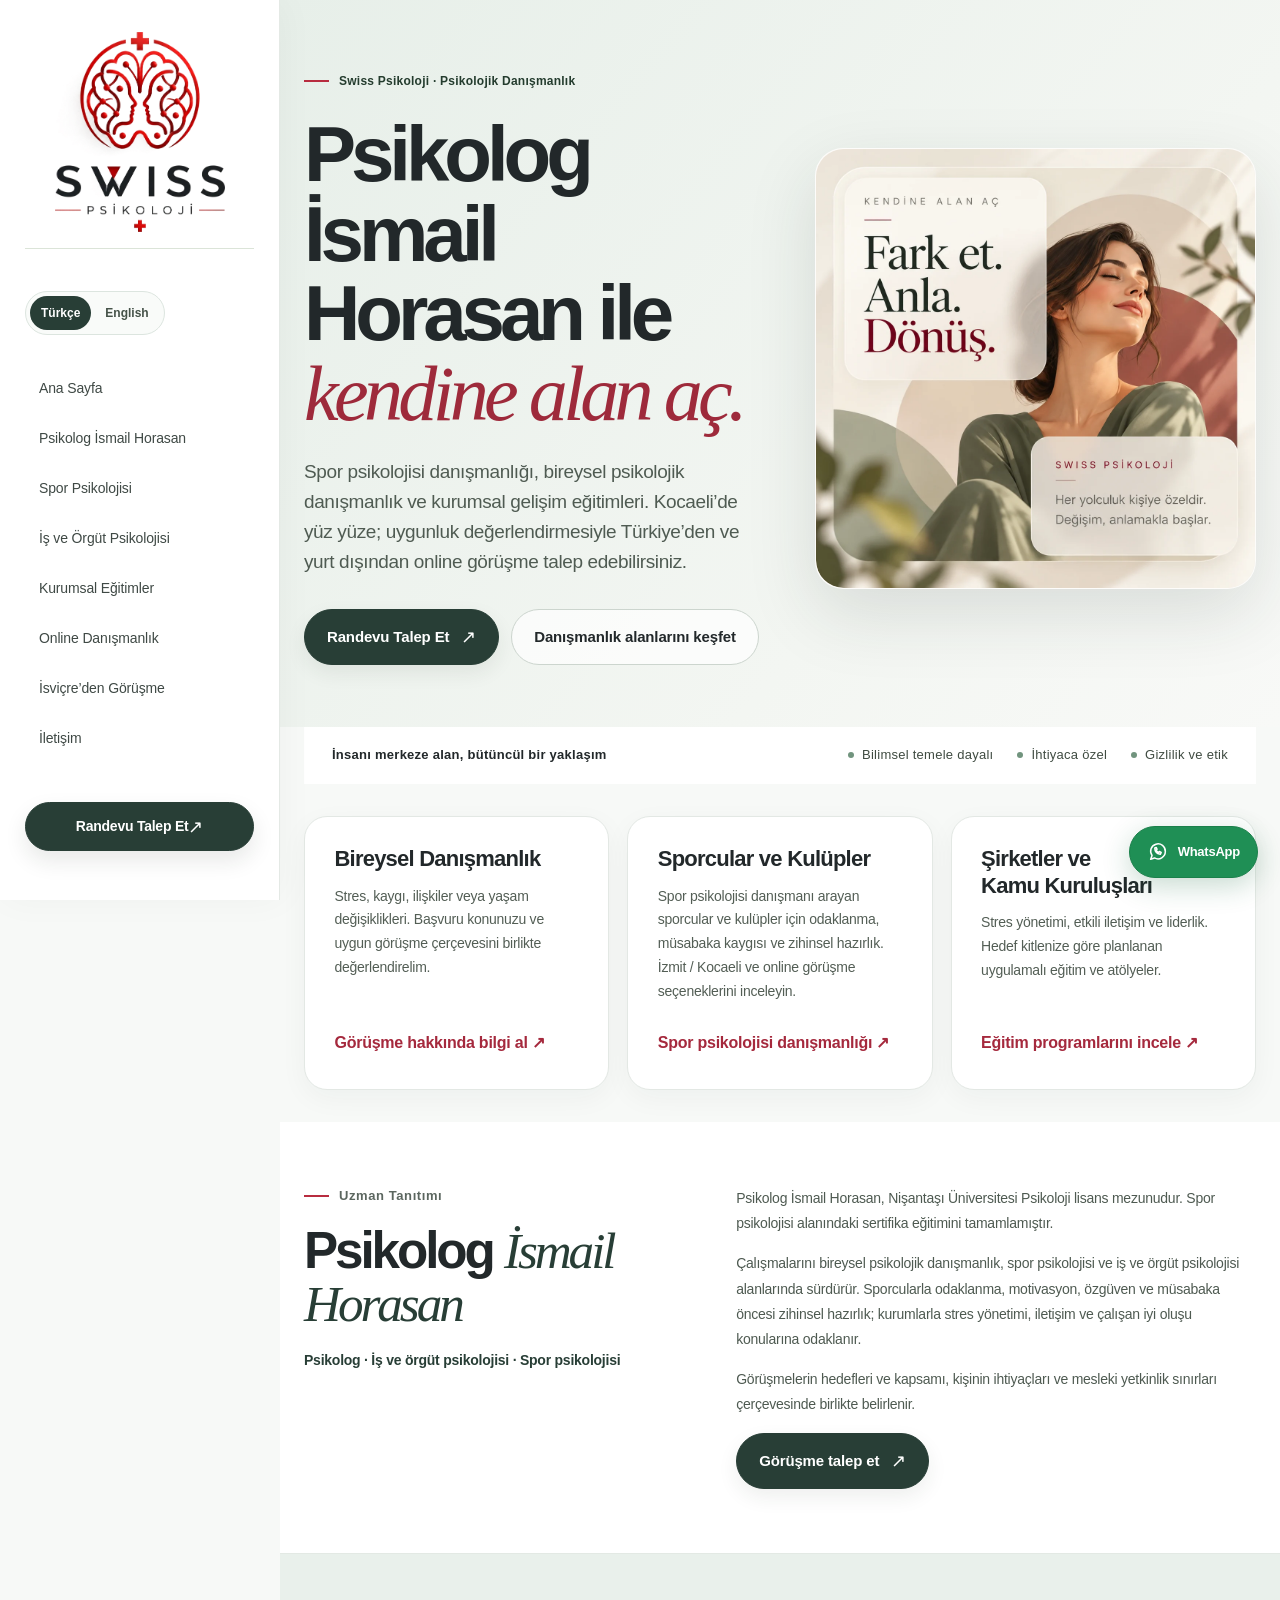
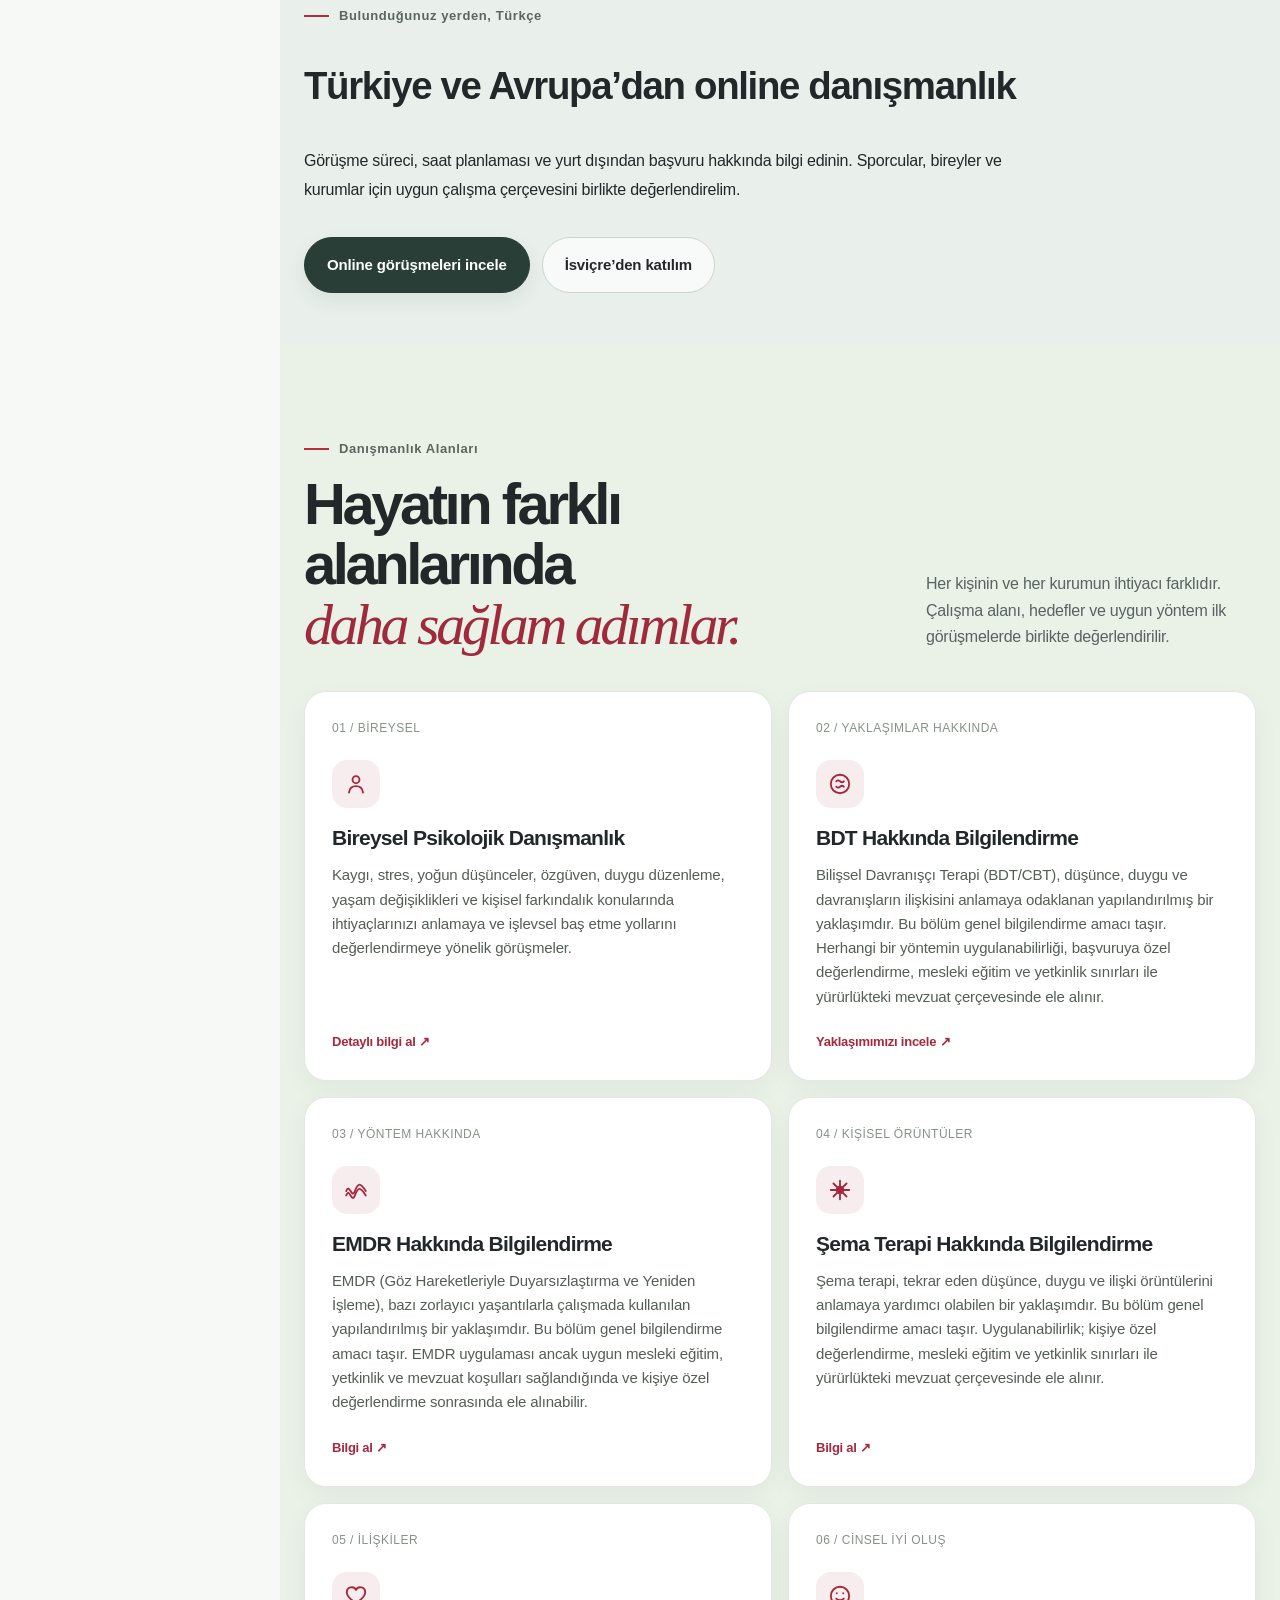
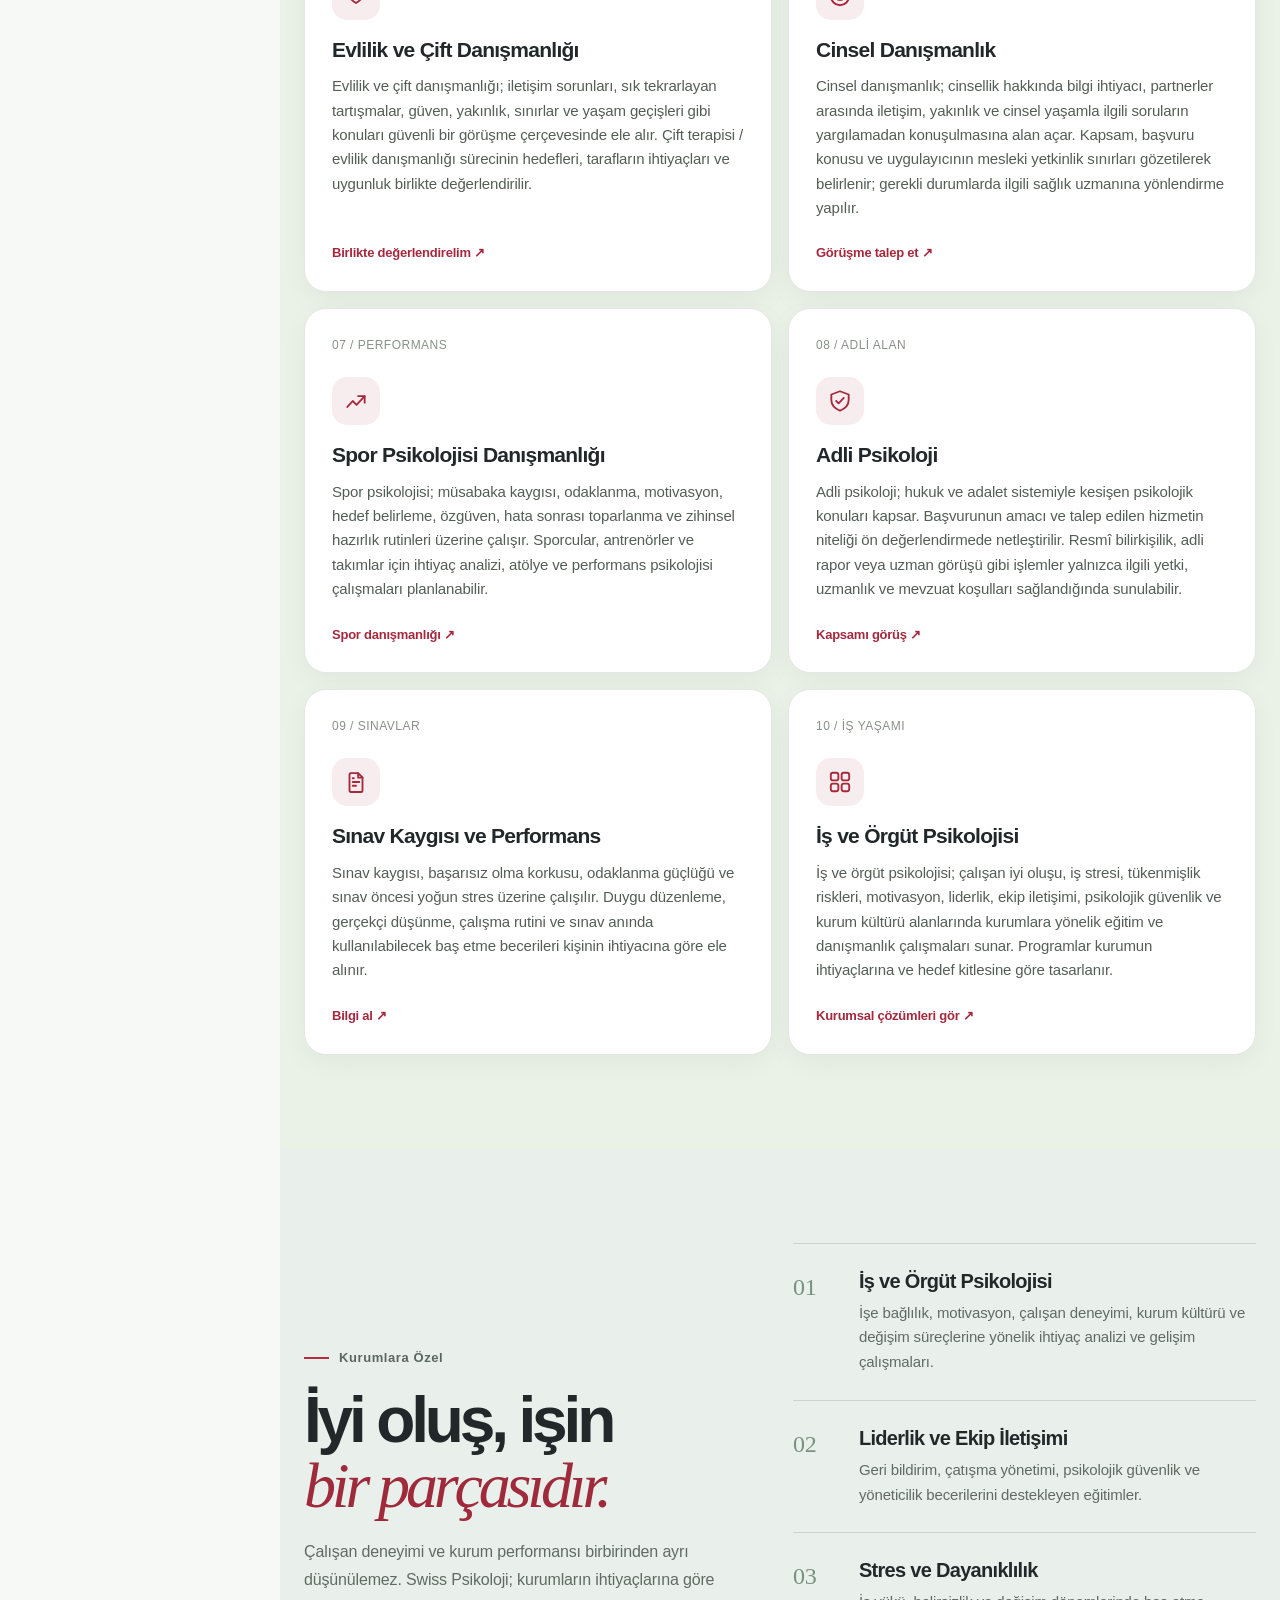
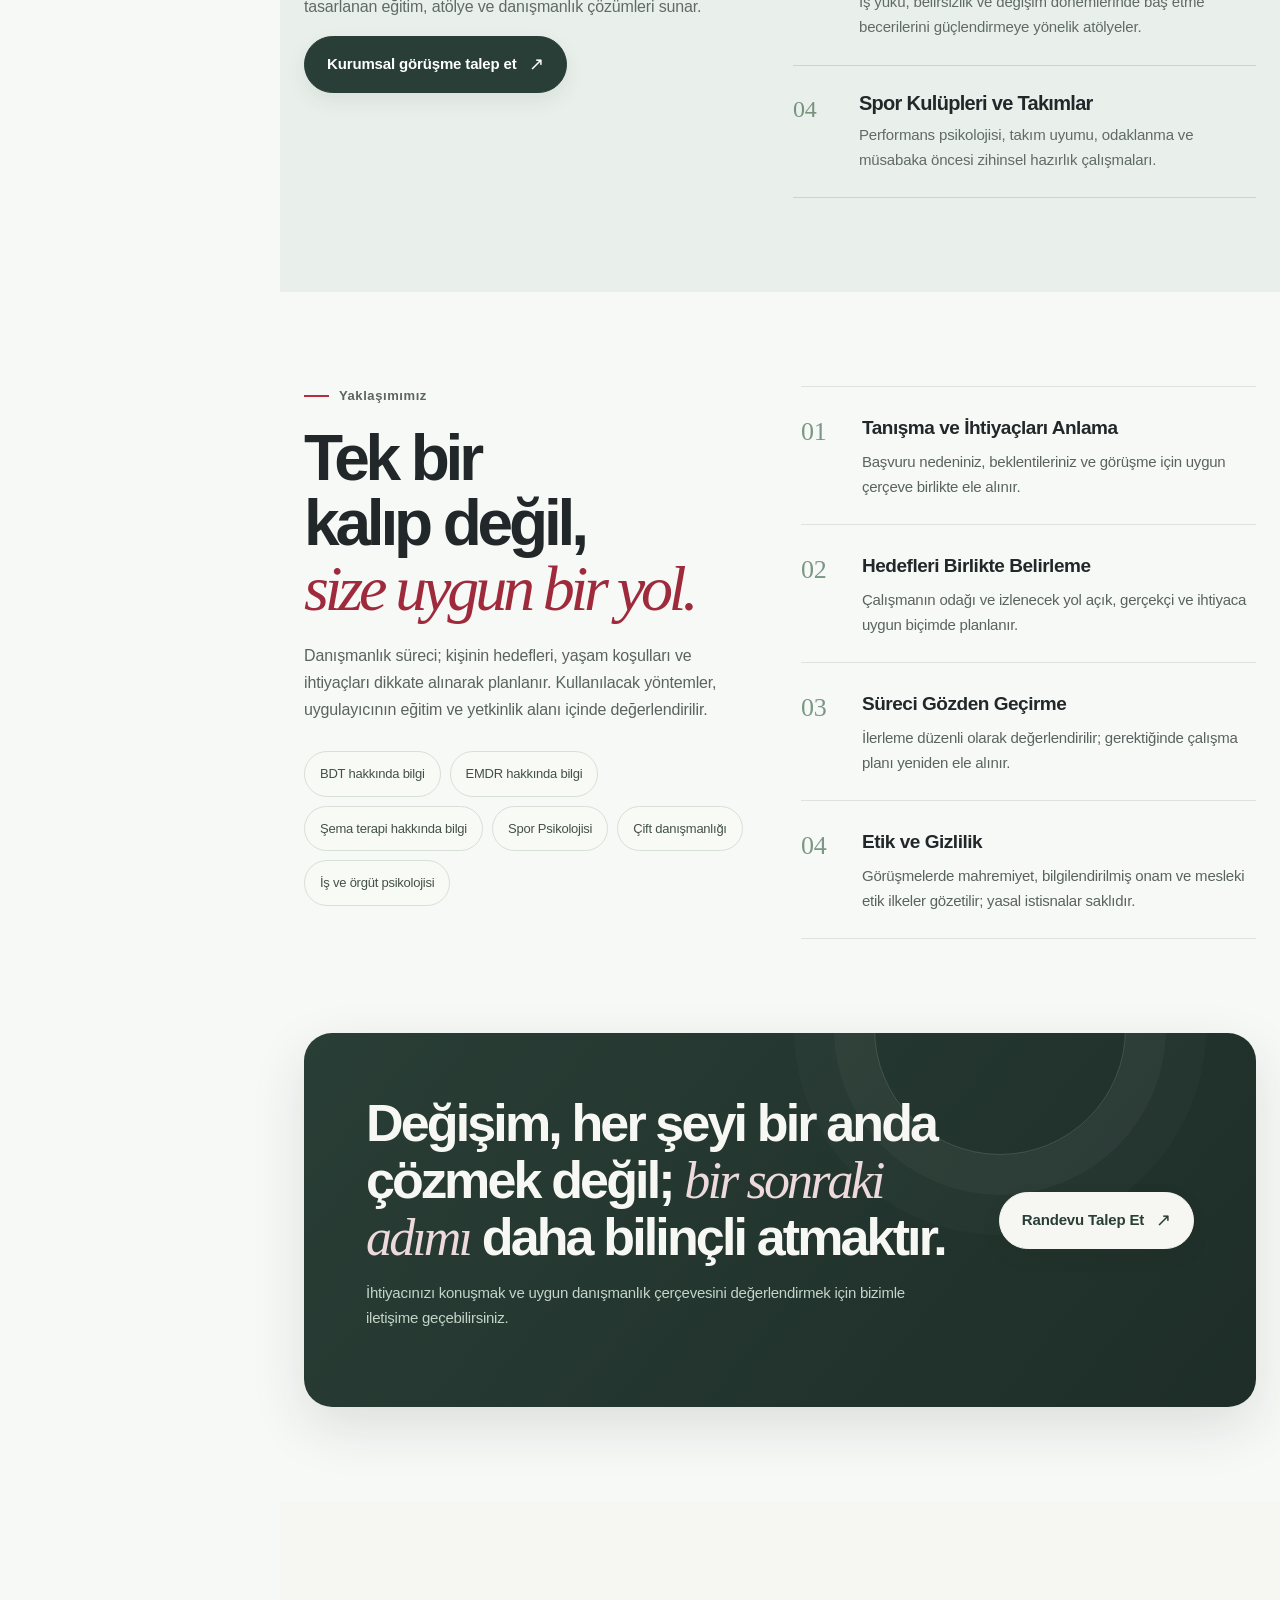
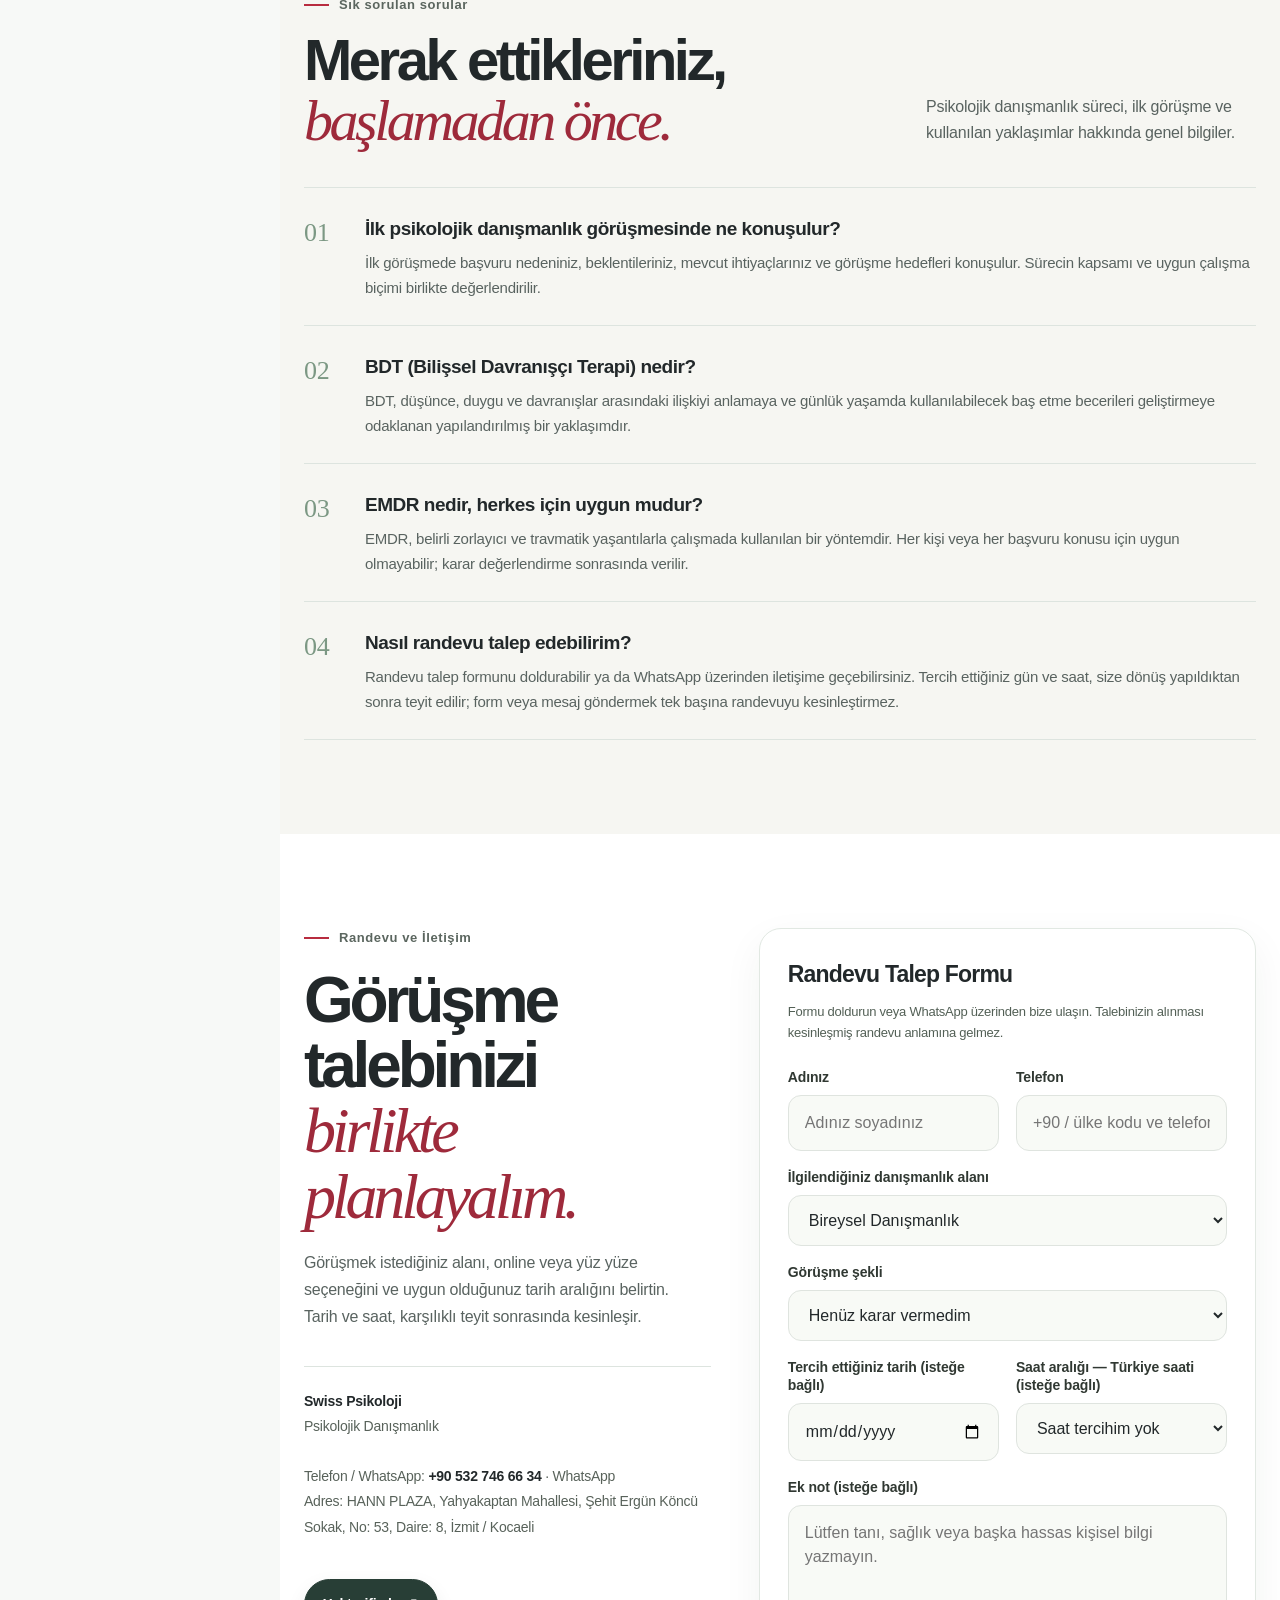
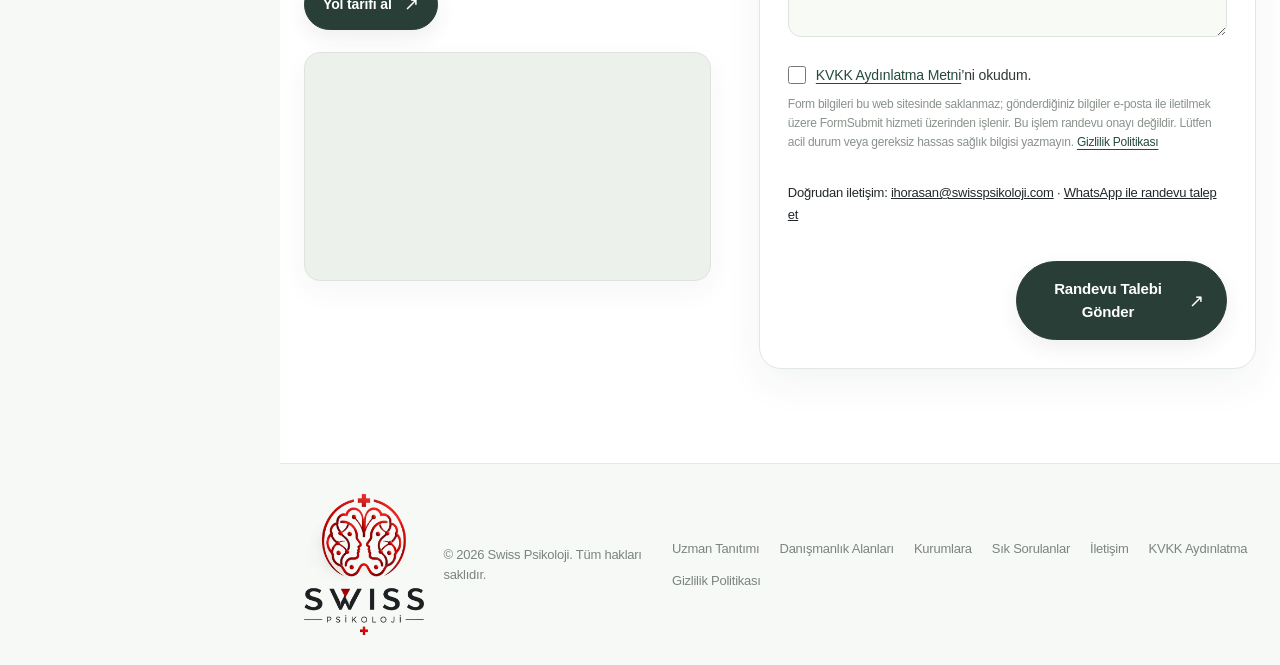
==== index.html @ e7c61279 "Add online counselling pages and psychology biography; refine navigation and icons" ====
<!DOCTYPE html>
<html lang="tr">
<head>
<meta charset="utf-8">
<meta name="viewport" content="width=device-width, initial-scale=1">
<meta name="theme-color" content="#f5f5f2">
<meta name="description" content="Psikolog İsmail Horasan ile spor psikolojisi danışmanlığı, bireysel görüşmeler ve kurumsal eğitimler. Kocaeli'de yüz yüze ve uygunluk halinde online randevu talebi.">
<meta name="robots" content="index, follow, max-image-preview:large">
<meta name="author" content="Psikolog İsmail Horasan">
<meta property="og:image" content="https://swisspsikoloji.com/assets/brand-poster.webp">
<meta property="og:image:type" content="image/webp">
<meta property="og:image:alt" content="Swiss Psikoloji — Fark et. Anla. Dönüştür.">
<meta name="twitter:image" content="https://swisspsikoloji.com/assets/brand-poster.webp">
<meta property="og:type" content="website">
<meta property="og:locale" content="tr_TR">
<meta property="og:site_name" content="Swiss Psikoloji">
<meta property="og:title" content="Psikolog İsmail Horasan | Spor Psikolojisi | Swiss Psikoloji">
<meta property="og:description" content="Psikolog İsmail Horasan ile spor psikolojisi danışmanlığı, bireysel görüşmeler ve kurumsal eğitimler. Kocaeli'de yüz yüze ve uygunluk halinde online randevu talebi.">
<meta property="og:url" content="https://swisspsikoloji.com/">
<meta name="twitter:card" content="summary_large_image">
<meta name="twitter:title" content="Psikolog İsmail Horasan | Spor Psikolojisi | Swiss Psikoloji">
<meta name="twitter:description" content="Psikolog İsmail Horasan ile spor psikolojisi danışmanlığı, bireysel görüşmeler ve kurumsal eğitimler. Kocaeli'de yüz yüze ve uygunluk halinde online randevu talebi.">
<link rel="canonical" href="https://swisspsikoloji.com/">
<title>Psikolog İsmail Horasan | Spor Psikolojisi | Swiss Psikoloji</title>
<script type="application/ld+json">
{
  "@context": "https://schema.org",
  "@graph": [
    {
      "@type": "WebSite",
      "@id": "https://swisspsikoloji.com/#website",
      "url": "https://swisspsikoloji.com/",
      "name": "Swiss Psikoloji",
      "alternateName": [
        "Swiss Psikolojik Danışmanlık",
        "swisspsikoloji.com"
      ],
      "inLanguage": [
        "tr",
        "en"
      ],
      "publisher": {
        "@id": "https://swisspsikoloji.com/#organization"
      }
    },
    {
      "@type": "ProfessionalService",
      "@id": "https://swisspsikoloji.com/#organization",
      "name": "Swiss Psikoloji",
      "url": "https://swisspsikoloji.com/",
      "description": "Psikolog İsmail Horasan ile spor psikolojisi danışmanlığı, bireysel görüşmeler ve kurumsal eğitimler. Kocaeli'de yüz yüze ve uygunluk halinde online randevu talebi.",
      "telephone": "+90-532-746-6634",
      "address": {
        "@type": "PostalAddress",
        "streetAddress": "HANN PLAZA, Yahyakaptan Mahallesi, Şehit Ergün Köncü Sokak, No: 53, Daire: 8",
        "addressLocality": "İzmit",
        "addressRegion": "Kocaeli",
        "addressCountry": "TR"
      },
      "areaServed": [
        "İzmit",
        "Kocaeli",
        "Türkiye"
      ],
      "knowsLanguage": [
        "tr",
        "en"
      ]
    },
    {
      "@type": "Person",
      "@id": "https://swisspsikoloji.com/#ismail-horasan",
      "name": "İsmail Horasan",
      "jobTitle": "Psikolog",
      "alumniOf": {"@type":"CollegeOrUniversity","name":"Nişantaşı Üniversitesi","department":"Psikoloji"},
      "url": "https://swisspsikoloji.com/#uzman",
      "worksFor": {
        "@id": "https://swisspsikoloji.com/#organization"
      },
      "knowsAbout": [
        "İş ve örgüt psikolojisi",
        "Spor psikolojisi",
        "Psikolojik danışmanlık"
      ]
    },
    {
      "@type": "WebPage",
      "@id": "https://swisspsikoloji.com/#webpage",
      "url": "https://swisspsikoloji.com/",
      "name": "Psikolog İsmail Horasan | Spor Psikolojisi | Swiss Psikoloji",
      "description": "Psikolog İsmail Horasan ile spor psikolojisi danışmanlığı, bireysel görüşmeler ve kurumsal eğitimler. Kocaeli'de yüz yüze ve uygunluk halinde online randevu talebi.",
      "inLanguage": "tr",
      "isPartOf": {
        "@id": "https://swisspsikoloji.com/#website"
      },
      "about": [
        {
          "@id": "https://swisspsikoloji.com/#organization"
        },
        {
          "@id": "https://swisspsikoloji.com/#ismail-horasan"
        }
      ]
    }
  ]
}
</script>
<link rel="stylesheet" href="/assets/site.css">
<noscript><style>@media(max-width:700px){nav{flex-wrap:wrap}.navlinks{display:flex!important;position:static;flex-basis:100%;box-shadow:none}.menu-toggle{display:none}}</style></noscript><meta name="referrer" content="strict-origin-when-cross-origin"><meta name="twitter:image:alt" content="Swiss Psikoloji"><link rel="icon" href="/assets/logo.webp" type="image/webp"></head>
<body>
<a class="skip-link" href="#top">İçeriğe geç</a>
<nav>
  <a class="brand wordmark" href="#top" aria-label="Swiss Psikoloji ana sayfa"><img class="brand-logo" src="/assets/logo.webp" alt="Swiss Psikoloji" width="441" height="520" decoding="async"></a>
  <div class="language-switch" aria-label="Dil seçimi"><button type="button" class="lang-btn active" data-lang="tr" onclick="setSiteLanguage('tr')">Türkçe</button><button type="button" class="lang-btn" data-lang="en" onclick="setSiteLanguage('en')">English</button></div>
    <button class="menu-toggle" type="button" aria-label="Menüyü aç" aria-controls="primary-navigation" aria-expanded="false"><span aria-hidden="true">☰</span></button>
    <div class="navlinks" id="primary-navigation"><a href="/">Ana Sayfa</a><a href="/#uzman">Psikolog İsmail Horasan</a><a href="/spor-psikolojisi.html">Spor Psikolojisi</a><a href="/is-ve-orgut-psikolojisi.html">İş ve Örgüt Psikolojisi</a><a href="/kurumsal-egitimler.html">Kurumsal Eğitimler</a><a href="/online-danismanlik.html">Online Danışmanlık</a><a href="/isvicre-turkce-danismanlik.html">İsviçre’den Görüşme</a><a href="/#iletisim">İletişim</a></div>
  <a class="navcta" href="#randevu">Randevu Talep Et <span class="arrow" aria-hidden="true">↗</span></a>
</nav>
<main id="top">
<header class="hero">
<div class="wrap hero-grid">
  <div>
    <div class="eyebrow">Swiss Psikoloji · Psikolojik Danışmanlık</div>
    <h1>Psikolog İsmail Horasan ile <em>kendine alan aç.</em></h1>
    <p class="lead">Spor psikolojisi danışmanlığı, bireysel psikolojik danışmanlık ve kurumsal gelişim eğitimleri. Kocaeli’de yüz yüze; uygunluk değerlendirmesiyle Türkiye’den ve yurt dışından online görüşme talep edebilirsiniz.</p>
    <div class="hero-actions"><a class="btn" href="#randevu">Randevu Talep Et <span class="arrow" aria-hidden="true">↗</span></a><a class="btn secondary" href="#hizmetler">Danışmanlık alanlarını keşfet</a></div>
  </div>
  <div class="hero-art poster-art" aria-label="Swiss Psikoloji marka görseli: Fark et. Anla. Dönüş.">
    <img class="brand-poster" src="/assets/brand-poster.webp" alt="Swiss Psikoloji: Kendine alan aç. Fark et. Anla. Dönüş. Her yolculuk kişiye özeldir. Değişim, anlamakla başlar." loading="eager" fetchpriority="high"  decoding="async" width="1200" height="1200">
  </div>
</div>
</header>
<div class="wrap trustbar"><strong>İnsanı merkeze alan, bütüncül bir yaklaşım</strong><div class="trust-items"><span><i class="dot"></i> Bilimsel temele dayalı</span><span><i class="dot"></i> İhtiyaca özel</span><span><i class="dot"></i> Gizlilik ve etik</span></div></div>
<div class="wrap sales-routes" aria-label="İhtiyacınıza uygun çalışma alanı">
<article class="route-card"><h2>Bireysel Danışmanlık</h2><p>Stres, kaygı, ilişkiler veya yaşam değişiklikleri. Başvuru konunuzu ve uygun görüşme çerçevesini birlikte değerlendirelim.</p><a href="https://wa.me/905327466634?text=Merhaba%2C%20bireysel%20dan%C4%B1%C5%9Fmanl%C4%B1k%20ve%20g%C3%B6r%C3%BC%C5%9Fme%20se%C3%A7enekleri%20hakk%C4%B1nda%20bilgi%20almak%20istiyorum." target="_blank" rel="noopener">Görüşme hakkında bilgi al ↗</a></article>
<article class="route-card"><h2>Sporcular ve Kulüpler</h2><p>Spor psikolojisi danışmanı arayan sporcular ve kulüpler için odaklanma, müsabaka kaygısı ve zihinsel hazırlık. İzmit / Kocaeli ve online görüşme seçeneklerini inceleyin.</p><a href="/spor-psikolojisi.html">Spor psikolojisi danışmanlığı ↗</a></article>
<article class="route-card"><h2>Şirketler ve Kamu Kuruluşları</h2><p>Stres yönetimi, etkili iletişim ve liderlik. Hedef kitlenize göre planlanan uygulamalı eğitim ve atölyeler.</p><a href="/kurumsal-egitimler.html">Eğitim programlarını incele ↗</a></article>
</div>
<section class="profile-section" id="uzman">
<div class="wrap profile-grid">
  <div><div class="eyebrow">Uzman Tanıtımı</div><h2>Psikolog <em>İsmail Horasan</em></h2><p class="profile-role">Psikolog · İş ve örgüt psikolojisi · Spor psikolojisi</p></div>
  <div class="profile-copy"><p>Psikolog İsmail Horasan, Nişantaşı Üniversitesi Psikoloji lisans mezunudur. Spor psikolojisi alanındaki sertifika eğitimini tamamlamıştır.</p><p>Çalışmalarını bireysel psikolojik danışmanlık, spor psikolojisi ve iş ve örgüt psikolojisi alanlarında sürdürür. Sporcularla odaklanma, motivasyon, özgüven ve müsabaka öncesi zihinsel hazırlık; kurumlarla stres yönetimi, iletişim ve çalışan iyi oluşu konularına odaklanır.</p><p>Görüşmelerin hedefleri ve kapsamı, kişinin ihtiyaçları ve mesleki yetkinlik sınırları çerçevesinde birlikte belirlenir.</p><a class="btn" href="#iletisim">Görüşme talep et <span class="arrow" aria-hidden="true">↗</span></a></div>
</div>
</section>
<section class="online-intro"><div class="wrap"><div class="eyebrow">Bulunduğunuz yerden, Türkçe</div><h2>Türkiye ve Avrupa’dan online danışmanlık</h2><p>Görüşme süreci, saat planlaması ve yurt dışından başvuru hakkında bilgi edinin. Sporcular, bireyler ve kurumlar için uygun çalışma çerçevesini birlikte değerlendirelim.</p><div class="hero-actions"><a class="btn" href="/online-danismanlik.html">Online görüşmeleri incele</a><a class="btn secondary" href="/isvicre-turkce-danismanlik.html">İsviçre’den katılım</a></div></div></section><section id="hizmetler">
<div class="wrap">
  <div class="section-head"><div><div class="eyebrow">Danışmanlık Alanları</div><h2>Hayatın farklı alanlarında<br><em>daha sağlam adımlar.</em></h2></div><p>Her kişinin ve her kurumun ihtiyacı farklıdır. Çalışma alanı, hedefler ve uygun yöntem ilk görüşmelerde birlikte değerlendirilir.</p></div>
  <div class="services">
    <article class="service"><div class="num">01 / BİREYSEL</div><div class="icon"><svg focusable="false" viewBox="0 0 24 24" aria-hidden="true"><circle cx="12" cy="8" r="3.2"/><path d="M5.5 20c.5-4 2.8-6 6.5-6s6 2 6.5 6"/></svg></div><h3>Bireysel Psikolojik Danışmanlık</h3><p>Kaygı, stres, yoğun düşünceler, özgüven, duygu düzenleme, yaşam değişiklikleri ve kişisel farkındalık konularında ihtiyaçlarınızı anlamaya ve işlevsel baş etme yollarını değerlendirmeye yönelik görüşmeler.</p><a class="more" href="#iletisim">Detaylı bilgi al ↗</a></article>
    <article class="service"><div class="num">02 / YAKLAŞIMLAR HAKKINDA</div><div class="icon"><svg focusable="false" viewBox="0 0 24 24" aria-hidden="true"><circle cx="12" cy="12" r="8.5"/><path d="M8.5 9.5c1.1-1.2 2.1-1.2 3.5 0s2.4 1.2 3.5 0M8.5 14.5c1.1 1.2 2.1 1.2 3.5 0s2.4-1.2 3.5 0"/></svg></div><h3>BDT Hakkında Bilgilendirme</h3><p>Bilişsel Davranışçı Terapi (BDT/CBT), düşünce, duygu ve davranışların ilişkisini anlamaya odaklanan yapılandırılmış bir yaklaşımdır. Bu bölüm genel bilgilendirme amacı taşır. Herhangi bir yöntemin uygulanabilirliği, başvuruya özel değerlendirme, mesleki eğitim ve yetkinlik sınırları ile yürürlükteki mevzuat çerçevesinde ele alınır.</p><a class="more" href="#yaklasim">Yaklaşımımızı incele ↗</a></article>
    <article class="service"><div class="num">03 / YÖNTEM HAKKINDA</div><div class="icon"><svg focusable="false" viewBox="0 0 24 24" aria-hidden="true"><path d="M3 13c3-8 5 8 8 0s5-8 10 0"/><path d="M3 17c3-8 5 8 8 0s5-8 10 0"/></svg></div><h3>EMDR Hakkında Bilgilendirme</h3><p>EMDR (Göz Hareketleriyle Duyarsızlaştırma ve Yeniden İşleme), bazı zorlayıcı yaşantılarla çalışmada kullanılan yapılandırılmış bir yaklaşımdır. Bu bölüm genel bilgilendirme amacı taşır. EMDR uygulaması ancak uygun mesleki eğitim, yetkinlik ve mevzuat koşulları sağlandığında ve kişiye özel değerlendirme sonrasında ele alınabilir.</p><a class="more" href="#iletisim">Bilgi al ↗</a></article>
    <article class="service"><div class="num">04 / KİŞİSEL ÖRÜNTÜLER</div><div class="icon"><svg focusable="false" viewBox="0 0 24 24" aria-hidden="true"><path d="M12 3.5v17M3.5 12h17M6 6l12 12M18 6 6 18"/><circle cx="12" cy="12" r="3"/></svg></div><h3>Şema Terapi Hakkında Bilgilendirme</h3><p>Şema terapi, tekrar eden düşünce, duygu ve ilişki örüntülerini anlamaya yardımcı olabilen bir yaklaşımdır. Bu bölüm genel bilgilendirme amacı taşır. Uygulanabilirlik; kişiye özel değerlendirme, mesleki eğitim ve yetkinlik sınırları ile yürürlükteki mevzuat çerçevesinde ele alınır.</p><a class="more" href="#iletisim">Bilgi al ↗</a></article>
    <article class="service"><div class="num">05 / İLİŞKİLER</div><div class="icon"><svg focusable="false" viewBox="0 0 24 24" aria-hidden="true"><path d="M20.5 8.5c0 5-8.5 10-8.5 10s-8.5-5-8.5-10a4.5 4.5 0 0 1 8.5-2.1 4.5 4.5 0 0 1 8.5 2.1Z"/></svg></div><h3>Evlilik ve Çift Danışmanlığı</h3><p>Evlilik ve çift danışmanlığı; iletişim sorunları, sık tekrarlayan tartışmalar, güven, yakınlık, sınırlar ve yaşam geçişleri gibi konuları güvenli bir görüşme çerçevesinde ele alır. Çift terapisi / evlilik danışmanlığı sürecinin hedefleri, tarafların ihtiyaçları ve uygunluk birlikte değerlendirilir.</p><a class="more" href="#iletisim">Birlikte değerlendirelim ↗</a></article>
    <article class="service"><div class="num">06 / CİNSEL İYİ OLUŞ</div><div class="icon"><svg focusable="false" viewBox="0 0 24 24" aria-hidden="true"><circle cx="12" cy="12" r="8.5"/><path d="M8.5 14.5c1.8 1.8 5.2 1.8 7 0M9 9.5h.01M15 9.5h.01"/></svg></div><h3>Cinsel Danışmanlık</h3><p>Cinsel danışmanlık; cinsellik hakkında bilgi ihtiyacı, partnerler arasında iletişim, yakınlık ve cinsel yaşamla ilgili soruların yargılamadan konuşulmasına alan açar. Kapsam, başvuru konusu ve uygulayıcının mesleki yetkinlik sınırları gözetilerek belirlenir; gerekli durumlarda ilgili sağlık uzmanına yönlendirme yapılır.</p><a class="more" href="#iletisim">Görüşme talep et ↗</a></article>
    <article class="service"><div class="num">07 / PERFORMANS</div><div class="icon"><svg focusable="false" viewBox="0 0 24 24" aria-hidden="true"><path d="M4 17.5 9 12l3.5 3.5L20 7.5"/><path d="M14 7.5h6v6"/></svg></div><h3>Spor Psikolojisi Danışmanlığı</h3><p>Spor psikolojisi; müsabaka kaygısı, odaklanma, motivasyon, hedef belirleme, özgüven, hata sonrası toparlanma ve zihinsel hazırlık rutinleri üzerine çalışır. Sporcular, antrenörler ve takımlar için ihtiyaç analizi, atölye ve performans psikolojisi çalışmaları planlanabilir.</p><a class="more" href="/spor-psikolojisi.html">Spor danışmanlığı ↗</a></article>
    <article class="service"><div class="num">08 / ADLİ ALAN</div><div class="icon"><svg focusable="false" viewBox="0 0 24 24" aria-hidden="true"><path d="M12 3 20 6v5c0 5-3.5 8-8 10-4.5-2-8-5-8-10V6l8-3Z"/><path d="m8.5 12 2.2 2.2 4.8-5"/></svg></div><h3>Adli Psikoloji</h3><p>Adli psikoloji; hukuk ve adalet sistemiyle kesişen psikolojik konuları kapsar. Başvurunun amacı ve talep edilen hizmetin niteliği ön değerlendirmede netleştirilir. Resmî bilirkişilik, adli rapor veya uzman görüşü gibi işlemler yalnızca ilgili yetki, uzmanlık ve mevzuat koşulları sağlandığında sunulabilir.</p><a class="more" href="#iletisim">Kapsamı görüş ↗</a></article>
    <article class="service"><div class="num">09 / SINAVLAR</div><div class="icon"><svg focusable="false" viewBox="0 0 24 24" aria-hidden="true"><path d="M7 3.75h7l4 4V20a1.25 1.25 0 0 1-1.25 1.25h-9.5A1.25 1.25 0 0 1 6 20V5a1.25 1.25 0 0 1 1-1.25Z"/><path d="M14 4v4h4M9 12h6M9 15.5h3M9 8.5h1"/></svg></div><h3>Sınav Kaygısı ve Performans</h3><p>Sınav kaygısı, başarısız olma korkusu, odaklanma güçlüğü ve sınav öncesi yoğun stres üzerine çalışılır. Duygu düzenleme, gerçekçi düşünme, çalışma rutini ve sınav anında kullanılabilecek baş etme becerileri kişinin ihtiyacına göre ele alınır.</p><a class="more" href="#iletisim">Bilgi al ↗</a></article>
    <article class="service"><div class="num">10 / İŞ YAŞAMI</div><div class="icon"><svg focusable="false" viewBox="0 0 24 24" aria-hidden="true"><rect x="3.5" y="3.5" width="7" height="7" rx="2"/><rect x="13.5" y="3.5" width="7" height="7" rx="2"/><rect x="3.5" y="13.5" width="7" height="7" rx="2"/><rect x="13.5" y="13.5" width="7" height="7" rx="2"/></svg></div><h3>İş ve Örgüt Psikolojisi</h3><p>İş ve örgüt psikolojisi; çalışan iyi oluşu, iş stresi, tükenmişlik riskleri, motivasyon, liderlik, ekip iletişimi, psikolojik güvenlik ve kurum kültürü alanlarında kurumlara yönelik eğitim ve danışmanlık çalışmaları sunar. Programlar kurumun ihtiyaçlarına ve hedef kitlesine göre tasarlanır.</p><a class="more" href="/is-ve-orgut-psikolojisi.html">Kurumsal çözümleri gör ↗</a></article>
  </div>
</div>
</section>
<section class="work" id="kurumlar">
<div class="wrap work-grid">
  <div><div class="eyebrow">Kurumlara Özel</div><h2>İyi oluş, işin<br><em>bir parçasıdır.</em></h2><p>Çalışan deneyimi ve kurum performansı birbirinden ayrı düşünülemez. Swiss Psikoloji; kurumların ihtiyaçlarına göre tasarlanan eğitim, atölye ve danışmanlık çözümleri sunar.</p><a class="btn" href="/kurumsal-egitimler.html">Kurumsal görüşme talep et <span class="arrow" aria-hidden="true">↗</span></a></div>
  <div class="work-list">
    <div class="work-row"><div class="index">01</div><div><h3>İş ve Örgüt Psikolojisi</h3><p>İşe bağlılık, motivasyon, çalışan deneyimi, kurum kültürü ve değişim süreçlerine yönelik ihtiyaç analizi ve gelişim çalışmaları.</p></div></div>
    <div class="work-row"><div class="index">02</div><div><h3>Liderlik ve Ekip İletişimi</h3><p>Geri bildirim, çatışma yönetimi, psikolojik güvenlik ve yöneticilik becerilerini destekleyen eğitimler.</p></div></div>
    <div class="work-row"><div class="index">03</div><div><h3>Stres ve Dayanıklılık</h3><p>İş yükü, belirsizlik ve değişim dönemlerinde baş etme becerilerini güçlendirmeye yönelik atölyeler.</p></div></div>
    <div class="work-row"><div class="index">04</div><div><h3>Spor Kulüpleri ve Takımlar</h3><p>Performans psikolojisi, takım uyumu, odaklanma ve müsabaka öncesi zihinsel hazırlık çalışmaları.</p></div></div>
  </div>
</div>
</section>
<section id="yaklasim">
<div class="wrap approach-grid">
  <div class="approach-intro"><div class="eyebrow">Yaklaşımımız</div><h2>Tek bir kalıp değil,<br><em>size uygun bir yol.</em></h2><p>Danışmanlık süreci; kişinin hedefleri, yaşam koşulları ve ihtiyaçları dikkate alınarak planlanır. Kullanılacak yöntemler, uygulayıcının eğitim ve yetkinlik alanı içinde değerlendirilir.</p><div class="pill-list"><span class="pill">BDT hakkında bilgi</span><span class="pill">EMDR hakkında bilgi</span><span class="pill">Şema terapi hakkında bilgi</span><span class="pill">Spor Psikolojisi</span><span class="pill">Çift danışmanlığı</span><span class="pill">İş ve örgüt psikolojisi</span></div></div>
  <div class="steps">
    <div class="step"><div class="step-num">01</div><div><h3>Tanışma ve İhtiyaçları Anlama</h3><p>Başvuru nedeniniz, beklentileriniz ve görüşme için uygun çerçeve birlikte ele alınır.</p></div></div>
    <div class="step"><div class="step-num">02</div><div><h3>Hedefleri Birlikte Belirleme</h3><p>Çalışmanın odağı ve izlenecek yol açık, gerçekçi ve ihtiyaca uygun biçimde planlanır.</p></div></div>
    <div class="step"><div class="step-num">03</div><div><h3>Süreci Gözden Geçirme</h3><p>İlerleme düzenli olarak değerlendirilir; gerektiğinde çalışma planı yeniden ele alınır.</p></div></div>
    <div class="step"><div class="step-num">04</div><div><h3>Etik ve Gizlilik</h3><p>Görüşmelerde mahremiyet, bilgilendirilmiş onam ve mesleki etik ilkeler gözetilir; yasal istisnalar saklıdır.</p></div></div>
  </div>
</div>
</section>
<div class="wrap quote"><div class="quote-inner"><div><h2>Değişim, her şeyi bir anda çözmek değil; <em>bir sonraki adımı</em> daha bilinçli atmaktır.</h2><p>İhtiyacınızı konuşmak ve uygun danışmanlık çerçevesini değerlendirmek için bizimle iletişime geçebilirsiniz.</p></div><a class="btn" href="#randevu">Randevu Talep Et <span class="arrow" aria-hidden="true">↗</span></a></div></div>
<section id="sik-sorulanlar" style="background:#f6f6f2">
<div class="wrap">
  <div class="section-head"><div><div class="eyebrow">Sık sorulan sorular</div><h2>Merak ettikleriniz,<br><em>başlamadan önce.</em></h2></div><p>Psikolojik danışmanlık süreci, ilk görüşme ve kullanılan yaklaşımlar hakkında genel bilgiler.</p></div>
  <div class="steps">
    <div class="step"><div class="step-num">01</div><div><h3>İlk psikolojik danışmanlık görüşmesinde ne konuşulur?</h3><p>İlk görüşmede başvuru nedeniniz, beklentileriniz, mevcut ihtiyaçlarınız ve görüşme hedefleri konuşulur. Sürecin kapsamı ve uygun çalışma biçimi birlikte değerlendirilir.</p></div></div>
    <div class="step"><div class="step-num">02</div><div><h3>BDT (Bilişsel Davranışçı Terapi) nedir?</h3><p>BDT, düşünce, duygu ve davranışlar arasındaki ilişkiyi anlamaya ve günlük yaşamda kullanılabilecek baş etme becerileri geliştirmeye odaklanan yapılandırılmış bir yaklaşımdır.</p></div></div>
    <div class="step"><div class="step-num">03</div><div><h3>EMDR nedir, herkes için uygun mudur?</h3><p>EMDR, belirli zorlayıcı ve travmatik yaşantılarla çalışmada kullanılan bir yöntemdir. Her kişi veya her başvuru konusu için uygun olmayabilir; karar değerlendirme sonrasında verilir.</p></div></div>
    <div class="step"><div class="step-num">04</div><div><h3>Nasıl randevu talep edebilirim?</h3><p>Randevu talep formunu doldurabilir ya da WhatsApp üzerinden iletişime geçebilirsiniz. Tercih ettiğiniz gün ve saat, size dönüş yapıldıktan sonra teyit edilir; form veya mesaj göndermek tek başına randevuyu kesinleştirmez.</p></div></div>
  </div>
  
</div>
</section>
<section class="contact" id="iletisim">
<div class="wrap contact-grid">
  <div><div class="eyebrow">Randevu ve İletişim</div><h2>Görüşme talebinizi<br><em>birlikte planlayalım.</em></h2><p class="contact-copy">Görüşmek istediğiniz alanı, online veya yüz yüze seçeneğini ve uygun olduğunuz tarih aralığını belirtin. Tarih ve saat, karşılıklı teyit sonrasında kesinleşir.</p><div class="contact-detail"><strong>Swiss Psikoloji</strong><br>Psikolojik Danışmanlık<br><br>Telefon / WhatsApp: <strong><a href="tel:+905327466634">+90 532 746 66 34</a></strong> · <a href="https://wa.me/905327466634" target="_blank" rel="noopener">WhatsApp</a><br>Adres: HANN PLAZA, Yahyakaptan Mahallesi, Şehit Ergün Köncü Sokak, No: 53, Daire: 8, İzmit / Kocaeli<br><br><div class="map-actions"><a class="btn map-btn" href="https://www.google.com/maps/dir/?api=1&destination=40.7716245%2C29.9698628&travelmode=driving" target="_blank" rel="noopener">Yol tarifi al <span class="arrow" aria-hidden="true">↗</span></a></div></div><div class="map-frame"><iframe title="Swiss Psikoloji - HANN PLAZA konumu" src="https://maps.google.com/maps?q=40.7716245,29.9698628&t=&z=17&ie=UTF8&iwloc=&output=embed" loading="lazy" referrerpolicy="no-referrer-when-downgrade"></iframe></div></div>
  <div id="randevu"><form id="contactForm" action="https://formsubmit.co/ihorasan@swisspsikoloji.com" method="POST">
    <div class="form-heading"><h3>Randevu Talep Formu</h3><p>Formu doldurun veya WhatsApp üzerinden bize ulaşın. Talebinizin alınması kesinleşmiş randevu anlamına gelmez.</p></div>
     <input type="hidden" name="_subject" value="Swiss Psikoloji — Yeni Randevu Talebi">
     <input type="hidden" name="_template" value="table">
<input type="text" name="_honey" tabindex="-1" autocomplete="off" style="display:none" aria-hidden="true">
    <div class="field"><label for="name">Adınız</label><input id="name" name="name" autocomplete="name" placeholder="Adınız soyadınız" required></div>
    <div class="field"><label for="phone">Telefon</label><input id="phone" name="phone" type="tel" inputmode="tel" minlength="10" maxlength="25" autocomplete="tel" placeholder="+90 / ülke kodu ve telefon" required></div>
    <div class="field full"><label for="topic">İlgilendiğiniz danışmanlık alanı</label><select id="topic" name="topic"><option>Bireysel Danışmanlık</option><option>BDT / EMDR / Şema terapi</option><option>Evlilik ve çift danışmanlığı</option><option>Cinsel danışmanlık</option><option>Spor Psikolojisi</option><option>Sınav kaygısı ve performans</option><option>Adli psikoloji</option><option>İş ve örgüt psikolojisi</option><option>Kurumsal eğitim / danışmanlık</option><option>Diğer</option></select></div>
    <div class="field full"><label for="meetingFormat">Görüşme şekli</label><select id="meetingFormat" name="meetingFormat"><option>Henüz karar vermedim</option><option>Online görüşme</option><option>Yüz Yüze Görüşme (Kocaeli)</option></select></div>
    <div class="field"><label for="preferredDate">Tercih ettiğiniz tarih (isteğe bağlı)</label><input id="preferredDate" name="preferredDate" type="date"></div>
    <div class="field"><label for="preferredTime">Saat aralığı — Türkiye saati (isteğe bağlı)</label><select id="preferredTime" name="preferredTime"><option value="">Saat tercihim yok</option><option>09.00–12.00</option><option>12.00–15.00</option><option>15.00–18.00</option><option>18.00–20.00</option></select></div>
    <div class="field full"><label for="message">Ek not (isteğe bağlı)</label><textarea id="message" name="message" maxlength="300" placeholder="Lütfen tanı, sağlık veya başka hassas kişisel bilgi yazmayın."></textarea></div>
    <div class="field full consent-field"><label class="consent-label"><input id="kvkkRead" name="kvkkRead" type="checkbox" required> <span><a href="kvkk.html" target="_blank" rel="noopener">KVKK Aydınlatma Metni</a>’ni okudum.</span></label><p class="privacy">Form bilgileri bu web sitesinde saklanmaz; gönderdiğiniz bilgiler e-posta ile iletilmek üzere FormSubmit hizmeti üzerinden işlenir. Bu işlem randevu onayı değildir. Lütfen acil durum veya gereksiz hassas sağlık bilgisi yazmayın. <a href="gizlilik.html" target="_blank" rel="noopener">Gizlilik Politikası</a></p></div>
    <p class="form-fallback">Doğrudan iletişim: <a href="mailto:ihorasan@swisspsikoloji.com">ihorasan@swisspsikoloji.com</a> · <a href="https://wa.me/905327466634?text=Merhaba%2C%20Swiss%20Psikoloji%20hakk%C4%B1nda%20bilgi%20almak%20istiyorum." target="_blank" rel="noopener">WhatsApp ile randevu talep et</a></p>
<p id="formStatus" class="form-status full" role="status" aria-live="polite"></p>
    <button class="btn" type="submit">Randevu Talebi Gönder <span class="arrow" aria-hidden="true">↗</span></button>
  </form></div>
</div>
</section>
</main>
<footer><div class="wrap footer-row"><a class="footer-brand wordmark-footer" href="#top" aria-label="Swiss Psikoloji ana sayfa"><img class="footer-brand-logo" src="/assets/logo.webp" alt="Swiss Psikoloji" width="140" decoding="async" height="165" loading="lazy"></a><div>© <span id="year"></span> Swiss Psikoloji. Tüm hakları saklıdır.</div><div class="footer-links"><a href="#uzman">Uzman Tanıtımı</a><a href="#hizmetler">Danışmanlık Alanları</a><a href="#kurumlar">Kurumlara</a><a href="#sik-sorulanlar">Sık Sorulanlar</a><a href="#iletisim">İletişim</a><a href="kvkk.html">KVKK Aydınlatma</a><a href="gizlilik.html">Gizlilik Politikası</a></div></div></footer>
<a class="whatsapp" href="https://wa.me/905327466634" target="_blank" rel="noopener" aria-label="WhatsApp ile iletişim"><svg class="contact-icon" viewBox="0 0 24 24" aria-hidden="true" focusable="false"><path d="M20 11.5a8 8 0 0 1-11.8 7L4 20l1.5-4.2A8 8 0 1 1 20 11.5Z"/><path d="M8.5 7.5c0 4 2 6 6 7l1-2-2-1-.8 1c-1.3-.6-2.1-1.4-2.7-2.7l1-.8-1-2Z"/></svg> WhatsApp</a>
<script src="/assets/navigation.js" defer></script>
<script src="/assets/language.js" defer></script>
<script src="/assets/forms.js" defer></script>
</body>
</html>
---- assets/site.css ----
:root{--ink:#171a19;--muted:#6d7470;--paper:#f6f6f2;--white:#fff;--green:#dce8df;--sage:#a9c2b0;--deep:#244b3b;--line:#dfe3dd;--coral:#e86f54;--serif:Georgia,'Times New Roman',serif;--sans:-apple-system,BlinkMacSystemFont,"Segoe UI",Helvetica,Arial,sans-serif}*{box-sizing:border-box}html{scroll-behavior:smooth}body{margin:0;background:var(--paper);color:var(--ink);font-family:var(--sans);-webkit-font-smoothing:antialiased}a{color:inherit;text-decoration:none}button,input,textarea{font:inherit}.wrap{width:min(1200px,calc(100% - 48px));margin:auto}nav{height:76px;display:flex;align-items:center;justify-content:space-between;border-bottom:1px solid rgba(23,26,25,.09);position:sticky;top:0;background:rgba(246,246,242,.88);backdrop-filter:blur(18px);z-index:20;padding:0 max(24px,calc((100vw - 1200px)/2))}.brand{display:flex;align-items:center;gap:10px;font-weight:650;letter-spacing:-.04em;font-size:20px}.mark{width:30px;height:30px;border:1.5px solid var(--deep);border-radius:50%;display:grid;place-items:center;color:var(--deep);font-family:var(--serif);font-size:18px}.navlinks{display:flex;gap:28px;font-size:13px;color:#4f5852}.navlinks a:hover{color:var(--deep)}.navcta{border:1px solid var(--ink);padding:11px 17px;border-radius:30px;font-size:13px;transition:.2s}.navcta:hover{background:var(--ink);color:white}.menu{display:none!important;background:none;border:0;font-size:24px}.hero{padding:76px 0 60px;overflow:hidden}.eyebrow{font-size:11px;letter-spacing:.17em;text-transform:uppercase;color:var(--deep);font-weight:700;display:flex;align-items:center;gap:10px}.eyebrow:before{content:"";width:25px;height:1px;background:var(--deep)}.hero-grid{display:grid;grid-template-columns:1.02fr .98fr;gap:56px;align-items:center}.hero h1{font-size:clamp(48px,6.7vw,86px);line-height:.99;letter-spacing:-.075em;font-weight:560;margin:28px 0 24px;max-width:700px}.hero h1 em{font-family:var(--serif);font-weight:400;color:var(--deep);letter-spacing:-.065em}.lead{font-size:17px;line-height:1.7;color:#5d6660;max-width:510px}.hero-actions{display:flex;gap:12px;align-items:center;margin-top:32px;flex-wrap:wrap}.btn{display:inline-flex;align-items:center;justify-content:center;gap:12px;border-radius:32px;padding:15px 21px;background:var(--deep);color:white;font-size:14px;border:1px solid var(--deep);transition:transform .2s,background .2s}.btn:hover{transform:translateY(-2px);background:#19392c}.btn.secondary{background:transparent;color:var(--ink);border-color:#c7cec8}.btn.secondary:hover{background:#fff}.arrow{font-size:18px}.hero-art{min-height:490px;position:relative;border-radius:28px;background:#e5ebe4;overflow:hidden;display:flex;align-items:center;justify-content:center}.orb{position:absolute;width:340px;height:340px;border-radius:50%;background:#c4d7c9;top:55px;right:48px}.orb2{position:absolute;width:220px;height:220px;border-radius:50%;background:#f1d7ca;bottom:-20px;left:-20px;opacity:.95}.art-card{position:absolute;z-index:2;background:rgba(255,255,255,.75);backdrop-filter:blur(14px);border:1px solid rgba(255,255,255,.8);box-shadow:0 20px 60px #2e46351a;border-radius:20px;padding:22px}.art-card.top{top:34px;left:30px;width:180px}.art-card.bottom{bottom:30px;right:28px;width:205px}.tiny{font-size:10px;text-transform:uppercase;letter-spacing:.12em;color:#6b766d}.card-big{font-family:var(--serif);font-size:25px;line-height:1.1;margin-top:12px;color:var(--deep)}.art-note{font-size:12px;line-height:1.5;color:#626b64;margin-top:9px}.figure{position:relative;z-index:1;width:260px;height:350px;display:flex;align-items:center;justify-content:center}.figure svg{width:100%;height:100%;filter:drop-shadow(0 18px 24px #294c3820)}.trustbar{padding:25px 0;border-top:1px solid var(--line);border-bottom:1px solid var(--line);display:flex;align-items:center;justify-content:space-between;gap:20px;color:#667069;font-size:12px;letter-spacing:.02em}.trustbar strong{color:var(--ink);font-weight:600}.trust-items{display:flex;gap:28px;flex-wrap:wrap}.trust-items span{display:flex;gap:8px;align-items:center}.dot{width:6px;height:6px;border-radius:50%;background:#71947e}section{padding:100px 0}.section-head{display:flex;justify-content:space-between;gap:30px;align-items:end;margin-bottom:38px}.section-head h2{font-size:clamp(34px,4.5vw,58px);line-height:1.03;letter-spacing:-.065em;font-weight:550;margin:16px 0 0;max-width:700px}.section-head h2 em{font-family:var(--serif);font-weight:400;color:var(--deep)}.section-head p{max-width:330px;color:var(--muted);font-size:14px;line-height:1.7;margin:0 0 5px}.services{display:grid;grid-template-columns:repeat(3,1fr);gap:14px}.service{background:#fff;border:1px solid #e8ebe6;border-radius:20px;padding:26px;min-height:245px;display:flex;flex-direction:column;transition:transform .25s,box-shadow .25s}.service:hover{transform:translateY(-4px);box-shadow:0 16px 40px #203b2b0d}.service .num{font-size:11px;color:#879188;letter-spacing:.12em}.service .icon{width:44px;height:44px;border-radius:14px;background:#edf3ed;display:grid;place-items:center;color:var(--deep);font-size:20px;margin:24px 0 18px}.service h3{font-size:20px;letter-spacing:-.04em;font-weight:600;margin:0 0 10px}.service p{font-size:13px;line-height:1.7;color:var(--muted);margin:0}.service .more{margin-top:auto;padding-top:20px;color:var(--deep);font-size:12px;font-weight:650}.work{background:#e9eee8}.work-grid{display:grid;grid-template-columns:.95fr 1.05fr;gap:70px;align-items:center}.work h2{font-size:clamp(40px,5vw,65px);line-height:1;letter-spacing:-.07em;font-weight:550;margin:20px 0}.work h2 em{font-family:var(--serif);font-weight:400;color:var(--deep)}.work p{font-size:15px;line-height:1.8;color:#606b63;max-width:470px}.work-list{border-top:1px solid #cbd5cc}.work-row{display:grid;grid-template-columns:48px 1fr;gap:16px;padding:23px 0;border-bottom:1px solid #cbd5cc}.work-row .index{font-family:var(--serif);font-size:24px;color:#79917f}.work-row h3{font-size:18px;margin:0 0 7px;letter-spacing:-.03em}.work-row p{font-size:13px;margin:0;max-width:520px}.approach-grid{display:grid;grid-template-columns:1fr 1fr;gap:60px}.approach-intro h2{font-size:clamp(38px,4.7vw,60px);line-height:1.03;letter-spacing:-.07em;font-weight:550;margin:20px 0}.approach-intro h2 em{font-family:var(--serif);color:var(--deep);font-weight:400}.approach-intro p{color:var(--muted);line-height:1.8;max-width:440px}.pill-list{display:flex;gap:9px;flex-wrap:wrap;margin-top:28px}.pill{border:1px solid #d7ded7;border-radius:40px;padding:11px 14px;font-size:12px;color:#435148;background:#fff}.steps{border-top:1px solid var(--line)}.step{display:grid;grid-template-columns:45px 1fr;gap:16px;padding:22px 0;border-bottom:1px solid var(--line)}.step-num{font-family:var(--serif);font-size:26px;color:#7c9884}.step h3{font-size:17px;margin:2px 0 7px}.step p{font-size:13px;line-height:1.7;color:var(--muted);margin:0}.quote{padding:0 0 100px}.quote-inner{background:var(--deep);color:#f7f8f4;border-radius:26px;padding:55px 60px;display:grid;grid-template-columns:1fr auto;gap:40px;align-items:center;overflow:hidden;position:relative}.quote-inner:after{content:"";position:absolute;width:250px;height:250px;border:1px solid #ffffff26;border-radius:50%;right:130px;top:-130px;box-shadow:0 0 0 40px #ffffff08,0 0 0 80px #ffffff05}.quote h2{font-size:clamp(30px,4vw,48px);line-height:1.08;letter-spacing:-.06em;font-weight:500;margin:0;max-width:730px;position:relative;z-index:1}.quote h2 em{font-family:var(--serif);font-weight:400;color:#c7ddcc}.quote p{font-size:13px;color:#c5d4c9;line-height:1.7;max-width:600px;position:relative;z-index:1}.quote .btn{background:#f6f6f2;color:var(--deep);border-color:#f6f6f2;white-space:nowrap;position:relative;z-index:1}.quote .btn:hover{background:#dce8df}.contact{background:#fff}.contact-grid{display:grid;grid-template-columns:.9fr 1.1fr;gap:80px}.contact h2{font-size:clamp(40px,5vw,62px);line-height:1;letter-spacing:-.07em;font-weight:550;margin:20px 0}.contact h2 em{font-family:var(--serif);color:var(--deep);font-weight:400}.contact-copy{font-size:14px;line-height:1.8;color:var(--muted);max-width:390px}.contact-detail{margin-top:35px;padding-top:22px;border-top:1px solid var(--line);font-size:13px;color:#58625a;line-height:1.8}.contact-detail strong{color:var(--ink)}.map-frame{margin-top:22px;border:1px solid var(--line);border-radius:18px;overflow:hidden;background:#edf1eb;aspect-ratio:16/10;max-width:520px}.map-frame iframe{width:100%;height:100%;border:0;display:block}.service .icon svg{width:23px;height:23px;stroke:currentColor;stroke-width:1.6;stroke-linecap:round;stroke-linejoin:round;fill:none}form{display:grid;grid-template-columns:1fr 1fr;gap:16px}label{font-size:14px;line-height:1.35;font-weight:600;letter-spacing:-.015em;color:#303832;display:block;margin-bottom:9px}.field.full{grid-column:1/-1}input,textarea,select{width:100%;border:1px solid #dfe4df;border-radius:12px;background:#f8f9f6;padding:14px 15px;color:var(--ink);outline:none;transition:border .2s}input:focus,textarea:focus,select:focus{border-color:#799780}textarea{min-height:120px;resize:vertical}form .btn{cursor:pointer;justify-self:start;margin-top:5px}.privacy{font-size:11px;line-height:1.6;color:#89928b;grid-column:1/-1;margin:0}footer{padding:28px 0;background:#fff;border-top:1px solid var(--line)}.footer-row{display:flex;justify-content:space-between;align-items:center;gap:20px;font-size:11px;color:#7b847d}.footer-brand{font-weight:650;color:var(--ink);font-size:15px;letter-spacing:-.04em}.footer-links{display:flex;gap:20px}.whatsapp{position:fixed;right:22px;bottom:22px;z-index:30;background:#1f8f55;color:#fff;border:1px solid #1b804b;border-radius:30px;padding:13px 17px;box-shadow:0 8px 28px rgba(24,105,61,.24);display:flex;align-items:center;gap:9px;font-size:12px;font-weight:650;transition:background .2s,transform .2s,box-shadow .2s}.whatsapp:hover{background:#187747;color:#fff;transform:translateY(-2px);box-shadow:0 10px 30px rgba(24,105,61,.3)}.whatsapp:focus-visible{outline:3px solid #a8c1ad;outline-offset:3px}.whatsapp span{font-size:17px}@media(max-width:850px){.navlinks{display:none}.menu{display:block}.navcta{margin-left:auto;margin-right:16px}.hero{padding-top:48px}.hero-grid,.work-grid,.approach-grid,.contact-grid{grid-template-columns:1fr;gap:38px}.hero-art{min-height:410px}.hero h1{font-size:clamp(48px,12vw,78px)}.services{grid-template-columns:repeat(2,1fr)}.section-head{align-items:start;flex-direction:column}.section-head p{max-width:540px}.work-grid{gap:36px}.contact-grid{gap:35px}.quote-inner{grid-template-columns:1fr;padding:40px 30px}.quote .btn{justify-self:start}.trustbar{align-items:start;flex-direction:column}.trust-items{gap:14px 22px}}@media(max-width:540px){.wrap{width:calc(100% - 34px)}nav{height:66px;padding:0 17px}.brand{font-size:18px}.navcta{padding:10px 13px;font-size:12px}.hero{padding:42px 0}.hero-grid{gap:30px}.hero-art{min-height:360px;border-radius:20px}.orb{width:260px;height:260px;right:20px;top:45px}.figure{height:290px;width:210px}.art-card{padding:15px}.art-card.top{left:15px;top:20px;width:145px}.art-card.bottom{right:14px;bottom:18px;width:165px}.card-big{font-size:21px}.services{grid-template-columns:1fr}.service{min-height:220px}.service .icon{margin:18px 0 14px}section{padding:72px 0}.section-head h2{font-size:42px}.work h2,.approach-intro h2,.contact h2{font-size:43px}.quote{padding-bottom:72px}.quote-inner{padding:32px 23px}.quote h2{font-size:34px}form{grid-template-columns:1fr}.field.full,.privacy{grid-column:auto}.footer-row{align-items:flex-start;flex-direction:column}.footer-links{flex-wrap:wrap}.whatsapp{right:13px;bottom:13px;padding:12px 14px}}:root{--ink:#171a19;--paper:#eef3e9;--white:#fbfcf8;--green:#e5eee2;--sage:#a8c1ad;--deep:#234b3a;--line:#d4dfd4;--coral:#c52c31}body{background:#eaf1e6}nav{position:fixed;inset:0 auto 0 0;width:280px;height:100vh;padding:28px 25px;display:flex;flex-direction:column;justify-content:flex-start;align-items:stretch;gap:30px;background:#f3f5eb;border:0;border-right:1px solid #dbe4d8;backdrop-filter:none;overflow-y:auto}.brand{display:block;width:100%;margin:0 auto 8px;text-align:center}.navlinks{display:flex;flex-direction:column;gap:4px;font-size:14px;color:#343d36}.navlinks a{padding:12px 13px;border-radius:12px;transition:background .2s,color .2s}.navlinks a:hover{background:#e4ece2;color:var(--deep)}.navcta{display:flex;justify-content:center;align-items:center;background:var(--deep);color:#fff;border-color:var(--deep);padding:14px 17px;margin-top:8px;font-size:14px}.navcta:hover{background:#19392c;color:#fff;transform:translateY(-2px)}.menu{display:none}main{margin-left:280px}.hero{padding:50px 0 36px;background:#a9c2ad}.hero-grid{gap:35px;grid-template-columns:1.02fr .98fr}.hero h1{font-size:clamp(44px,5.4vw,76px);line-height:1.01;letter-spacing:-.065em}.hero .eyebrow{font-size:12px;letter-spacing:.02em;text-transform:none;color:#243c2e}.lead{color:#33463a;font-size:16px;line-height:1.75}.hero-art{min-height:435px;background:linear-gradient(145deg,#dce9dc,#a6c0ac);border-radius:26px}.orb{background:#c6d9c8;width:320px;height:320px;top:45px;right:15px}.orb2{background:#e7d0c2}.art-card{box-shadow:0 14px 40px #1e3c2c18;border-radius:17px}.figure{width:280px;height:370px}.figure svg{filter:drop-shadow(0 18px 24px #294c3828)}.trustbar{background:#f2f5ec;padding:18px 28px;border:0;color:#3f4b41}.trustbar strong{font-size:13px}section{padding:74px 0}#hizmetler{background:#eaf1e6}.section-head{margin-bottom:30px}.section-head h2{font-size:clamp(35px,4vw,54px)}.services{grid-template-columns:repeat(2,minmax(0,1fr));gap:14px}.service{background:#f9faf5;border:1px solid #e0e8de;border-radius:18px;padding:23px;min-height:235px;box-shadow:0 5px 16px #25432d08}.service .icon{background:#f5e9e4;color:#a52c2f;border-radius:13px;margin:18px 0 15px}.service .icon svg{width:25px;height:25px}.service h3{font-size:18px;line-height:1.25}.service p{font-size:13px;line-height:1.7;color:#535e55}.service .more{color:#8d292d}.work{background:#a9c2ad}.work h2 em,.approach-intro h2 em,.section-head h2 em,.contact h2 em{color:#315740}.approach-grid{gap:42px}.pill{border-color:#d7e0d6;background:#f8faf5}.quote-inner{background:#234b3a;border-radius:22px}.contact{background:#f5f7f0}.contact-grid{gap:48px}#randevu{scroll-margin-top:24px}.form-heading{grid-column:1/-1}.form-heading h3{font-size:23px;font-weight:650;letter-spacing:-.035em;color:var(--ink);margin:0 0 9px}.form-heading p{font-size:13px;line-height:1.65;color:#536056;margin:0 0 7px}.contact h2{font-size:clamp(38px,4.5vw,58px)}.map-frame{max-width:none;aspect-ratio:16/9;border-radius:16px;box-shadow:0 10px 28px #213c2b0c}form{background:#fff;border:1px solid #e3e9e0;border-radius:20px;padding:26px;gap:14px;box-shadow:0 12px 32px #213c2b08}label{font-size:14px;font-weight:550;letter-spacing:-.025em}input,textarea,select{font-size:14px;border-radius:11px;background:#f8faf6}footer{background:#f3f5eb}.footer-row{font-size:12px}@media(max-width:1000px){nav{width:235px;padding:23px 17px}main{margin-left:235px}.hero-grid{grid-template-columns:1fr;gap:25px}.hero-art{min-height:370px}.services{grid-template-columns:repeat(2,minmax(0,1fr))}.contact-grid{gap:30px}}@media(max-width:700px){nav{position:sticky;inset:auto;width:100%;height:auto;padding:10px 16px;display:flex;flex-direction:row;align-items:center;justify-content:space-between;gap:10px;border-bottom:1px solid #dbe4d8;overflow:visible}.brand{width:112px;margin:0;text-align:left;flex:0 0 112px}.navlinks{display:none;position:absolute;top:100%;left:0;right:0;background:#f3f5eb;padding:12px 16px 18px;box-shadow:0 12px 24px #203a2914;z-index:30}.navlinks a{padding:11px 12px}.navlinks.is-open{display:flex;flex-direction:column}.navcta{margin:0 0 0 auto;padding:10px 12px;font-size:12px;white-space:nowrap}.menu{display:block;color:#202724;font-size:24px;padding:5px}main{margin-left:0}.hero{padding:38px 0 28px}.hero h1{font-size:clamp(43px,11vw,64px)}.hero-art{min-height:340px}.figure{height:300px;width:220px}.services{grid-template-columns:1fr}section{padding:58px 0}.trustbar{padding:18px 0}.wrap{width:calc(100% - 34px)}form{padding:20px}}.brand.wordmark{display:flex;flex-direction:column;align-items:center;justify-content:center;gap:5px;padding:4px 0 16px;width:100%;border-bottom:1px solid #dbe4d8;text-align:left;color:#202724}.wordmark-main{font-size:32px;font-weight:720;letter-spacing:.12em;line-height:1;text-transform:uppercase}.wordmark-sub{font-size:10px;letter-spacing:.30em;font-weight:600;padding-left:2px;color:#a52c2f}.brand.wordmark:after{display:none}.brand-logo{display:block;width:170px;height:auto;margin:0 auto}@media(max-width:1100px){.brand-logo{width:140px}}@media(max-width:700px){.brand-logo{width:64px}}.footer-brand.wordmark-footer{display:flex;flex-direction:column;gap:4px;line-height:1.1}.wordmark-footer span{font-size:16px;font-weight:720;letter-spacing:.12em;text-transform:uppercase;color:#202724}.wordmark-footer small{font-size:9px;letter-spacing:.24em;color:#a52c2f}.navlinks{gap:3px}.navlinks a{font-size:13px;padding:11px 12px}.navcta{margin-top:10px;box-shadow:0 8px 18px #10281b1f}.hero{padding-top:58px;padding-bottom:46px}.hero-art{box-shadow:0 18px 42px #284b3610}.service{transition:transform .22s ease,box-shadow .22s ease}.service:hover{transform:translateY(-3px);box-shadow:0 12px 28px #203b2b12}:focus-visible{outline:3px solid #a52c2f;outline-offset:3px}@media(max-width:1000px){.wordmark-main{font-size:28px}.wordmark-sub{font-size:9px;letter-spacing:.25em}}@media(max-width:700px){.brand.wordmark{width:auto;flex:0 0 auto;padding:5px 0;border:0;align-items:flex-start;gap:3px}.brand.wordmark:after{display:none}.wordmark-main{font-size:21px;letter-spacing:.10em}.wordmark-sub{font-size:8px;letter-spacing:.20em;padding-left:0}.footer-brand.wordmark-footer{align-items:flex-start}.hero{padding-top:35px;padding-bottom:28px}}:root{--sans:-apple-system,BlinkMacSystemFont,"SF Pro Display","SF Pro Text","Helvetica Neue",Arial,sans-serif;--ink:#1d1d1f;--muted:#62666a;--paper:#f5f5f2;--deep:#234b3a;--line:#d8dfd7}html{scroll-padding-top:92px}body{font-family:var(--sans);font-size:16px;line-height:1.5;letter-spacing:-.015em;font-weight:400}nav{box-shadow:0 2px 18px rgba(25,38,29,.035)}.wordmark-main{font-size:30px;font-weight:650;letter-spacing:.105em;line-height:1}.wordmark-sub{font-size:10px;letter-spacing:.28em;font-weight:600}.navlinks a{font-size:14px;font-weight:450;letter-spacing:-.01em;padding:12px 13px}.navcta{font-size:14px;font-weight:550;padding:13px 18px;border-radius:999px}.hero{padding-top:72px;padding-bottom:62px}.hero-grid{gap:clamp(30px,4vw,62px)}.eyebrow{font-size:13px;letter-spacing:.005em;font-weight:550;text-transform:none}.hero h1{font-size:clamp(48px,6.1vw,80px);line-height:1.02;letter-spacing:-.065em;font-weight:620;margin:25px 0 23px;max-width:720px}.hero h1 em{font-weight:400;letter-spacing:-.06em}.lead{font-size:19px;line-height:1.58;letter-spacing:-.02em;max-width:540px;color:#4f5b52}.btn{font-size:15px;font-weight:550;letter-spacing:-.01em;padding:16px 22px;border-radius:999px}.btn.secondary{border-color:#bfc9c0}.hero-art{min-height:460px;border-radius:28px}.art-card{padding:23px;border-radius:20px}.tiny{font-size:11px;letter-spacing:.04em;text-transform:none;font-weight:550}.card-big{font-size:29px;letter-spacing:-.045em;line-height:1.08}.art-note{font-size:13px;line-height:1.55}.trustbar{font-size:13px;line-height:1.6}.trust-items{gap:24px}section{padding:94px 0}.section-head{margin-bottom:36px}.section-head h2{font-size:clamp(38px,4.6vw,58px);line-height:1.04;letter-spacing:-.06em;font-weight:620;margin-top:15px}.section-head p{font-size:16px;line-height:1.65;letter-spacing:-.015em}.services{gap:16px}.service{padding:27px;min-height:255px;border-radius:22px}.service .num{font-size:12px;letter-spacing:.04em}.service .icon{width:46px;height:46px;border-radius:15px;margin:23px 0 18px}.service h3{font-size:21px;line-height:1.18;letter-spacing:-.04em;font-weight:600;margin-bottom:12px}.service p{font-size:15px;line-height:1.62;letter-spacing:-.01em}.service .more{font-size:13px;padding-top:22px}.map-actions{display:flex;align-items:center;gap:18px;flex-wrap:wrap;margin-top:14px}.map-actions .more{padding-top:0;margin-top:0}.map-btn{padding:12px 18px;font-size:14px}.work{padding-top:94px;padding-bottom:94px}.work h2,.approach-intro h2,.contact h2{font-size:clamp(42px,5vw,64px);line-height:1.02;letter-spacing:-.065em;font-weight:620}.work p,.approach-intro p{font-size:16px;line-height:1.7;letter-spacing:-.01em}.work-row{padding:25px 0;gap:18px}.work-row h3{font-size:20px;line-height:1.25;letter-spacing:-.035em;font-weight:600}.work-row p{font-size:15px;line-height:1.65}.pill{font-size:13px;padding:12px 15px;border-radius:999px}.step{padding:25px 0}.step h3{font-size:19px;letter-spacing:-.025em;font-weight:600}.step p{font-size:15px;line-height:1.65}.quote{padding-bottom:94px}.quote-inner{padding:clamp(34px,5vw,62px);border-radius:28px}.quote h2{font-size:clamp(34px,4.3vw,52px);line-height:1.08;letter-spacing:-.055em;font-weight:600}.quote p{font-size:15px;line-height:1.65}.contact{padding-top:94px;padding-bottom:94px}.contact-copy{font-size:16px;line-height:1.7}.contact-detail{font-size:14px;line-height:1.8}label{font-size:14px;font-weight:600;letter-spacing:-.01em;margin-bottom:8px}input,textarea,select{font-size:16px;padding:15px 16px;border-radius:13px}textarea{min-height:132px}form{gap:17px;padding:28px;border-radius:22px}.privacy{font-size:12px;line-height:1.6}footer{padding:30px 0}.footer-row{font-size:13px}.footer-brand.wordmark-footer span{font-size:16px}.footer-brand.wordmark-footer small{font-size:10px}.whatsapp{font-size:13px;padding:14px 17px;border-radius:999px;background:#facc15;color:#202724;box-shadow:0 8px 28px rgba(120,90,0,.22)}.whatsapp:hover{background:#eab308;color:#202724}.whatsapp:focus-visible{outline-color:#a16207}@media(max-width:1000px){.hero{padding-top:54px;padding-bottom:48px}.hero h1{font-size:clamp(46px,7vw,68px)}.lead{font-size:18px}.section-head h2{font-size:clamp(36px,5vw,50px)}.service{padding:23px;min-height:245px}}@media(max-width:700px){html{scroll-padding-top:78px}body{font-size:16px}nav{box-shadow:0 2px 14px rgba(25,38,29,.04)}.wordmark-main{font-size:22px;letter-spacing:.09em}.wordmark-sub{font-size:8px;letter-spacing:.19em}.navcta{font-size:12px;padding:11px 14px}.hero{padding-top:43px;padding-bottom:35px}.hero h1{font-size:clamp(42px,11.3vw,58px);line-height:1.03;letter-spacing:-.06em;margin:21px 0 19px}.lead{font-size:17px;line-height:1.62}.hero-actions{margin-top:25px;gap:10px}.btn{font-size:14px;padding:14px 18px}.hero-art{min-height:330px;border-radius:22px}.art-card.top{width:138px}.art-card.bottom{width:155px}.card-big{font-size:23px}.trustbar{font-size:12px}section{padding:66px 0}.section-head{gap:18px;margin-bottom:26px}.section-head h2,.work h2,.approach-intro h2,.contact h2{font-size:clamp(36px,9.5vw,46px);line-height:1.04}.section-head p{font-size:15px}.services{grid-template-columns:1fr;gap:12px}.service{min-height:0;padding:23px;border-radius:19px}.service .icon{margin:17px 0 15px}.service h3{font-size:20px}.service p{font-size:15px;line-height:1.62}.work{padding-top:68px;padding-bottom:68px}.work p,.approach-intro p,.contact-copy{font-size:15px}.work-row h3{font-size:18px}.work-row p,.step p{font-size:14px}.quote{padding-bottom:66px}.quote-inner{padding:30px 23px;border-radius:22px}.quote h2{font-size:clamp(31px,8.5vw,38px)}.quote p{font-size:14px}.contact{padding-top:68px;padding-bottom:68px}form{padding:20px;border-radius:18px}input,textarea,select{font-size:16px;padding:14px}.footer-row{font-size:12px}.whatsapp{right:12px;bottom:12px;font-size:12px;padding:12px 14px}}.hero-art.poster-art{display:block!important;position:relative;min-height:0!important;height:auto;aspect-ratio:1/1;padding:0;overflow:hidden;border-radius:28px;background:#f7f3ed;box-shadow:0 22px 55px rgba(38,48,39,.10)}.hero-art.poster-art .brand-poster{display:block;width:100%;height:100%;aspect-ratio:1/1;object-fit:cover;object-position:center;border:0;border-radius:inherit}@media(max-width:850px){.hero-art.poster-art{width:min(100%,560px);margin-inline:auto;min-height:0!important}}@media(max-width:540px){.hero-art.poster-art{border-radius:22px;min-height:0!important;width:100%}.hero-art.poster-art .brand-poster{width:100%;height:auto;aspect-ratio:1/1}}.language-switch{display:flex;align-items:center;gap:3px;padding:4px;border:1px solid #d8e1d6;border-radius:999px;background:#fbfcf8;width:max-content;margin-top:4px}.lang-btn{border:0;background:transparent;color:#455248;border-radius:999px;padding:8px 11px;font-size:12px;font-weight:600;cursor:pointer;white-space:nowrap}.lang-btn.active{background:#234b3a;color:#fff}@media(max-width:700px){.language-switch{margin-left:auto;margin-top:0;padding:3px}.lang-btn{padding:7px 9px;font-size:11px}.navcta{margin-left:0!important}}.menu-toggle{display:none;border:1px solid #d5e0d4;background:#fbfcf8;color:#234b3a;border-radius:10px;padding:8px 10px;font-size:20px;line-height:1;cursor:pointer}.profile-section{background:#f5f7f0;padding:64px 0;border-bottom:1px solid #dce5da}.profile-grid{display:grid;grid-template-columns:.85fr 1.15fr;gap:48px;align-items:start}.profile-section h2{font-size:clamp(34px,4vw,52px);line-height:1.05;letter-spacing:-.06em;font-weight:550;margin:18px 0}.profile-section h2 em{font-family:var(--serif);font-weight:400;color:var(--deep)}.profile-role{font-size:14px;font-weight:650;color:#365742;line-height:1.7}.profile-copy p{font-size:14px;line-height:1.8;color:#4e5a51;margin:0 0 15px}.profile-copy .profile-note{font-size:12px;color:#68756b;border-left:3px solid #a8c1ad;padding-left:12px}.consent-field{padding-top:3px}.consent-label{display:flex;align-items:flex-start;gap:10px;font-weight:500;line-height:1.6}.consent-label input{width:18px;height:18px;flex:0 0 18px;margin:2px 0 0;accent-color:#234b3a}.consent-label a,.privacy a{color:#234b3a;text-decoration:underline;text-underline-offset:3px}.form-status{margin:0;color:#234b3a;font-size:13px;line-height:1.6}.footer-links{flex-wrap:wrap;row-gap:12px}@media(max-width:1000px){.profile-grid{gap:28px}}@media(max-width:700px){nav{gap:8px}.brand{width:60px!important;flex:0 0 60px!important}.brand-logo{width:58px!important}.language-switch{gap:1px}.lang-btn{padding:6px 7px;font-size:10px}.menu-toggle{display:inline-flex;align-items:center;justify-content:center;flex:0 0 auto}.navcta{font-size:11px!important;padding:9px 10px!important;white-space:nowrap}.navlinks{display:none!important;position:absolute;top:100%;left:0;right:0;max-height:calc(100vh - 70px);overflow:auto;background:#f3f5eb;padding:10px 16px 18px;box-shadow:0 12px 24px #203a2914;z-index:35}.navlinks.is-open{display:flex!important;flex-direction:column}.profile-grid{grid-template-columns:1fr;gap:16px}.profile-section{padding:48px 0}.footer-links{gap:12px 16px}}@media(max-width:370px){.brand{width:48px!important;flex-basis:48px!important}.brand-logo{width:48px!important}.navcta{font-size:10px!important;padding:8px!important}.menu-toggle{padding:7px}.lang-btn{padding:5px 6px}}a.whatsapp{background:#1f8f55!important;color:#fff!important;border:1px solid #1b804b!important;box-shadow:0 8px 28px rgba(24,105,61,.24)!important}a.whatsapp:hover{background:#187747!important;color:#fff!important;box-shadow:0 10px 30px rgba(24,105,61,.3)!important;transform:translateY(-2px)}a.whatsapp:focus-visible{outline:3px solid #a8c1ad!important;outline-offset:3px}.footer-brand-logo{display:block;width:140px;height:auto;max-width:100%}@media(max-width:540px){.footer-brand-logo{width:120px}}.skip-link{position:fixed;top:8px;left:8px;z-index:1000;padding:12px 18px;background:#fff;color:#1d1d1f;transform:translateY(-150%)}.skip-link:focus{transform:none}.sales-routes{display:grid;grid-template-columns:repeat(3,minmax(0,1fr));gap:16px;padding-top:32px;padding-bottom:32px}.route-card{display:flex;flex-direction:column;gap:12px;background:#fff;border:1px solid var(--line);border-radius:20px;padding:24px}.route-card h2{font-size:22px;line-height:1.2;margin:0;letter-spacing:-.03em}.route-card p{font-size:14px;color:#535e55;margin:0;line-height:1.7}.route-card a{margin-top:auto;padding-top:10px;font-weight:600;color:#a52c2f}.corporate-detail{margin-top:22px}.corporate-detail a{text-decoration:underline;text-underline-offset:4px}.route-card a,.more{min-height:44px;display:inline-flex;align-items:center}.package-list{padding-left:20px;line-height:1.9;color:#535e55}.route-card .btn{color:white;margin-top:16px;padding:14px 20px}.contact-detail a[href^="mailto"]{overflow-wrap:anywhere}.form-fallback{grid-column:1/-1;font-size:13px;line-height:1.7}.form-fallback a{text-decoration:underline}input[type="tel"]{min-width:0}@media(max-width:1050px){.sales-routes{grid-template-columns:1fr}.route-card{padding:22px}}@media(prefers-reduced-motion:reduce){html{scroll-behavior:auto}*,*:before,*:after{transition:none!important;animation:none!important}}
img{max-width:100%;height:auto}main{min-width:0}p,a{overflow-wrap:break-word}
.menu-toggle{min-width:44px;min-height:44px}
.breadcrumbs{font-size:13px;padding-top:20px;color:#435148}.breadcrumbs a{text-decoration:underline}
@media(min-width:701px){body>footer{margin-left:280px}}@media(min-width:701px) and (max-width:1000px){body>footer{margin-left:235px}}
@media(max-width:700px){.navlinks.is-open{display:flex!important}.navlinks a{min-height:44px}.lang-btn{min-height:36px}.sport-grid{grid-template-columns:1fr}}
@media(prefers-reduced-motion:reduce){html{scroll-behavior:auto}*,*::before,*::after{animation:none!important;transition:none!important}}

@media(max-width:480px){body>nav{flex-wrap:wrap;row-gap:8px}body>nav>.navcta{order:4;flex:1 0 100%;margin:0!important;text-align:center}html{scroll-padding-top:150px}}

/* Premium visual refinement: shared across the main, corporate and sport pages. */
:root{--ink:#22282a;--muted:#596360;--paper:#f7f9f7;--white:#ffffff;--green:#e7eeea;--sage:#d8e4dc;--deep:#283e36;--line:#dde4df;--coral:#b82c3f}
body{background:var(--paper);color:var(--ink)}
nav{background:rgba(255,255,255,.96);border-right:1px solid #e4e9e5;box-shadow:3px 0 35px rgba(26,40,32,.035)}
.navlinks a{color:#3f4945;border:1px solid transparent;transition:background .22s,color .22s,border-color .22s}
.navlinks a:hover,.navlinks a:focus-visible{color:#8e2434;background:#f9f2f3;border-color:#f0e2e5}
.navcta{background:var(--deep);border-color:var(--deep);box-shadow:0 10px 22px rgba(26,44,34,.10)}
.navcta:hover{background:#b12b3d;border-color:#b12b3d}
.eyebrow{color:#5b665f;letter-spacing:.045em;font-weight:650}
.eyebrow:before{background:var(--coral);height:2px}
.hero{background:linear-gradient(130deg,#e7efe9 0%,#f3f6f2 66%,#f8f9f7 100%)}
.hero h1,.section-head h2,.work h2,.approach-intro h2,.contact h2{font-weight:620;text-wrap:balance}
.hero h1 em,.section-head h2 em,.work h2 em,.approach-intro h2 em,.contact h2 em{color:#9e2a3b}
.hero-art.poster-art{border:1px solid rgba(255,255,255,.76);box-shadow:0 25px 70px rgba(33,47,38,.13)}
.btn{background:var(--deep);border-color:var(--deep);box-shadow:0 8px 20px rgba(32,55,41,.08)}
.btn:hover{background:#b12b3d;border-color:#b12b3d;box-shadow:0 12px 24px rgba(152,35,54,.13)}
.btn.secondary{background:rgba(255,255,255,.7);color:var(--ink);border-color:#ccd5ce;box-shadow:none}
.btn.secondary:hover{background:white;border-color:#aebdb2;color:var(--ink)}
.trustbar{background:#ffffff;border-color:#e3e9e4}
.sales-routes{gap:18px}
.route-card,.service{background:#fff;border:1px solid #e3e8e4;box-shadow:0 8px 28px rgba(33,48,40,.045);transition:transform .24s,box-shadow .24s,border-color .24s}
.route-card{border-radius:23px;padding:clamp(22px,2.3vw,30px)}
.route-card h2,.service h3{letter-spacing:-.035em;text-wrap:balance}
.route-card:hover,.service:hover{transform:translateY(-4px);border-color:#cbd6ce;box-shadow:0 18px 40px rgba(32,49,38,.10)}
.route-card a:not(.btn),.service .more{color:#a5293d}
.service .icon{background:#f7ecee;color:#a5293d}
.work{background:#e9f0eb}
.quote-inner{background:linear-gradient(130deg,#293e36 0%,#1e2d28 100%);box-shadow:0 20px 55px rgba(22,41,30,.12)}
.quote h2 em{color:#eedadd}
.contact{background:#fff}
form{background:#fff;border-color:#e1e8e2;box-shadow:0 14px 40px rgba(27,47,33,.055)}
input:focus,textarea:focus,select:focus{border-color:#9d3b4b;box-shadow:0 0 0 3px rgba(184,44,63,.10)}
.language-switch{border-color:#dce5df;background:#f9fbf9}
.lang-btn.active{background:var(--deep)}
.profile-section{background:#fff;border-color:#e3e9e4}
.profile-role{color:var(--deep)}
footer{background:#f7f9f7;border-color:#e2e8e3}
a:focus-visible,button:focus-visible{outline:3px solid #b82c3f;outline-offset:3px}
@media(max-width:700px){nav{background:rgba(255,255,255,.97);border-bottom:1px solid #e5eae6}.navlinks{background:#fff}.route-card:hover,.service:hover{transform:none}.hero{background:linear-gradient(145deg,#e8f0e9,#f7f9f7)}}

/* Clear, consistently sized decorative icons and readable editorial pages. */
.service .icon{width:48px;height:48px;flex-shrink:0}
.service .icon svg{display:block;width:26px;height:26px;stroke-width:1.7}
.arrow{display:inline-block;line-height:1;flex-shrink:0}
.contact-icon{width:22px;height:22px;fill:none;stroke:currentColor;stroke-width:1.65;stroke-linecap:round;stroke-linejoin:round;flex-shrink:0}
.menu-toggle span{display:block;min-width:22px;text-align:center;line-height:1}
.online-intro{padding:52px 0;background:#e9f0eb}
.online-intro h2{font-size:clamp(28px,3vw,40px);letter-spacing:-.035em}
.online-intro p{max-width:760px;line-height:1.8}
.editorial-hero{padding:64px 0;background:linear-gradient(130deg,#e7efe9,#f8f9f7)}
.editorial-hero h1{max-width:850px;font-size:clamp(34px,4.6vw,62px);line-height:1.1;letter-spacing:-.045em;text-wrap:balance}
.editorial-hero .lead{max-width:760px;margin-bottom:28px}
.editorial-body{max-width:1050px;padding-bottom:48px}
.editorial-body section{padding:38px 0;border-bottom:1px solid var(--line)}
.editorial-body h2{font-size:clamp(25px,3vw,34px);letter-spacing:-.025em;line-height:1.25}
.editorial-body h3{font-size:20px;line-height:1.4}
.editorial-body p,.editorial-body li{font-size:16px;line-height:1.85;color:#46534c}
.editorial-body li+li{margin-top:12px}
.editorial-body a:not(.btn){text-decoration:underline;text-underline-offset:4px;color:#9e2a3b}
.editorial-cards{display:grid;grid-template-columns:repeat(3,minmax(0,1fr));gap:18px}
.editorial-cards article{padding:22px;border:1px solid var(--line);border-radius:20px;background:white}
@media(max-width:1000px){.editorial-cards{grid-template-columns:1fr}}
@media(max-width:700px){.editorial-hero{padding:40px 0}.editorial-body section{padding:28px 0}}
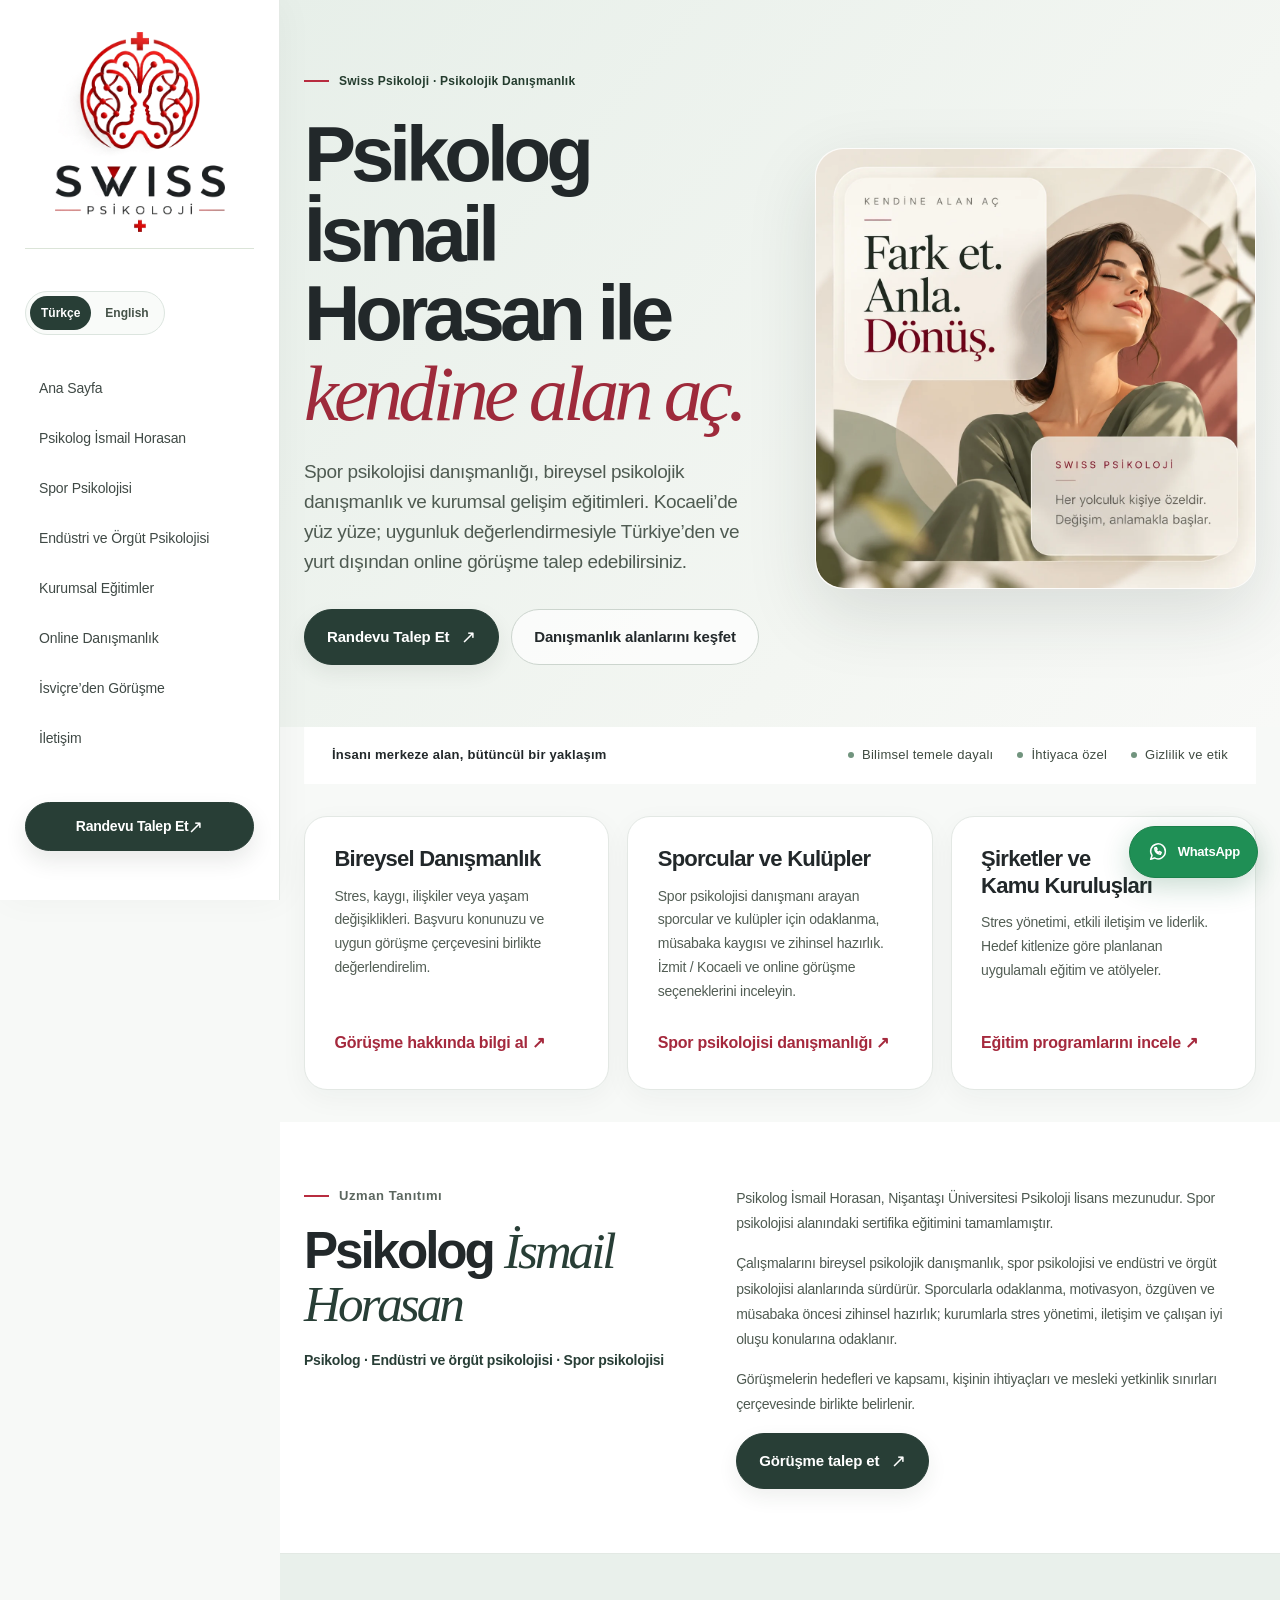
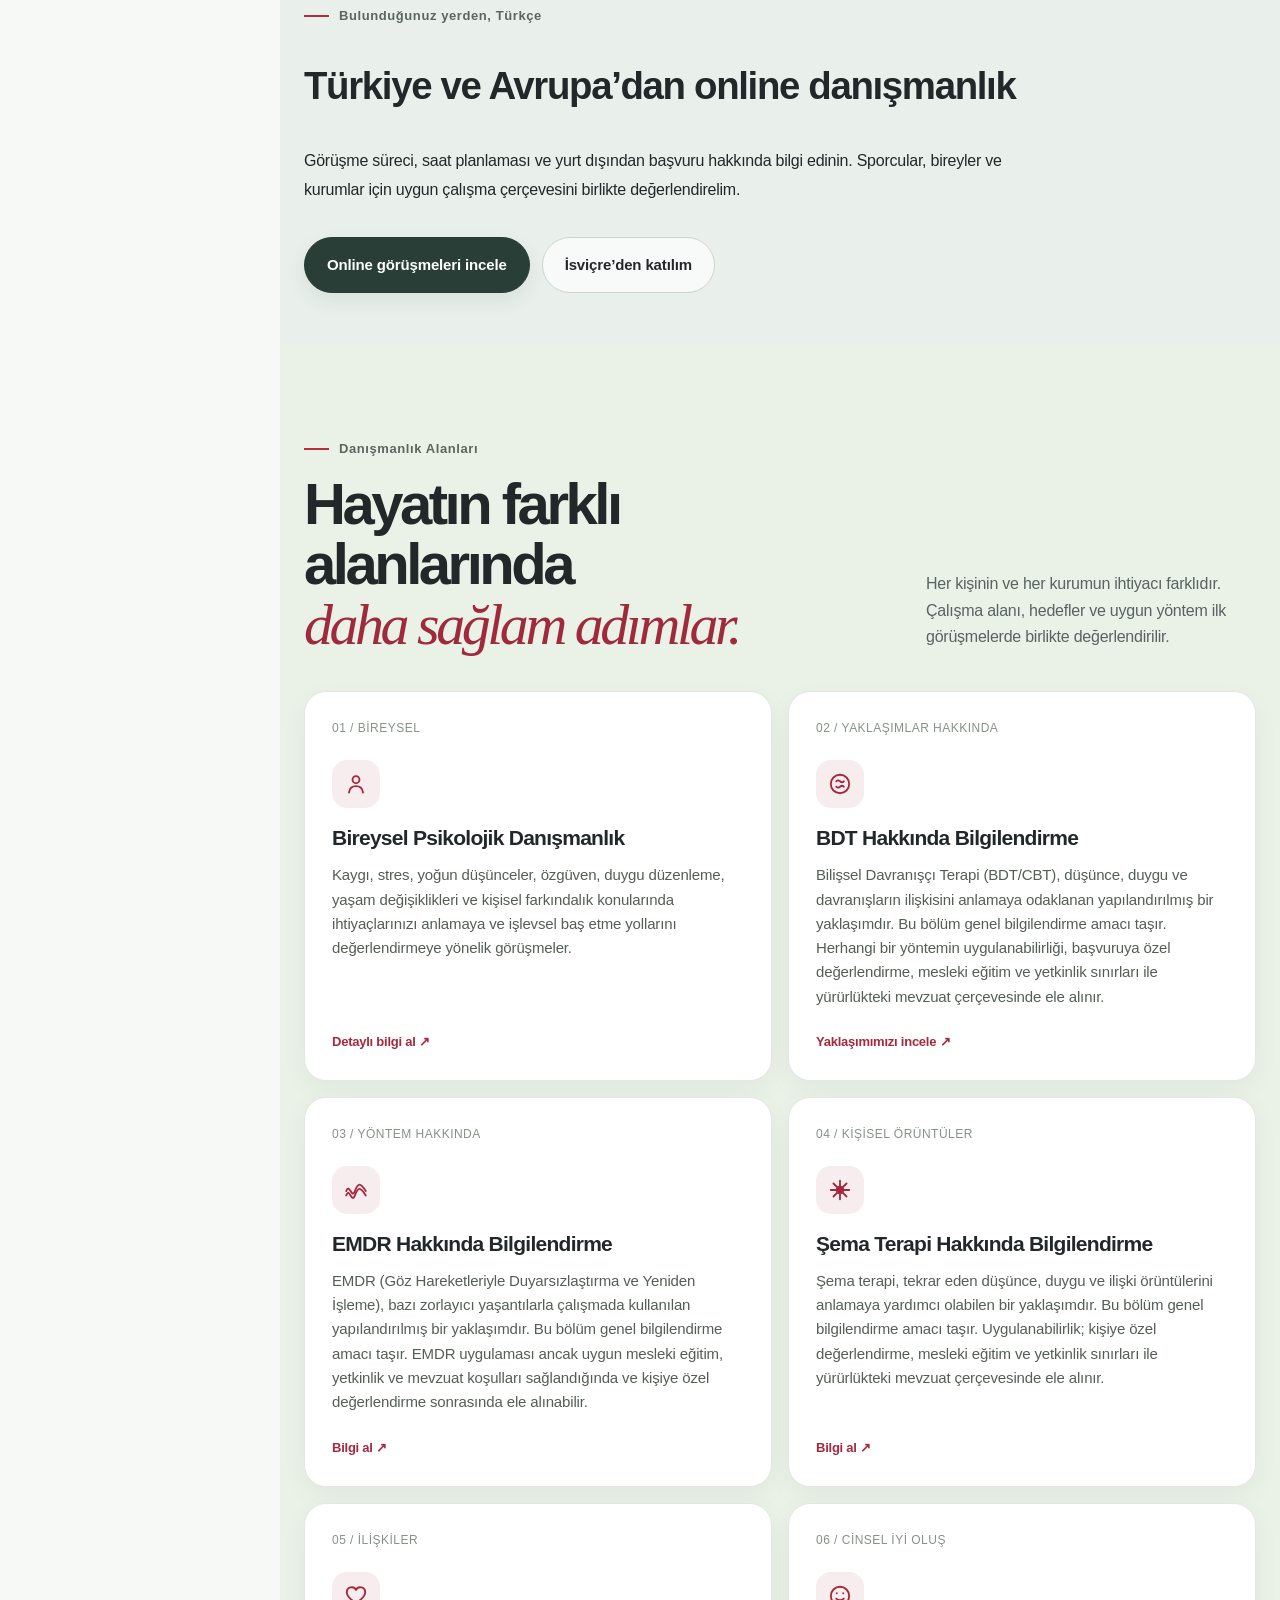
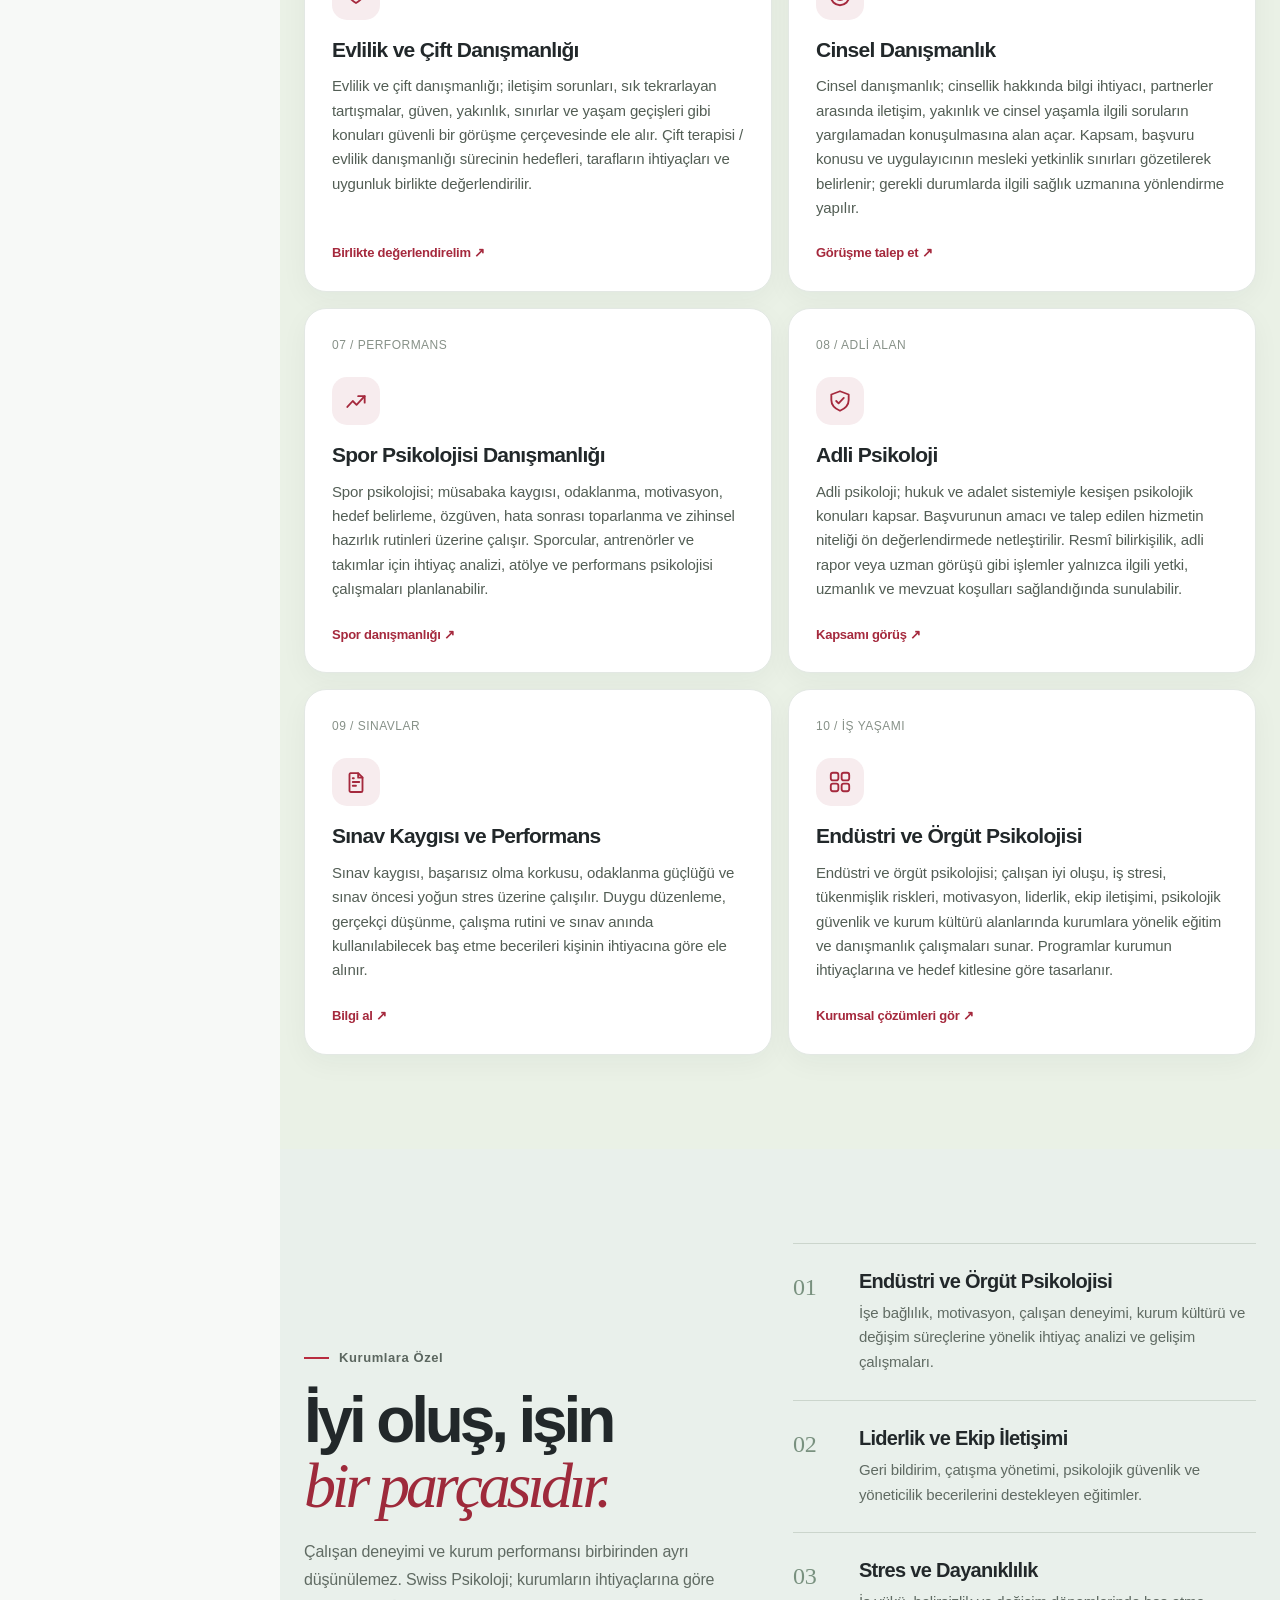
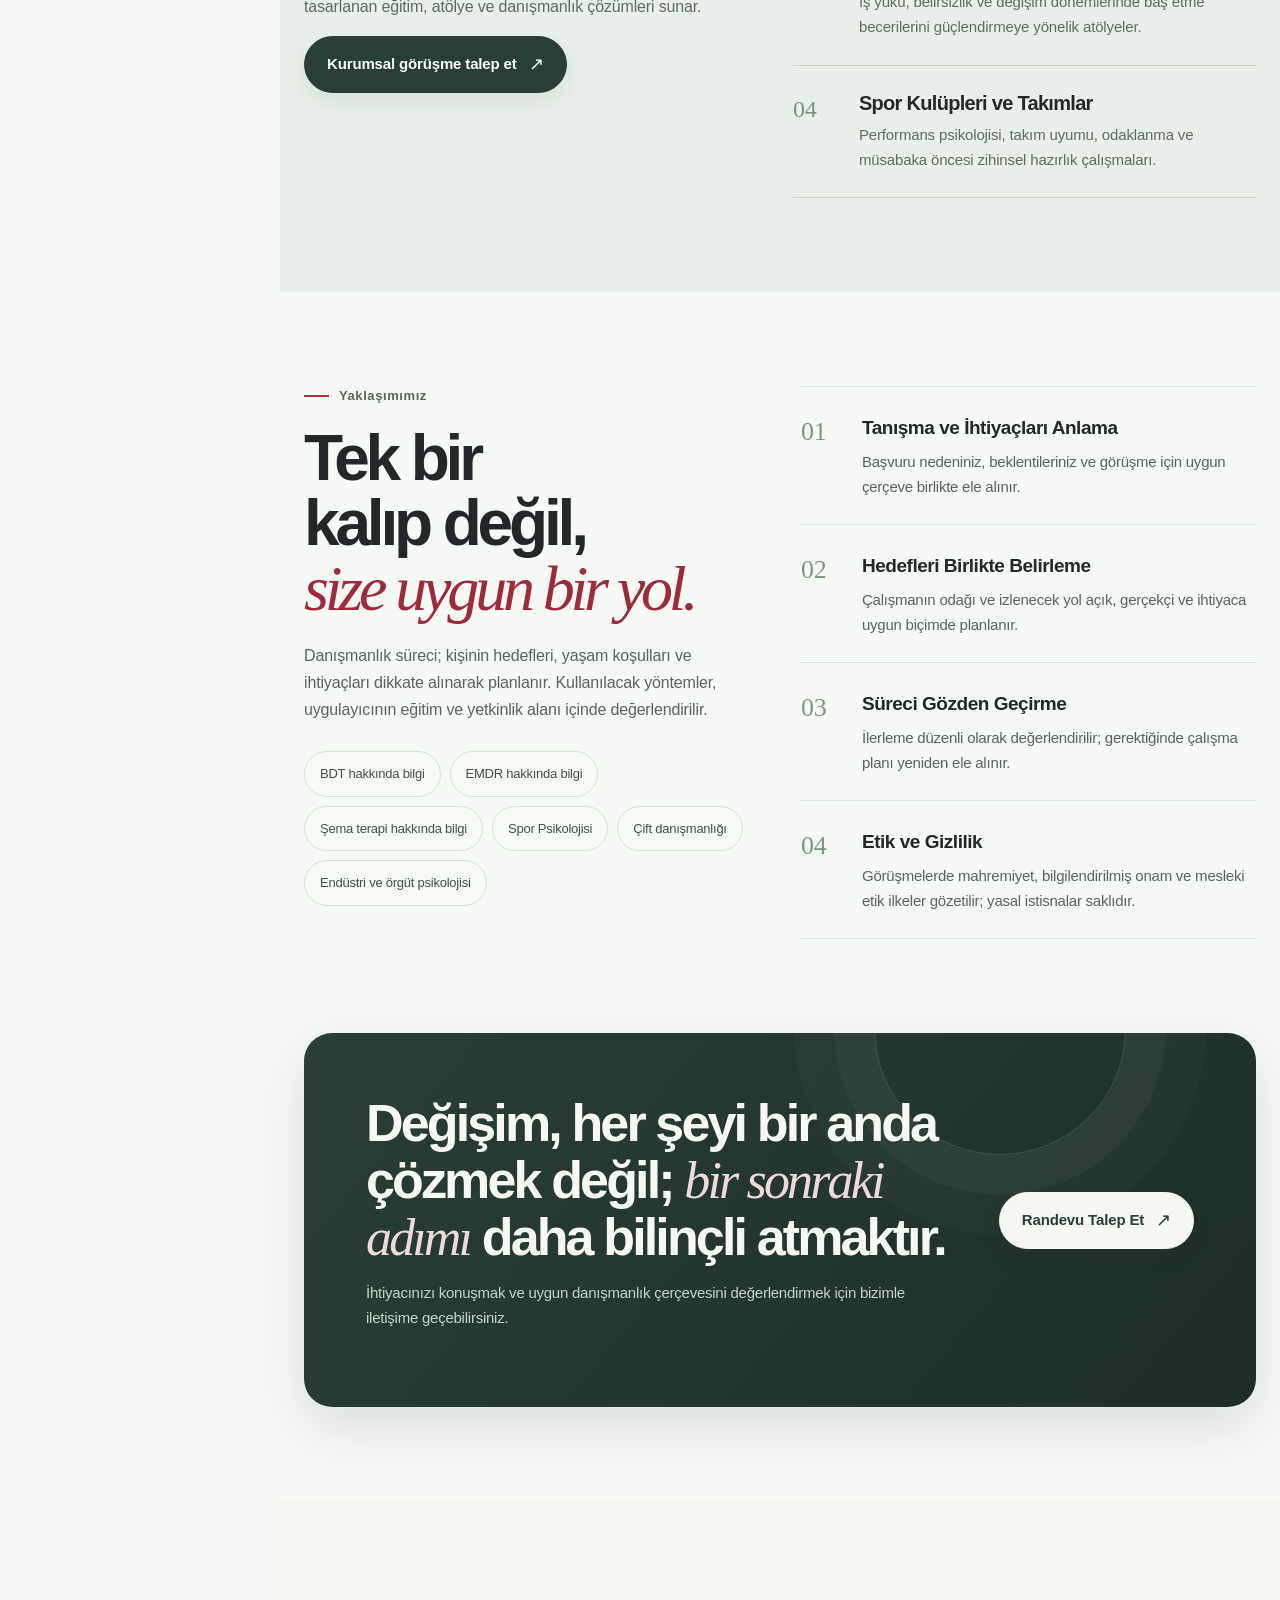
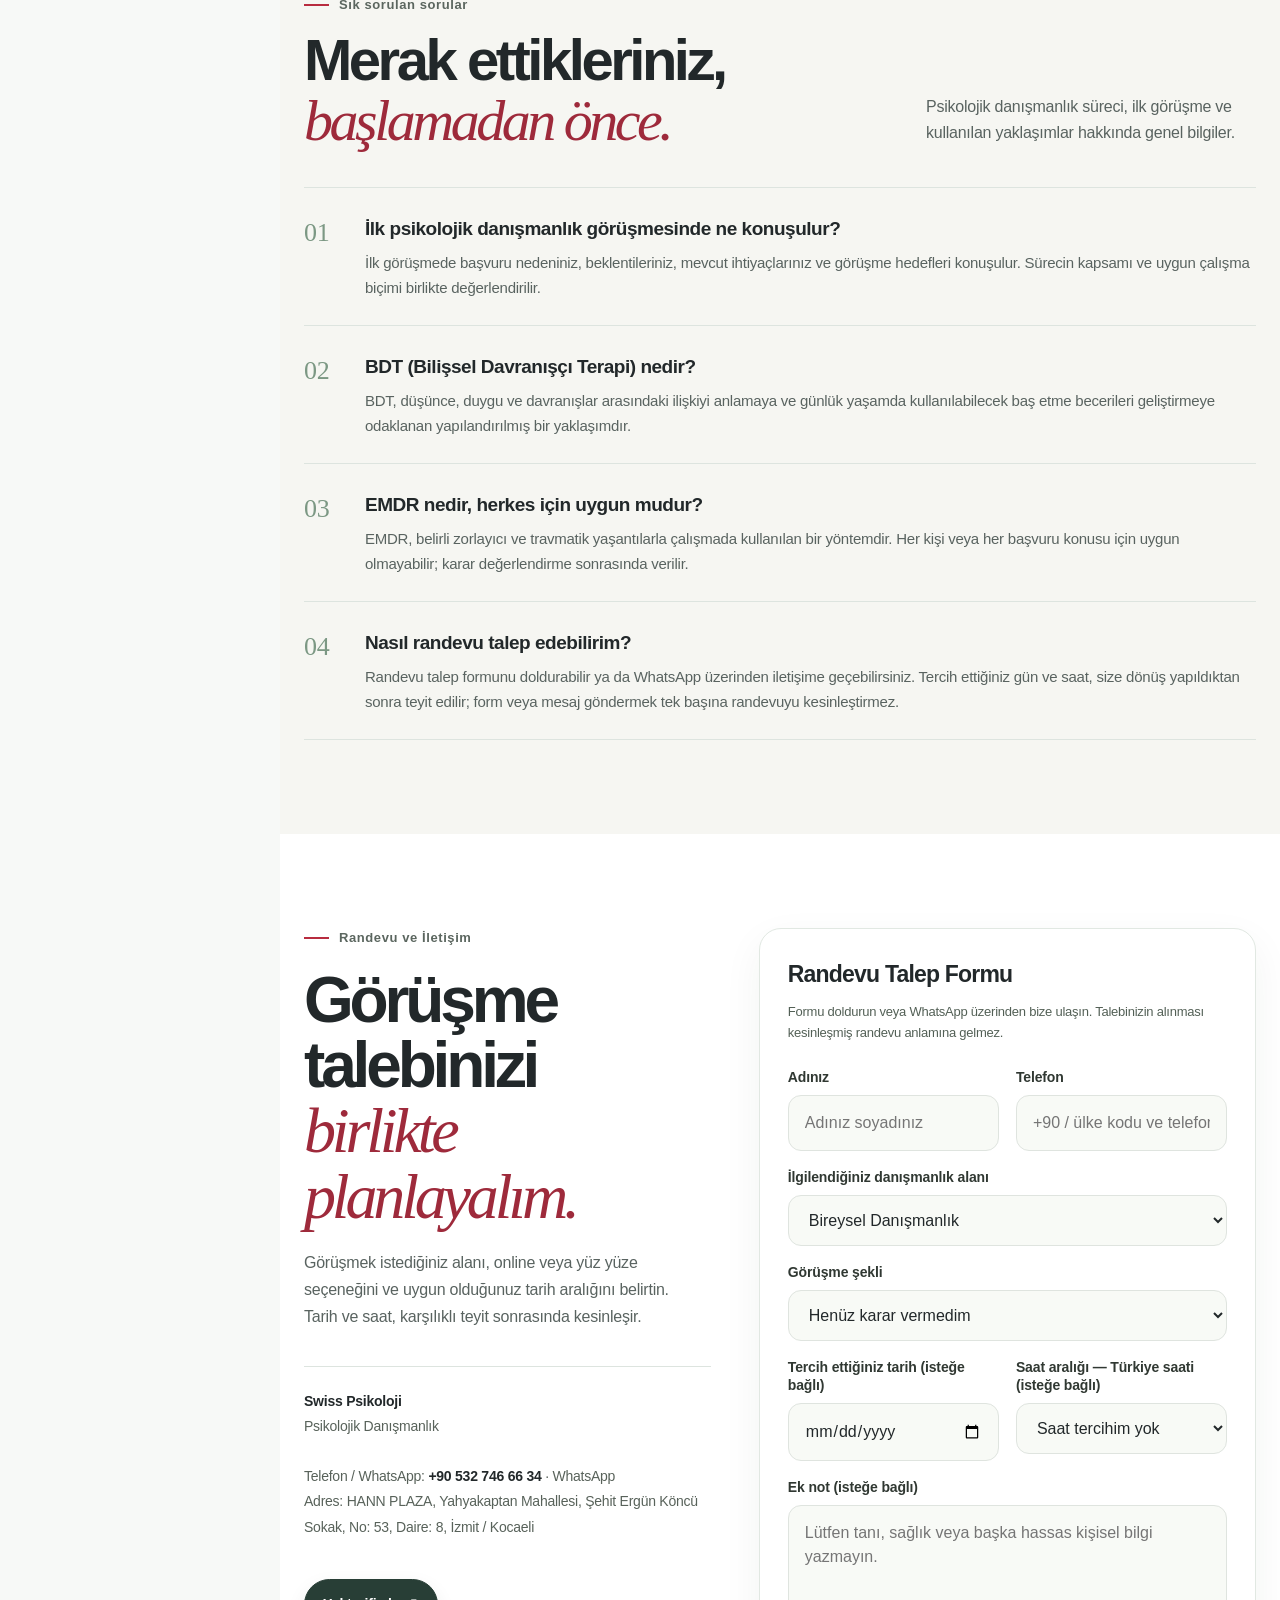
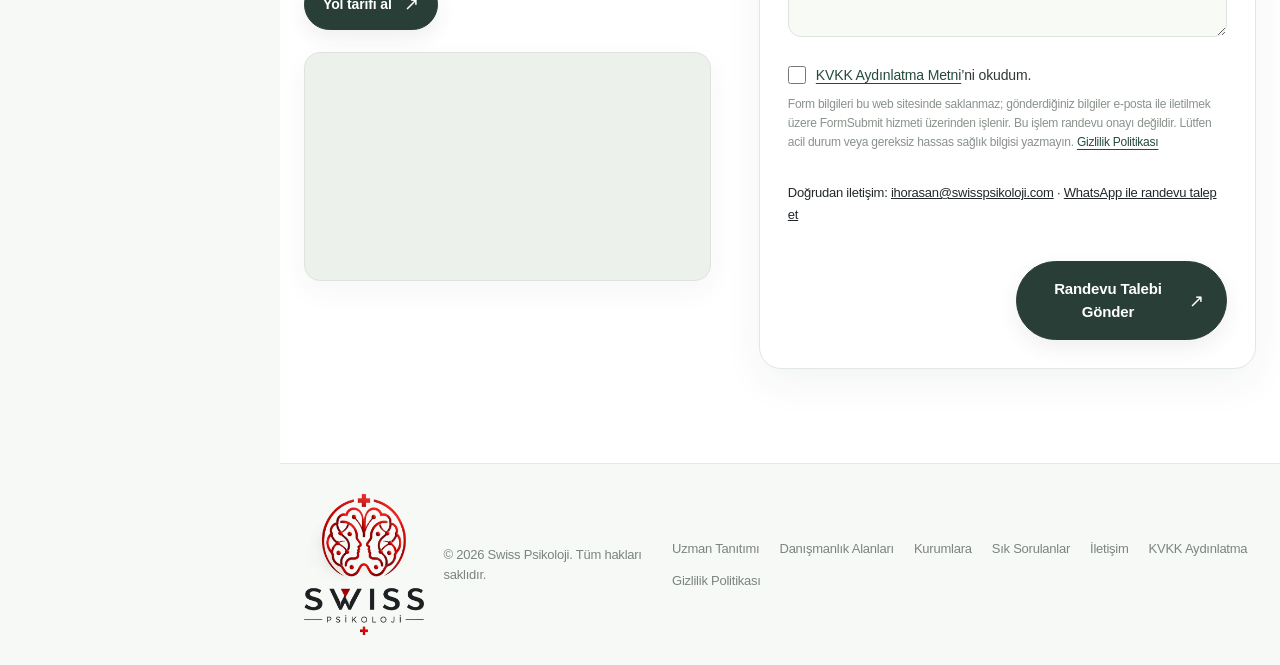
==== commit 17a20f51: "Name counselling area Endüstri ve Örgüt Psikolojisi consistently" ====
--- a/index.html
+++ b/index.html
@@ -78,7 +78,7 @@
         "@id": "https://swisspsikoloji.com/#organization"
       },
       "knowsAbout": [
-        "İş ve örgüt psikolojisi",
+        "Endüstri ve örgüt psikolojisi",
         "Spor psikolojisi",
         "Psikolojik danışmanlık"
       ]
@@ -113,7 +113,7 @@
   <a class="brand wordmark" href="#top" aria-label="Swiss Psikoloji ana sayfa"><img class="brand-logo" src="/assets/logo.webp" alt="Swiss Psikoloji" width="441" height="520" decoding="async"></a>
   <div class="language-switch" aria-label="Dil seçimi"><button type="button" class="lang-btn active" data-lang="tr" onclick="setSiteLanguage('tr')">Türkçe</button><button type="button" class="lang-btn" data-lang="en" onclick="setSiteLanguage('en')">English</button></div>
     <button class="menu-toggle" type="button" aria-label="Menüyü aç" aria-controls="primary-navigation" aria-expanded="false"><span aria-hidden="true">☰</span></button>
-    <div class="navlinks" id="primary-navigation"><a href="/">Ana Sayfa</a><a href="/#uzman">Psikolog İsmail Horasan</a><a href="/spor-psikolojisi.html">Spor Psikolojisi</a><a href="/is-ve-orgut-psikolojisi.html">İş ve Örgüt Psikolojisi</a><a href="/kurumsal-egitimler.html">Kurumsal Eğitimler</a><a href="/online-danismanlik.html">Online Danışmanlık</a><a href="/isvicre-turkce-danismanlik.html">İsviçre’den Görüşme</a><a href="/#iletisim">İletişim</a></div>
+    <div class="navlinks" id="primary-navigation"><a href="/">Ana Sayfa</a><a href="/#uzman">Psikolog İsmail Horasan</a><a href="/spor-psikolojisi.html">Spor Psikolojisi</a><a href="/is-ve-orgut-psikolojisi.html">Endüstri ve Örgüt Psikolojisi</a><a href="/kurumsal-egitimler.html">Kurumsal Eğitimler</a><a href="/online-danismanlik.html">Online Danışmanlık</a><a href="/isvicre-turkce-danismanlik.html">İsviçre’den Görüşme</a><a href="/#iletisim">İletişim</a></div>
   <a class="navcta" href="#randevu">Randevu Talep Et <span class="arrow" aria-hidden="true">↗</span></a>
 </nav>
 <main id="top">
@@ -138,8 +138,8 @@
 </div>
 <section class="profile-section" id="uzman">
 <div class="wrap profile-grid">
-  <div><div class="eyebrow">Uzman Tanıtımı</div><h2>Psikolog <em>İsmail Horasan</em></h2><p class="profile-role">Psikolog · İş ve örgüt psikolojisi · Spor psikolojisi</p></div>
-  <div class="profile-copy"><p>Psikolog İsmail Horasan, Nişantaşı Üniversitesi Psikoloji lisans mezunudur. Spor psikolojisi alanındaki sertifika eğitimini tamamlamıştır.</p><p>Çalışmalarını bireysel psikolojik danışmanlık, spor psikolojisi ve iş ve örgüt psikolojisi alanlarında sürdürür. Sporcularla odaklanma, motivasyon, özgüven ve müsabaka öncesi zihinsel hazırlık; kurumlarla stres yönetimi, iletişim ve çalışan iyi oluşu konularına odaklanır.</p><p>Görüşmelerin hedefleri ve kapsamı, kişinin ihtiyaçları ve mesleki yetkinlik sınırları çerçevesinde birlikte belirlenir.</p><a class="btn" href="#iletisim">Görüşme talep et <span class="arrow" aria-hidden="true">↗</span></a></div>
+  <div><div class="eyebrow">Uzman Tanıtımı</div><h2>Psikolog <em>İsmail Horasan</em></h2><p class="profile-role">Psikolog · Endüstri ve örgüt psikolojisi · Spor psikolojisi</p></div>
+  <div class="profile-copy"><p>Psikolog İsmail Horasan, Nişantaşı Üniversitesi Psikoloji lisans mezunudur. Spor psikolojisi alanındaki sertifika eğitimini tamamlamıştır.</p><p>Çalışmalarını bireysel psikolojik danışmanlık, spor psikolojisi ve endüstri ve örgüt psikolojisi alanlarında sürdürür. Sporcularla odaklanma, motivasyon, özgüven ve müsabaka öncesi zihinsel hazırlık; kurumlarla stres yönetimi, iletişim ve çalışan iyi oluşu konularına odaklanır.</p><p>Görüşmelerin hedefleri ve kapsamı, kişinin ihtiyaçları ve mesleki yetkinlik sınırları çerçevesinde birlikte belirlenir.</p><a class="btn" href="#iletisim">Görüşme talep et <span class="arrow" aria-hidden="true">↗</span></a></div>
 </div>
 </section>
 <section class="online-intro"><div class="wrap"><div class="eyebrow">Bulunduğunuz yerden, Türkçe</div><h2>Türkiye ve Avrupa’dan online danışmanlık</h2><p>Görüşme süreci, saat planlaması ve yurt dışından başvuru hakkında bilgi edinin. Sporcular, bireyler ve kurumlar için uygun çalışma çerçevesini birlikte değerlendirelim.</p><div class="hero-actions"><a class="btn" href="/online-danismanlik.html">Online görüşmeleri incele</a><a class="btn secondary" href="/isvicre-turkce-danismanlik.html">İsviçre’den katılım</a></div></div></section><section id="hizmetler">
@@ -155,7 +155,7 @@
     <article class="service"><div class="num">07 / PERFORMANS</div><div class="icon"><svg focusable="false" viewBox="0 0 24 24" aria-hidden="true"><path d="M4 17.5 9 12l3.5 3.5L20 7.5"/><path d="M14 7.5h6v6"/></svg></div><h3>Spor Psikolojisi Danışmanlığı</h3><p>Spor psikolojisi; müsabaka kaygısı, odaklanma, motivasyon, hedef belirleme, özgüven, hata sonrası toparlanma ve zihinsel hazırlık rutinleri üzerine çalışır. Sporcular, antrenörler ve takımlar için ihtiyaç analizi, atölye ve performans psikolojisi çalışmaları planlanabilir.</p><a class="more" href="/spor-psikolojisi.html">Spor danışmanlığı ↗</a></article>
     <article class="service"><div class="num">08 / ADLİ ALAN</div><div class="icon"><svg focusable="false" viewBox="0 0 24 24" aria-hidden="true"><path d="M12 3 20 6v5c0 5-3.5 8-8 10-4.5-2-8-5-8-10V6l8-3Z"/><path d="m8.5 12 2.2 2.2 4.8-5"/></svg></div><h3>Adli Psikoloji</h3><p>Adli psikoloji; hukuk ve adalet sistemiyle kesişen psikolojik konuları kapsar. Başvurunun amacı ve talep edilen hizmetin niteliği ön değerlendirmede netleştirilir. Resmî bilirkişilik, adli rapor veya uzman görüşü gibi işlemler yalnızca ilgili yetki, uzmanlık ve mevzuat koşulları sağlandığında sunulabilir.</p><a class="more" href="#iletisim">Kapsamı görüş ↗</a></article>
     <article class="service"><div class="num">09 / SINAVLAR</div><div class="icon"><svg focusable="false" viewBox="0 0 24 24" aria-hidden="true"><path d="M7 3.75h7l4 4V20a1.25 1.25 0 0 1-1.25 1.25h-9.5A1.25 1.25 0 0 1 6 20V5a1.25 1.25 0 0 1 1-1.25Z"/><path d="M14 4v4h4M9 12h6M9 15.5h3M9 8.5h1"/></svg></div><h3>Sınav Kaygısı ve Performans</h3><p>Sınav kaygısı, başarısız olma korkusu, odaklanma güçlüğü ve sınav öncesi yoğun stres üzerine çalışılır. Duygu düzenleme, gerçekçi düşünme, çalışma rutini ve sınav anında kullanılabilecek baş etme becerileri kişinin ihtiyacına göre ele alınır.</p><a class="more" href="#iletisim">Bilgi al ↗</a></article>
-    <article class="service"><div class="num">10 / İŞ YAŞAMI</div><div class="icon"><svg focusable="false" viewBox="0 0 24 24" aria-hidden="true"><rect x="3.5" y="3.5" width="7" height="7" rx="2"/><rect x="13.5" y="3.5" width="7" height="7" rx="2"/><rect x="3.5" y="13.5" width="7" height="7" rx="2"/><rect x="13.5" y="13.5" width="7" height="7" rx="2"/></svg></div><h3>İş ve Örgüt Psikolojisi</h3><p>İş ve örgüt psikolojisi; çalışan iyi oluşu, iş stresi, tükenmişlik riskleri, motivasyon, liderlik, ekip iletişimi, psikolojik güvenlik ve kurum kültürü alanlarında kurumlara yönelik eğitim ve danışmanlık çalışmaları sunar. Programlar kurumun ihtiyaçlarına ve hedef kitlesine göre tasarlanır.</p><a class="more" href="/is-ve-orgut-psikolojisi.html">Kurumsal çözümleri gör ↗</a></article>
+    <article class="service"><div class="num">10 / İŞ YAŞAMI</div><div class="icon"><svg focusable="false" viewBox="0 0 24 24" aria-hidden="true"><rect x="3.5" y="3.5" width="7" height="7" rx="2"/><rect x="13.5" y="3.5" width="7" height="7" rx="2"/><rect x="3.5" y="13.5" width="7" height="7" rx="2"/><rect x="13.5" y="13.5" width="7" height="7" rx="2"/></svg></div><h3>Endüstri ve Örgüt Psikolojisi</h3><p>Endüstri ve örgüt psikolojisi; çalışan iyi oluşu, iş stresi, tükenmişlik riskleri, motivasyon, liderlik, ekip iletişimi, psikolojik güvenlik ve kurum kültürü alanlarında kurumlara yönelik eğitim ve danışmanlık çalışmaları sunar. Programlar kurumun ihtiyaçlarına ve hedef kitlesine göre tasarlanır.</p><a class="more" href="/is-ve-orgut-psikolojisi.html">Kurumsal çözümleri gör ↗</a></article>
   </div>
 </div>
 </section>
@@ -163,7 +163,7 @@
 <div class="wrap work-grid">
   <div><div class="eyebrow">Kurumlara Özel</div><h2>İyi oluş, işin<br><em>bir parçasıdır.</em></h2><p>Çalışan deneyimi ve kurum performansı birbirinden ayrı düşünülemez. Swiss Psikoloji; kurumların ihtiyaçlarına göre tasarlanan eğitim, atölye ve danışmanlık çözümleri sunar.</p><a class="btn" href="/kurumsal-egitimler.html">Kurumsal görüşme talep et <span class="arrow" aria-hidden="true">↗</span></a></div>
   <div class="work-list">
-    <div class="work-row"><div class="index">01</div><div><h3>İş ve Örgüt Psikolojisi</h3><p>İşe bağlılık, motivasyon, çalışan deneyimi, kurum kültürü ve değişim süreçlerine yönelik ihtiyaç analizi ve gelişim çalışmaları.</p></div></div>
+    <div class="work-row"><div class="index">01</div><div><h3>Endüstri ve Örgüt Psikolojisi</h3><p>İşe bağlılık, motivasyon, çalışan deneyimi, kurum kültürü ve değişim süreçlerine yönelik ihtiyaç analizi ve gelişim çalışmaları.</p></div></div>
     <div class="work-row"><div class="index">02</div><div><h3>Liderlik ve Ekip İletişimi</h3><p>Geri bildirim, çatışma yönetimi, psikolojik güvenlik ve yöneticilik becerilerini destekleyen eğitimler.</p></div></div>
     <div class="work-row"><div class="index">03</div><div><h3>Stres ve Dayanıklılık</h3><p>İş yükü, belirsizlik ve değişim dönemlerinde baş etme becerilerini güçlendirmeye yönelik atölyeler.</p></div></div>
     <div class="work-row"><div class="index">04</div><div><h3>Spor Kulüpleri ve Takımlar</h3><p>Performans psikolojisi, takım uyumu, odaklanma ve müsabaka öncesi zihinsel hazırlık çalışmaları.</p></div></div>
@@ -172,7 +172,7 @@
 </section>
 <section id="yaklasim">
 <div class="wrap approach-grid">
-  <div class="approach-intro"><div class="eyebrow">Yaklaşımımız</div><h2>Tek bir kalıp değil,<br><em>size uygun bir yol.</em></h2><p>Danışmanlık süreci; kişinin hedefleri, yaşam koşulları ve ihtiyaçları dikkate alınarak planlanır. Kullanılacak yöntemler, uygulayıcının eğitim ve yetkinlik alanı içinde değerlendirilir.</p><div class="pill-list"><span class="pill">BDT hakkında bilgi</span><span class="pill">EMDR hakkında bilgi</span><span class="pill">Şema terapi hakkında bilgi</span><span class="pill">Spor Psikolojisi</span><span class="pill">Çift danışmanlığı</span><span class="pill">İş ve örgüt psikolojisi</span></div></div>
+  <div class="approach-intro"><div class="eyebrow">Yaklaşımımız</div><h2>Tek bir kalıp değil,<br><em>size uygun bir yol.</em></h2><p>Danışmanlık süreci; kişinin hedefleri, yaşam koşulları ve ihtiyaçları dikkate alınarak planlanır. Kullanılacak yöntemler, uygulayıcının eğitim ve yetkinlik alanı içinde değerlendirilir.</p><div class="pill-list"><span class="pill">BDT hakkında bilgi</span><span class="pill">EMDR hakkında bilgi</span><span class="pill">Şema terapi hakkında bilgi</span><span class="pill">Spor Psikolojisi</span><span class="pill">Çift danışmanlığı</span><span class="pill">Endüstri ve örgüt psikolojisi</span></div></div>
   <div class="steps">
     <div class="step"><div class="step-num">01</div><div><h3>Tanışma ve İhtiyaçları Anlama</h3><p>Başvuru nedeniniz, beklentileriniz ve görüşme için uygun çerçeve birlikte ele alınır.</p></div></div>
     <div class="step"><div class="step-num">02</div><div><h3>Hedefleri Birlikte Belirleme</h3><p>Çalışmanın odağı ve izlenecek yol açık, gerçekçi ve ihtiyaca uygun biçimde planlanır.</p></div></div>
@@ -204,7 +204,7 @@
 <input type="text" name="_honey" tabindex="-1" autocomplete="off" style="display:none" aria-hidden="true">
     <div class="field"><label for="name">Adınız</label><input id="name" name="name" autocomplete="name" placeholder="Adınız soyadınız" required></div>
     <div class="field"><label for="phone">Telefon</label><input id="phone" name="phone" type="tel" inputmode="tel" minlength="10" maxlength="25" autocomplete="tel" placeholder="+90 / ülke kodu ve telefon" required></div>
-    <div class="field full"><label for="topic">İlgilendiğiniz danışmanlık alanı</label><select id="topic" name="topic"><option>Bireysel Danışmanlık</option><option>BDT / EMDR / Şema terapi</option><option>Evlilik ve çift danışmanlığı</option><option>Cinsel danışmanlık</option><option>Spor Psikolojisi</option><option>Sınav kaygısı ve performans</option><option>Adli psikoloji</option><option>İş ve örgüt psikolojisi</option><option>Kurumsal eğitim / danışmanlık</option><option>Diğer</option></select></div>
+    <div class="field full"><label for="topic">İlgilendiğiniz danışmanlık alanı</label><select id="topic" name="topic"><option>Bireysel Danışmanlık</option><option>BDT / EMDR / Şema terapi</option><option>Evlilik ve çift danışmanlığı</option><option>Cinsel danışmanlık</option><option>Spor Psikolojisi</option><option>Sınav kaygısı ve performans</option><option>Adli psikoloji</option><option>Endüstri ve örgüt psikolojisi</option><option>Kurumsal eğitim / danışmanlık</option><option>Diğer</option></select></div>
     <div class="field full"><label for="meetingFormat">Görüşme şekli</label><select id="meetingFormat" name="meetingFormat"><option>Henüz karar vermedim</option><option>Online görüşme</option><option>Yüz Yüze Görüşme (Kocaeli)</option></select></div>
     <div class="field"><label for="preferredDate">Tercih ettiğiniz tarih (isteğe bağlı)</label><input id="preferredDate" name="preferredDate" type="date"></div>
     <div class="field"><label for="preferredTime">Saat aralığı — Türkiye saati (isteğe bağlı)</label><select id="preferredTime" name="preferredTime"><option value="">Saat tercihim yok</option><option>09.00–12.00</option><option>12.00–15.00</option><option>15.00–18.00</option><option>18.00–20.00</option></select></div>
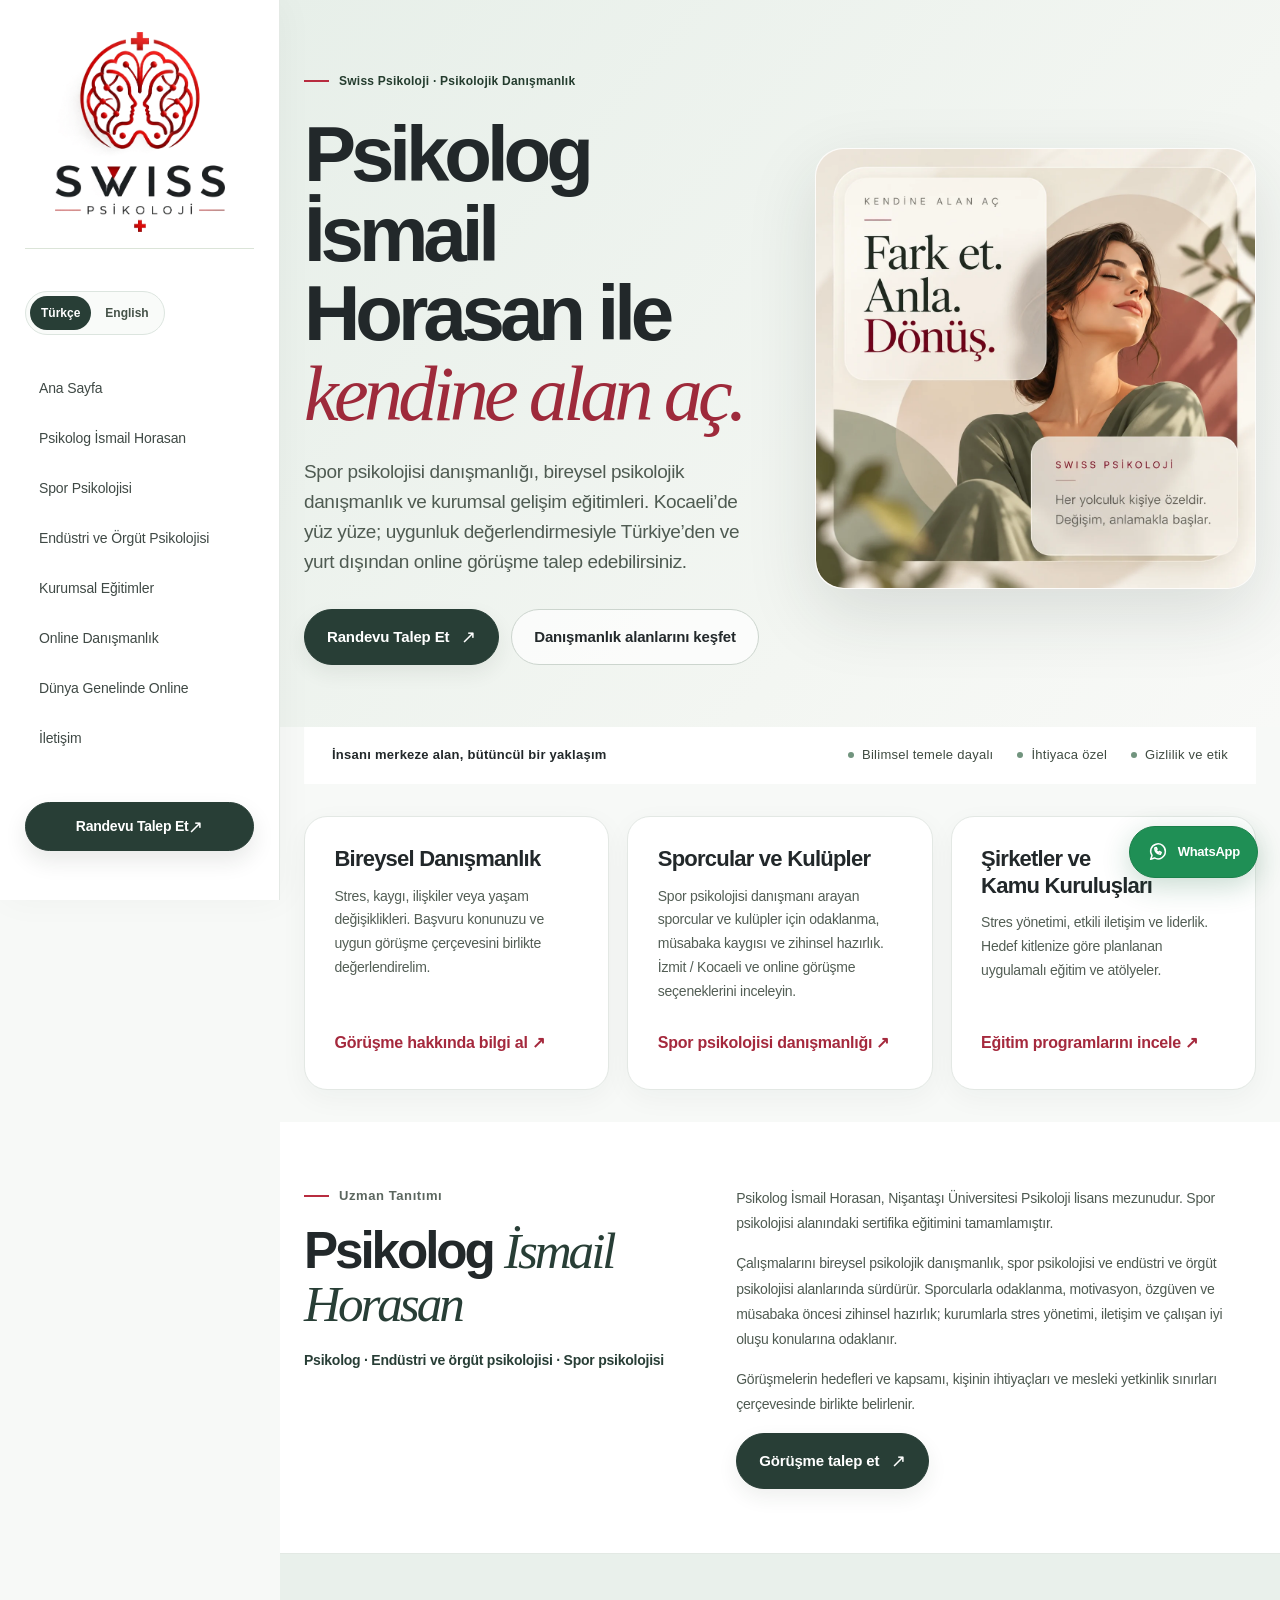
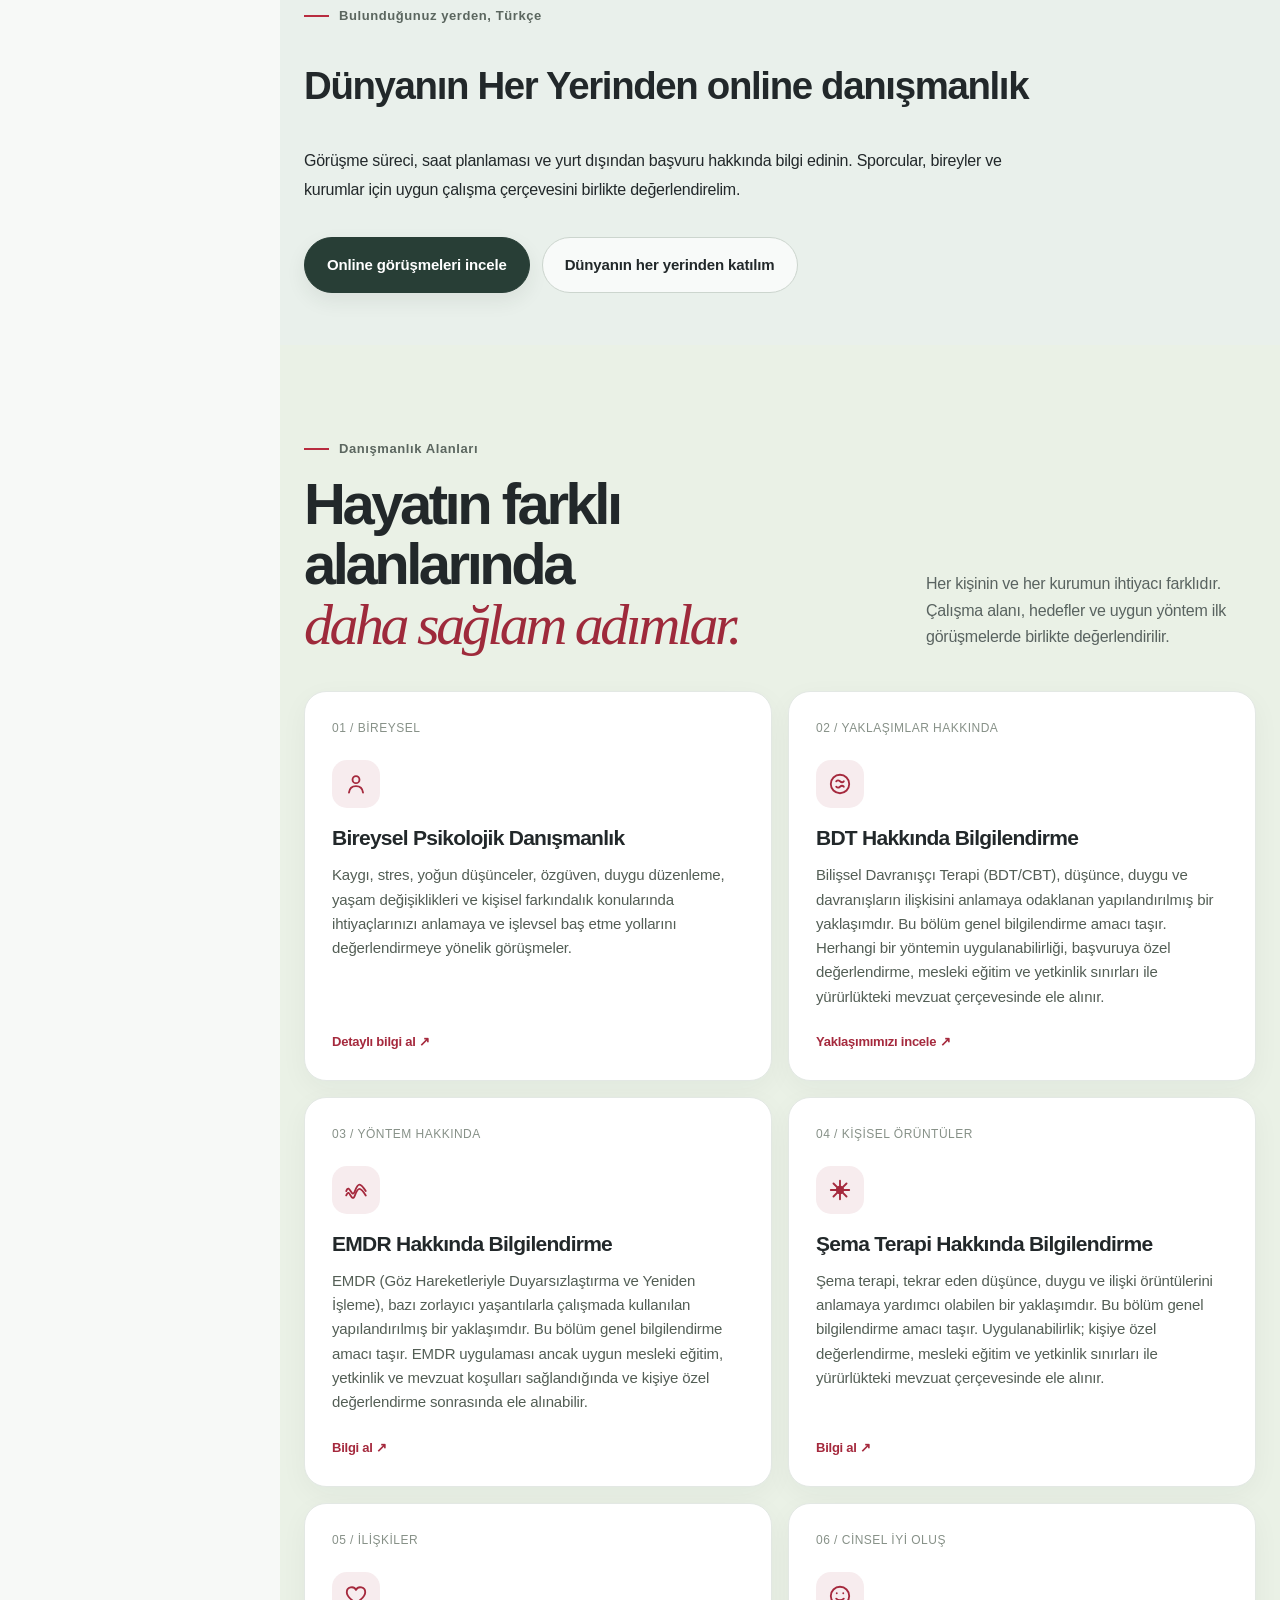
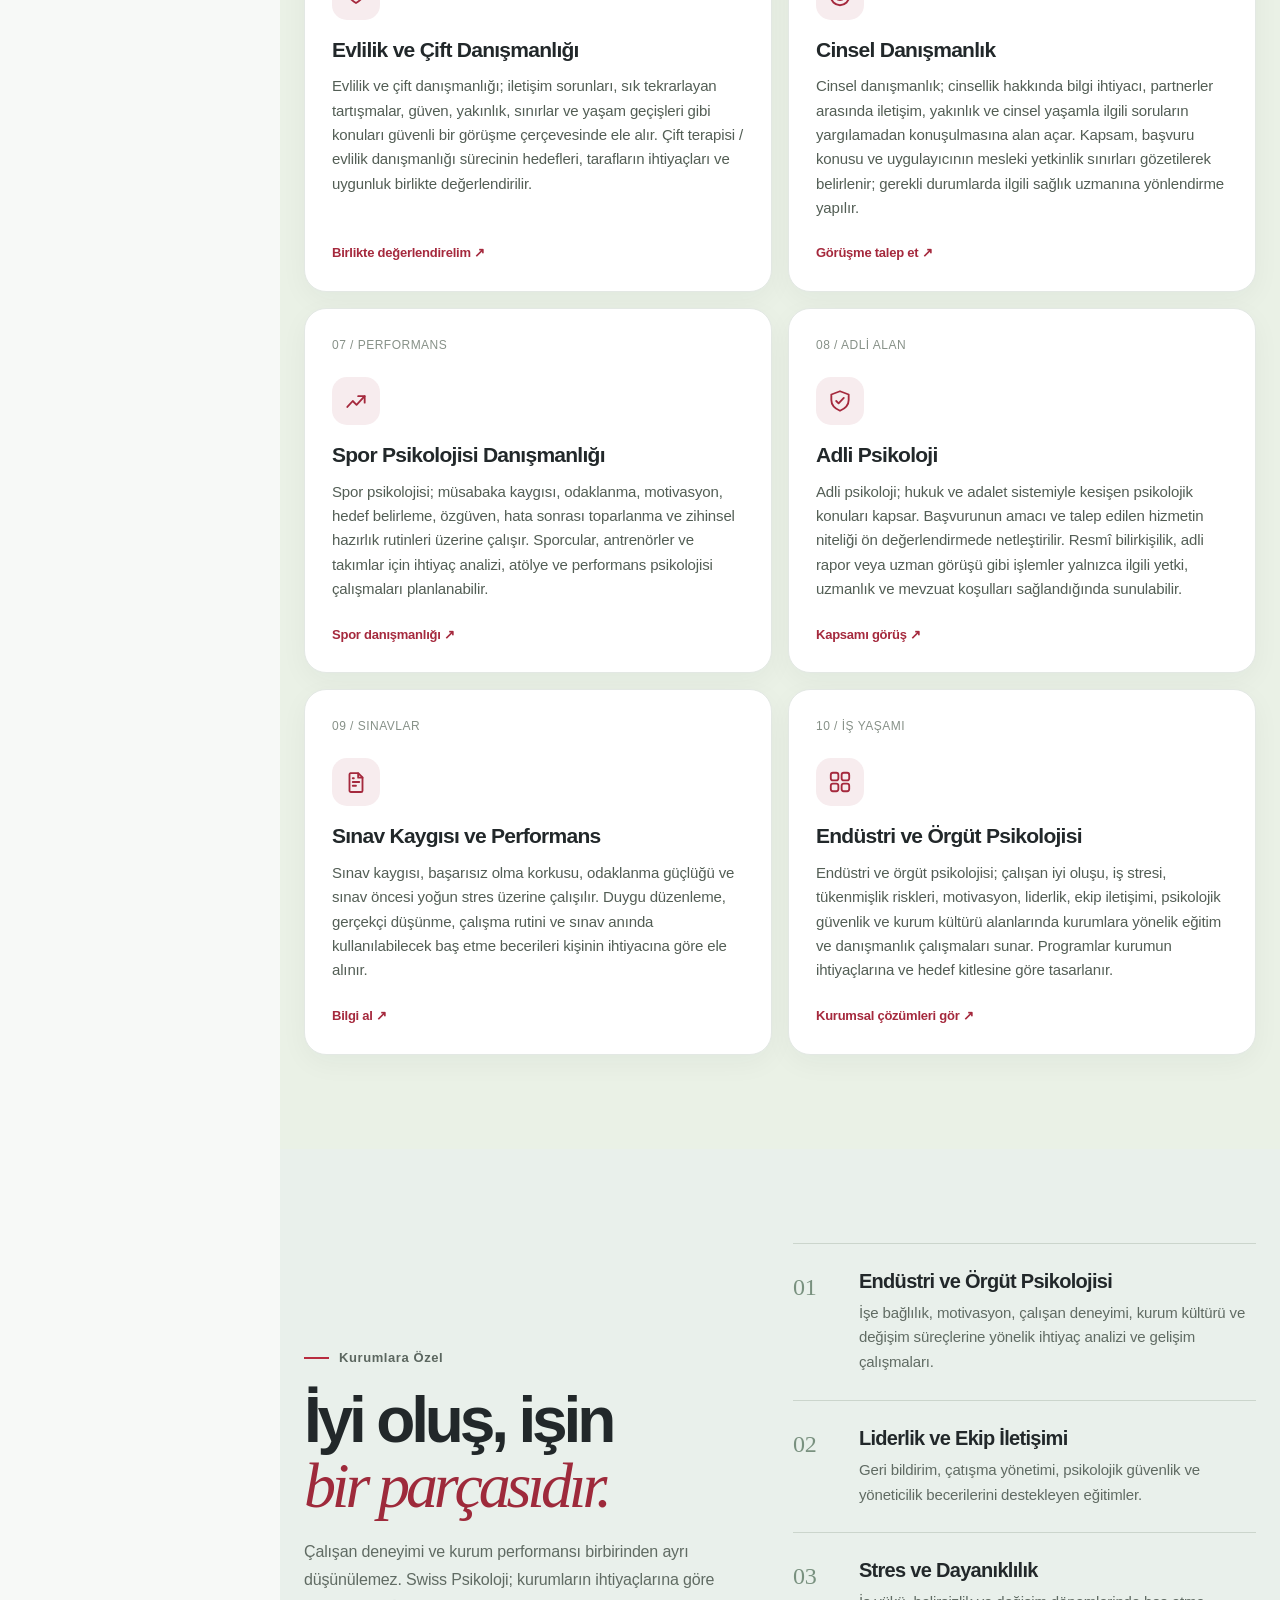
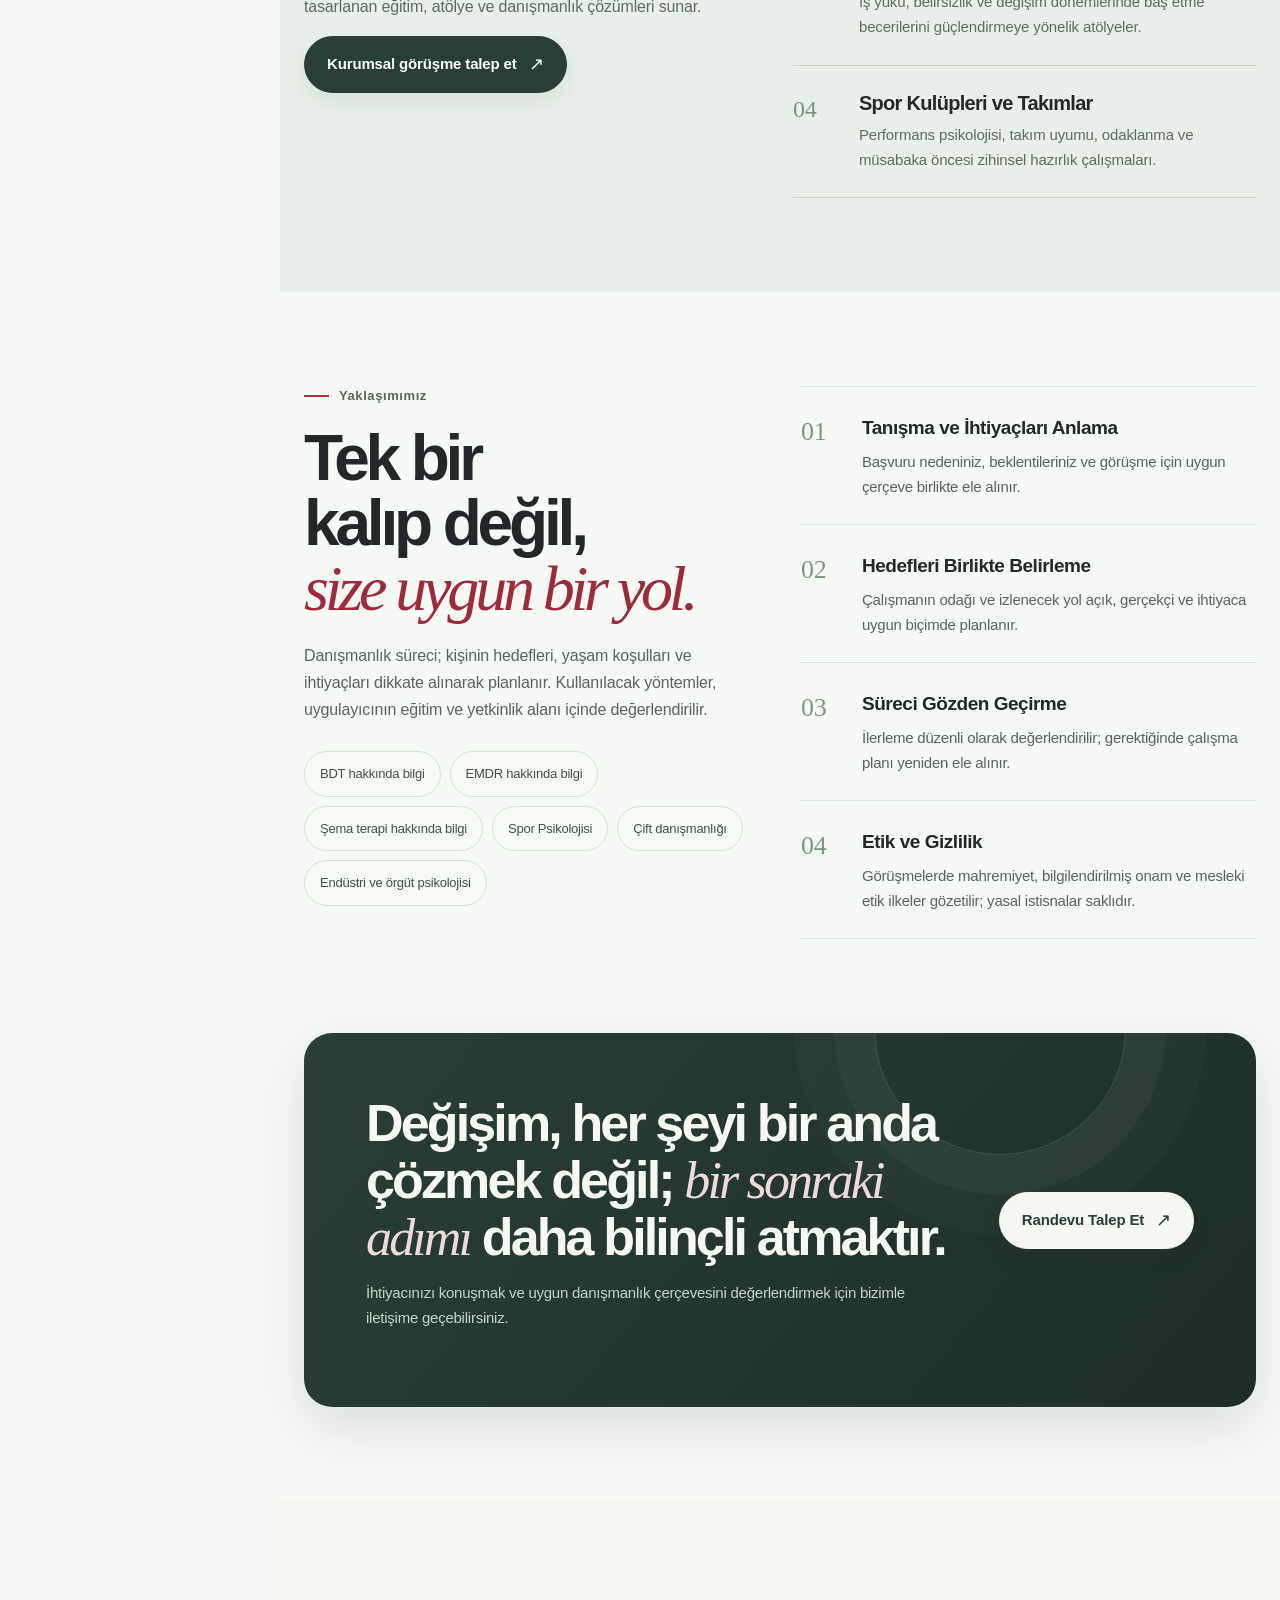
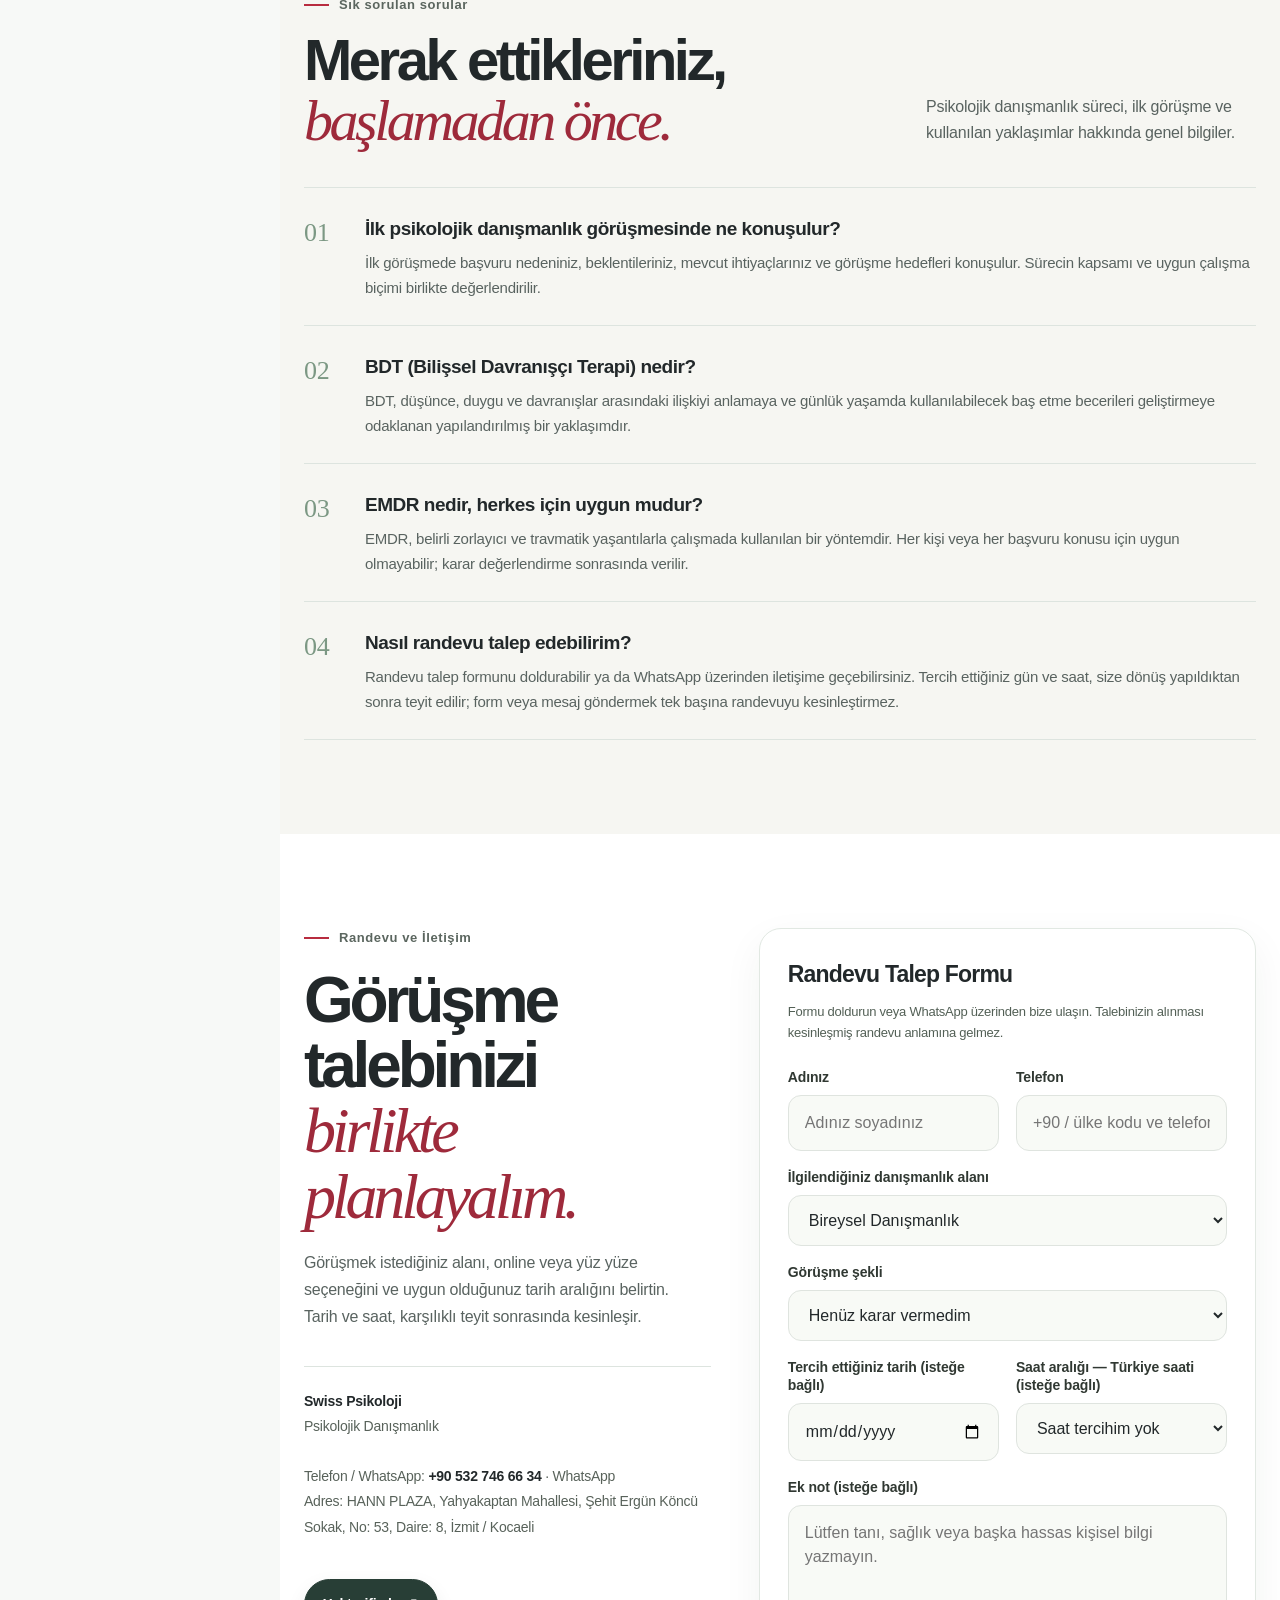
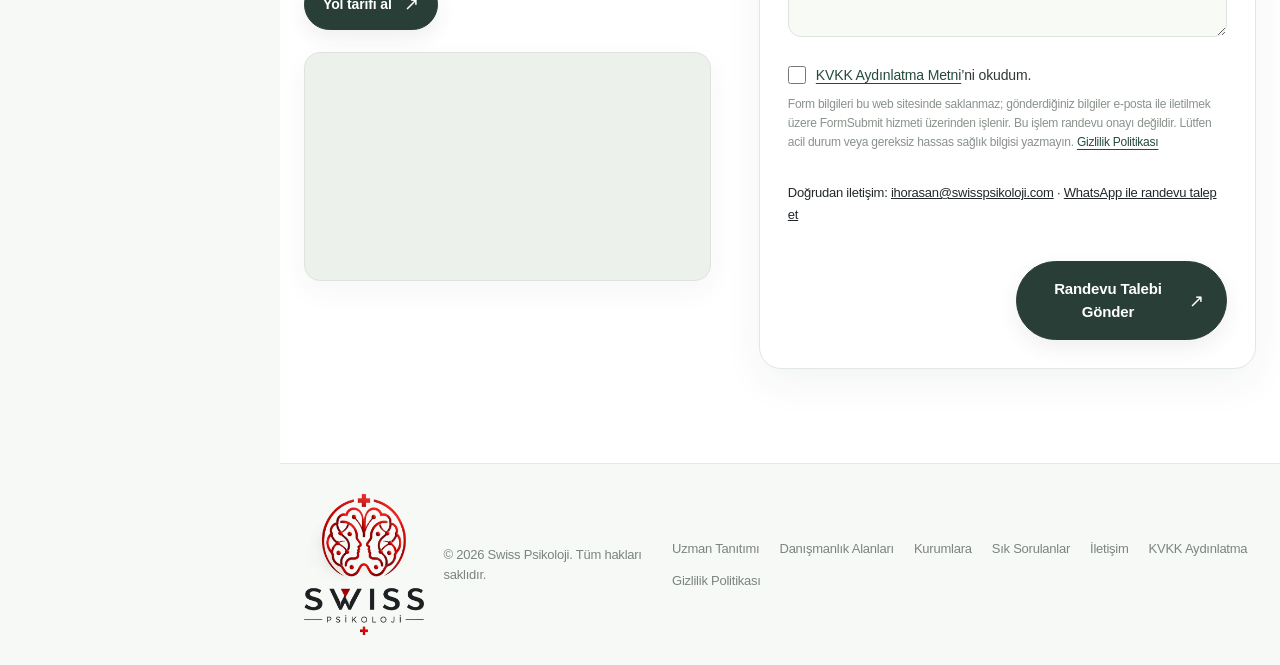
==== commit b7cf2f87: "Expand Turkish online counselling worldwide and redirect Switzerland page" ====
--- a/index.html
+++ b/index.html
@@ -113,7 +113,7 @@
   <a class="brand wordmark" href="#top" aria-label="Swiss Psikoloji ana sayfa"><img class="brand-logo" src="/assets/logo.webp" alt="Swiss Psikoloji" width="441" height="520" decoding="async"></a>
   <div class="language-switch" aria-label="Dil seçimi"><button type="button" class="lang-btn active" data-lang="tr" onclick="setSiteLanguage('tr')">Türkçe</button><button type="button" class="lang-btn" data-lang="en" onclick="setSiteLanguage('en')">English</button></div>
     <button class="menu-toggle" type="button" aria-label="Menüyü aç" aria-controls="primary-navigation" aria-expanded="false"><span aria-hidden="true">☰</span></button>
-    <div class="navlinks" id="primary-navigation"><a href="/">Ana Sayfa</a><a href="/#uzman">Psikolog İsmail Horasan</a><a href="/spor-psikolojisi.html">Spor Psikolojisi</a><a href="/is-ve-orgut-psikolojisi.html">Endüstri ve Örgüt Psikolojisi</a><a href="/kurumsal-egitimler.html">Kurumsal Eğitimler</a><a href="/online-danismanlik.html">Online Danışmanlık</a><a href="/isvicre-turkce-danismanlik.html">İsviçre’den Görüşme</a><a href="/#iletisim">İletişim</a></div>
+    <div class="navlinks" id="primary-navigation"><a href="/">Ana Sayfa</a><a href="/#uzman">Psikolog İsmail Horasan</a><a href="/spor-psikolojisi.html">Spor Psikolojisi</a><a href="/is-ve-orgut-psikolojisi.html">Endüstri ve Örgüt Psikolojisi</a><a href="/kurumsal-egitimler.html">Kurumsal Eğitimler</a><a href="/online-danismanlik.html">Online Danışmanlık</a><a href="/dunya-genelinde-online-danismanlik.html">Dünya Genelinde Online</a><a href="/#iletisim">İletişim</a></div>
   <a class="navcta" href="#randevu">Randevu Talep Et <span class="arrow" aria-hidden="true">↗</span></a>
 </nav>
 <main id="top">
@@ -142,7 +142,7 @@
   <div class="profile-copy"><p>Psikolog İsmail Horasan, Nişantaşı Üniversitesi Psikoloji lisans mezunudur. Spor psikolojisi alanındaki sertifika eğitimini tamamlamıştır.</p><p>Çalışmalarını bireysel psikolojik danışmanlık, spor psikolojisi ve endüstri ve örgüt psikolojisi alanlarında sürdürür. Sporcularla odaklanma, motivasyon, özgüven ve müsabaka öncesi zihinsel hazırlık; kurumlarla stres yönetimi, iletişim ve çalışan iyi oluşu konularına odaklanır.</p><p>Görüşmelerin hedefleri ve kapsamı, kişinin ihtiyaçları ve mesleki yetkinlik sınırları çerçevesinde birlikte belirlenir.</p><a class="btn" href="#iletisim">Görüşme talep et <span class="arrow" aria-hidden="true">↗</span></a></div>
 </div>
 </section>
-<section class="online-intro"><div class="wrap"><div class="eyebrow">Bulunduğunuz yerden, Türkçe</div><h2>Türkiye ve Avrupa’dan online danışmanlık</h2><p>Görüşme süreci, saat planlaması ve yurt dışından başvuru hakkında bilgi edinin. Sporcular, bireyler ve kurumlar için uygun çalışma çerçevesini birlikte değerlendirelim.</p><div class="hero-actions"><a class="btn" href="/online-danismanlik.html">Online görüşmeleri incele</a><a class="btn secondary" href="/isvicre-turkce-danismanlik.html">İsviçre’den katılım</a></div></div></section><section id="hizmetler">
+<section class="online-intro"><div class="wrap"><div class="eyebrow">Bulunduğunuz yerden, Türkçe</div><h2>Dünyanın Her Yerinden online danışmanlık</h2><p>Görüşme süreci, saat planlaması ve yurt dışından başvuru hakkında bilgi edinin. Sporcular, bireyler ve kurumlar için uygun çalışma çerçevesini birlikte değerlendirelim.</p><div class="hero-actions"><a class="btn" href="/online-danismanlik.html">Online görüşmeleri incele</a><a class="btn secondary" href="/dunya-genelinde-online-danismanlik.html">Dünyanın her yerinden katılım</a></div></div></section><section id="hizmetler">
 <div class="wrap">
   <div class="section-head"><div><div class="eyebrow">Danışmanlık Alanları</div><h2>Hayatın farklı alanlarında<br><em>daha sağlam adımlar.</em></h2></div><p>Her kişinin ve her kurumun ihtiyacı farklıdır. Çalışma alanı, hedefler ve uygun yöntem ilk görüşmelerde birlikte değerlendirilir.</p></div>
   <div class="services">
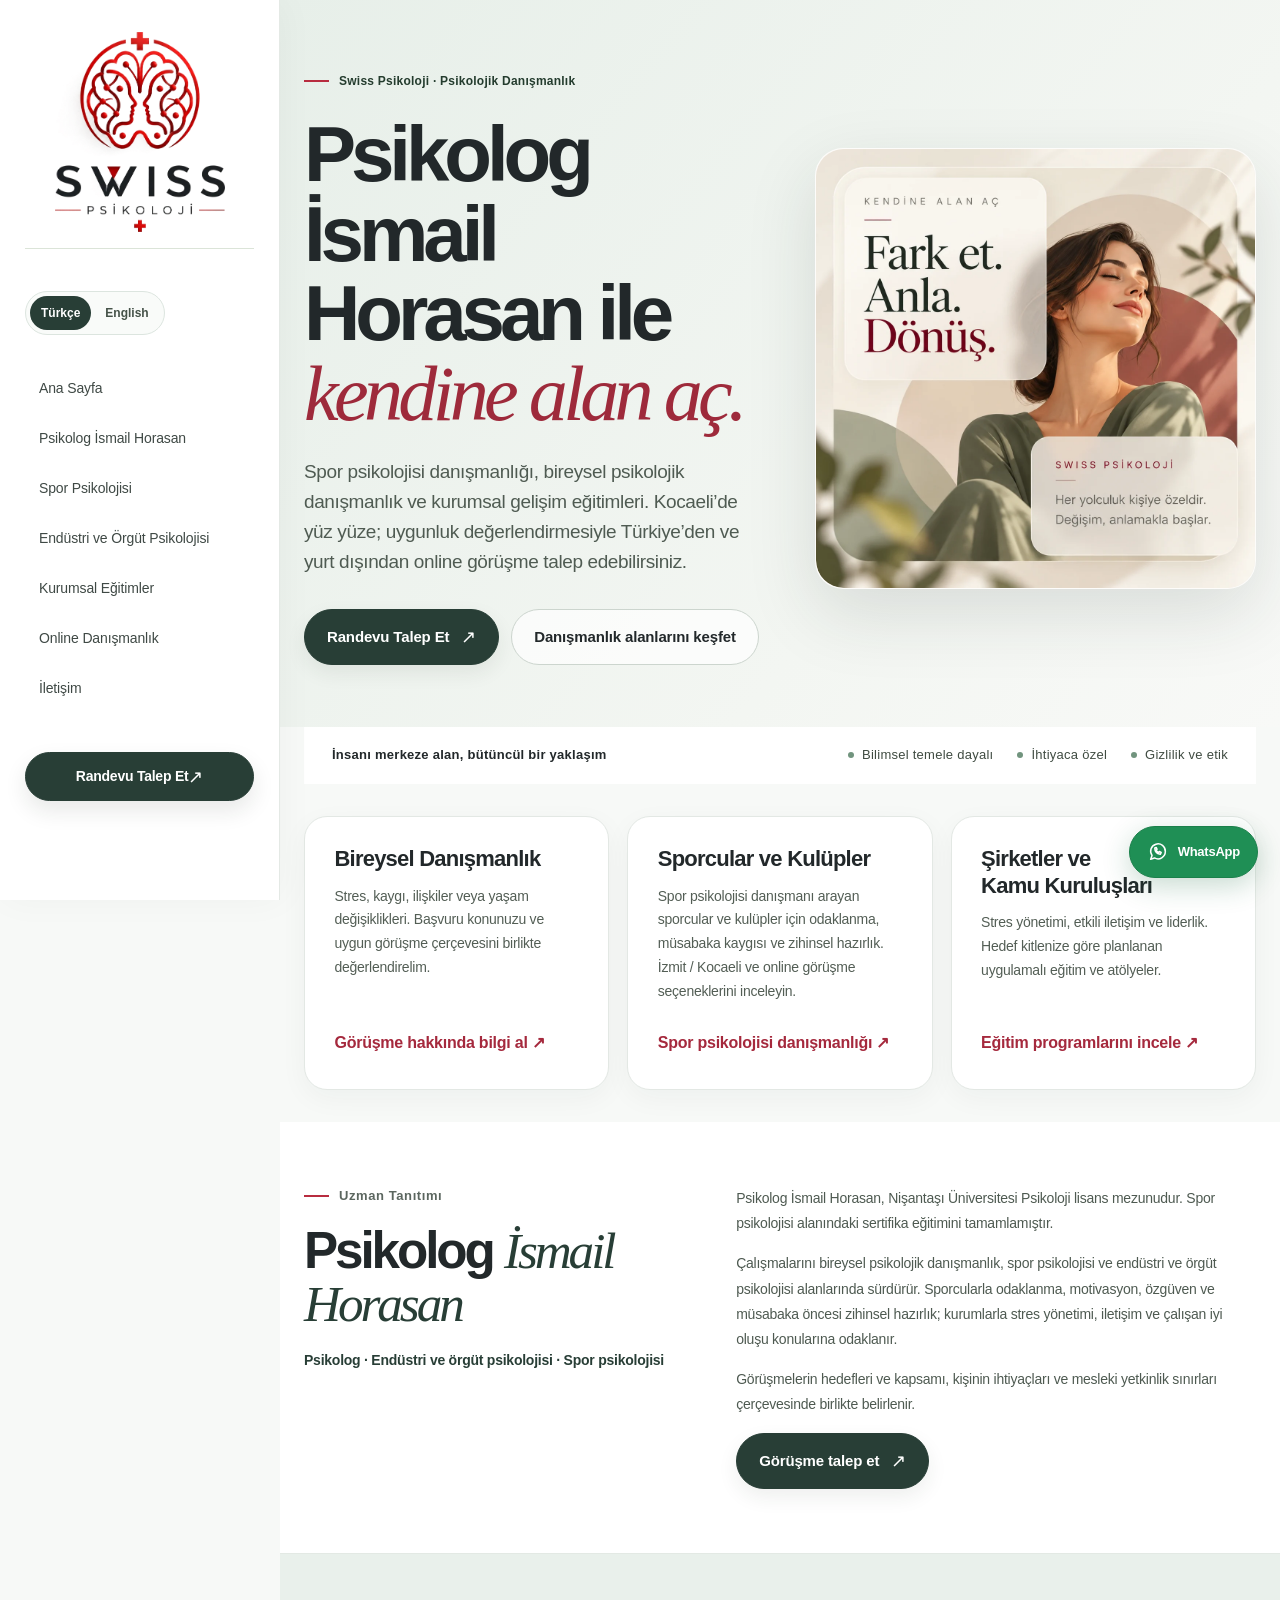
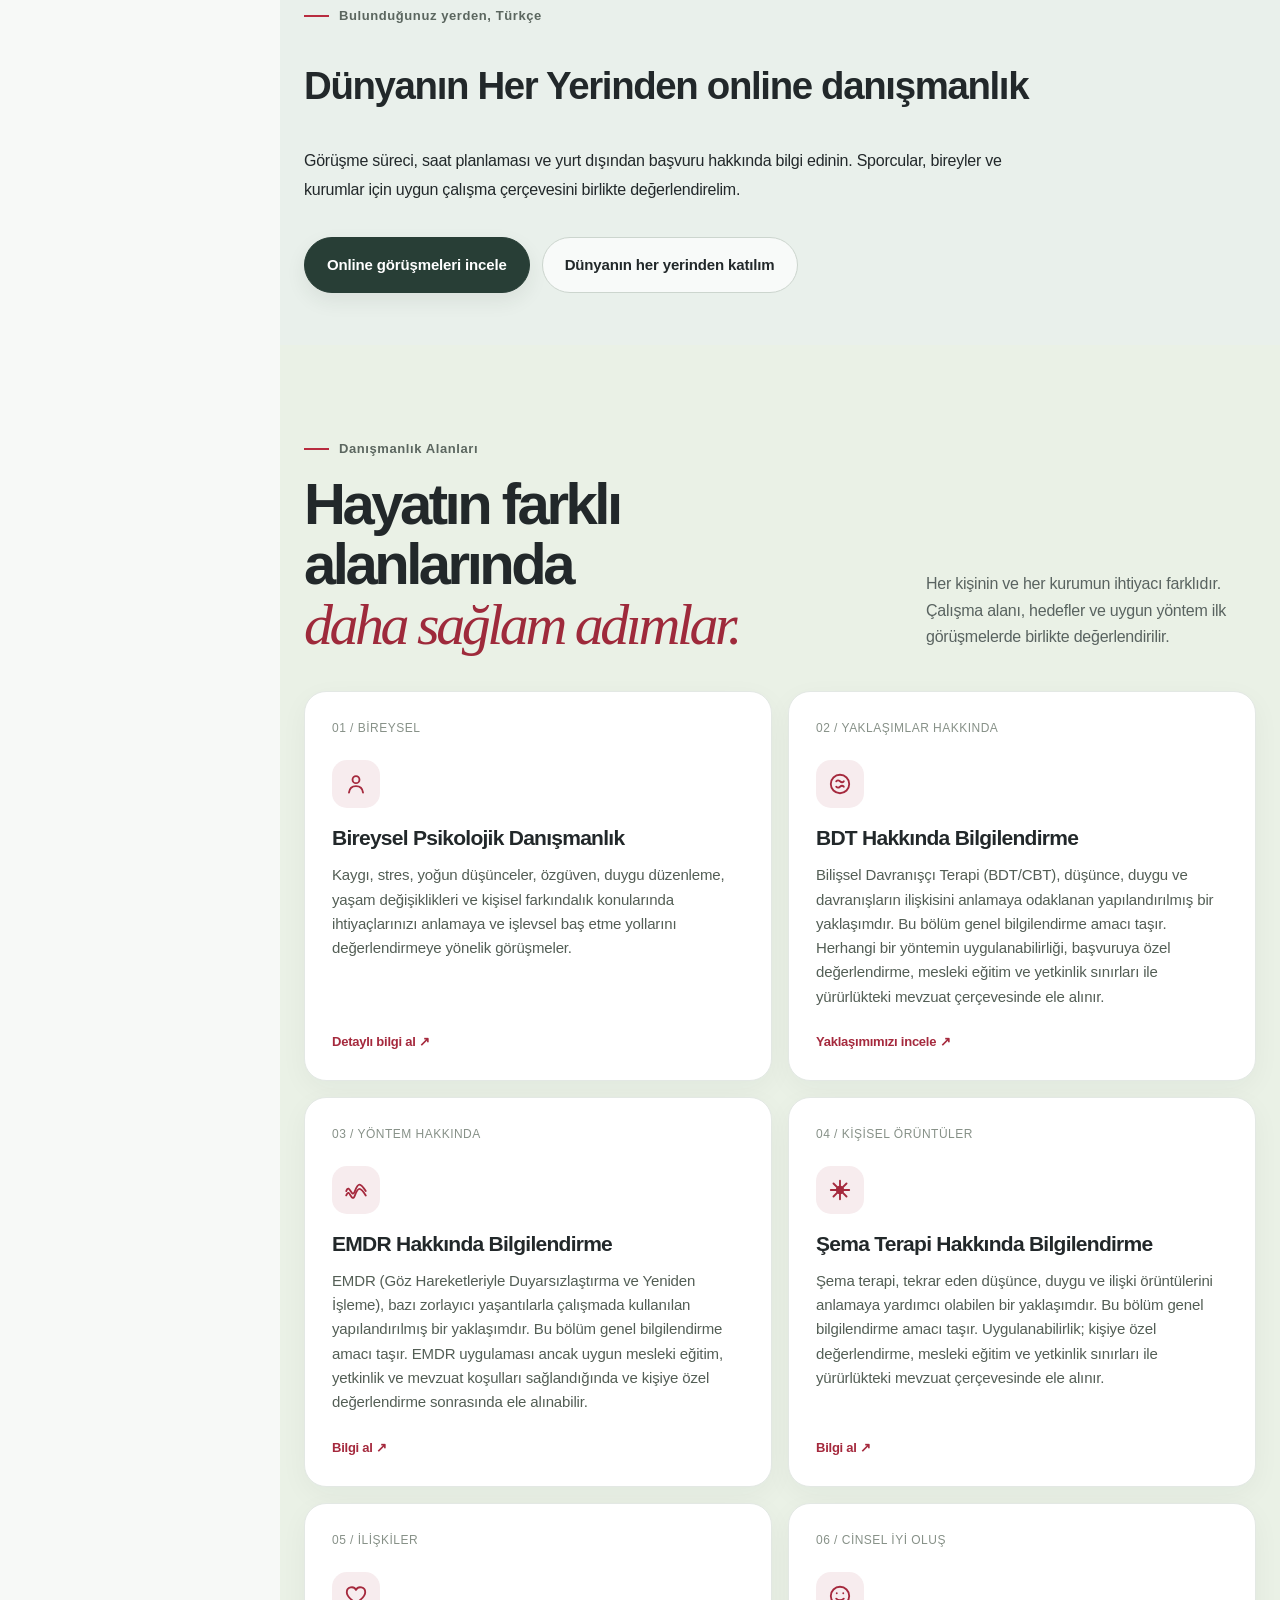
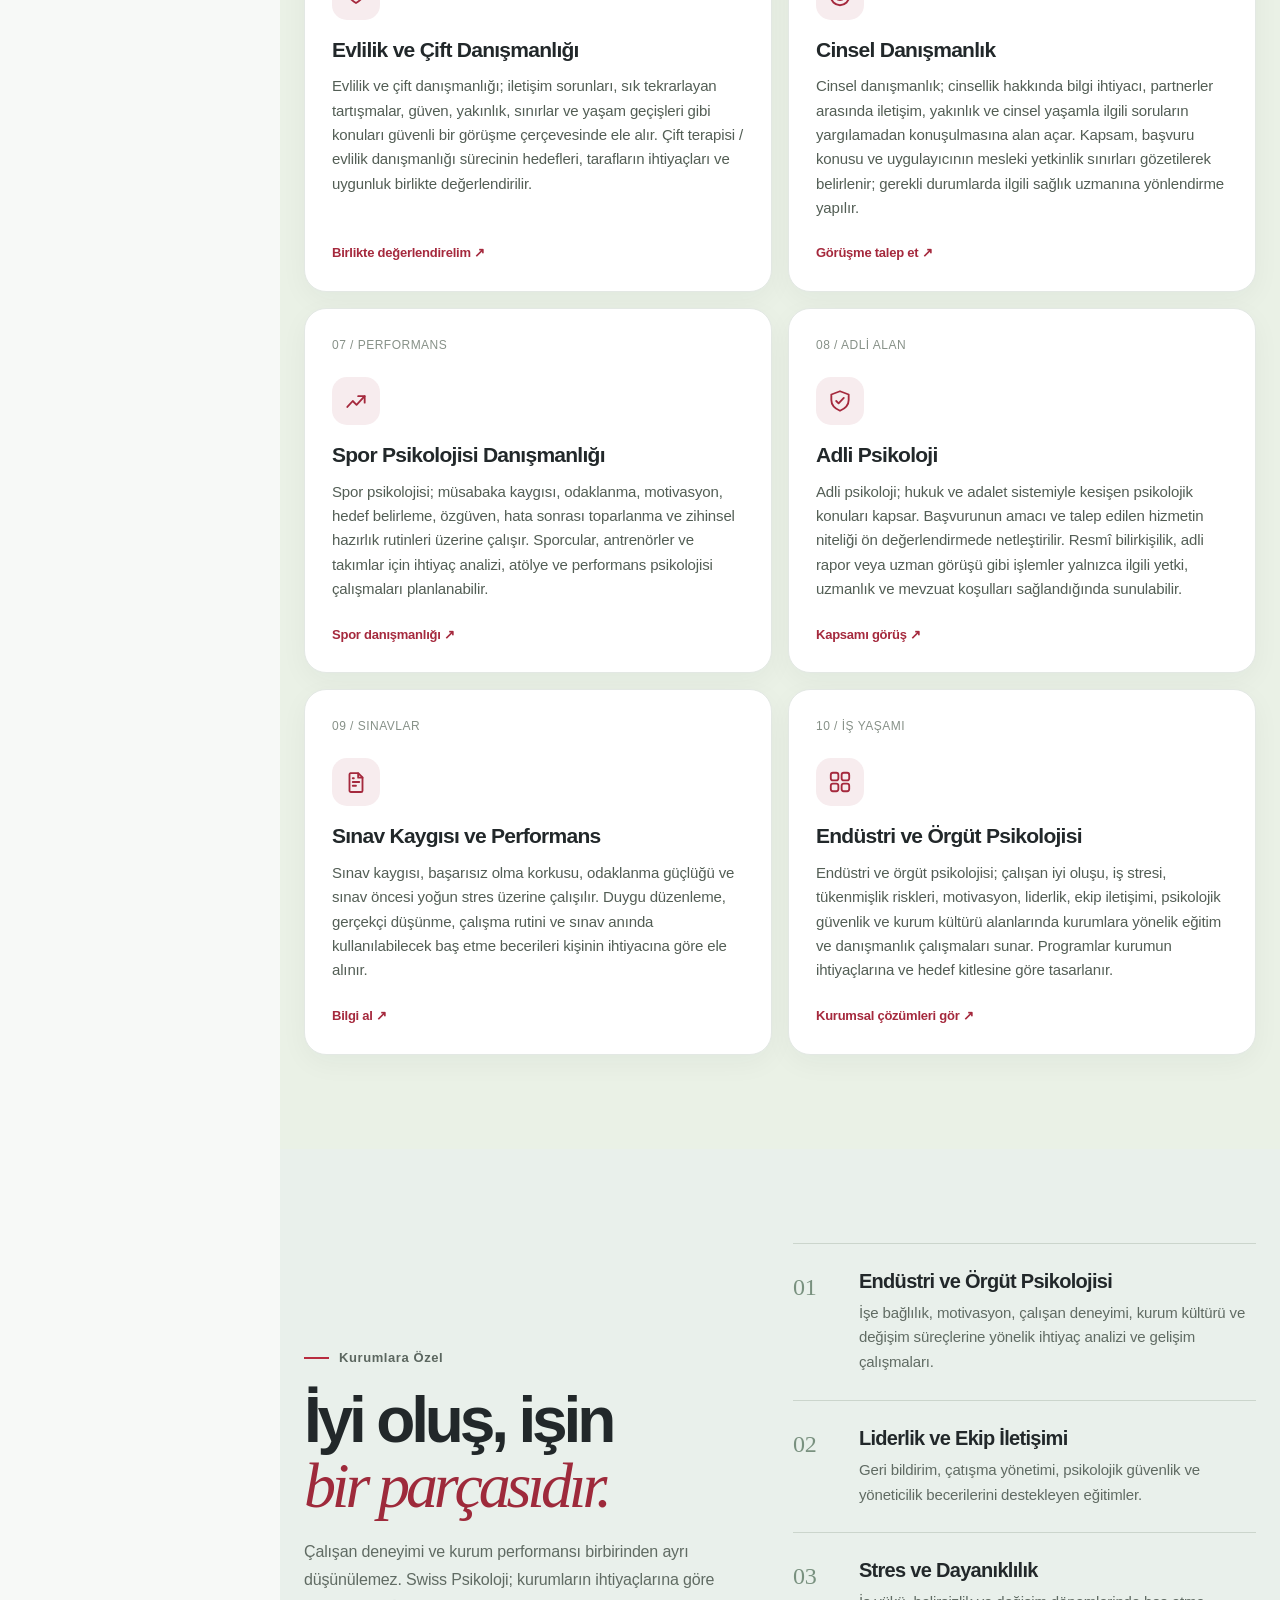
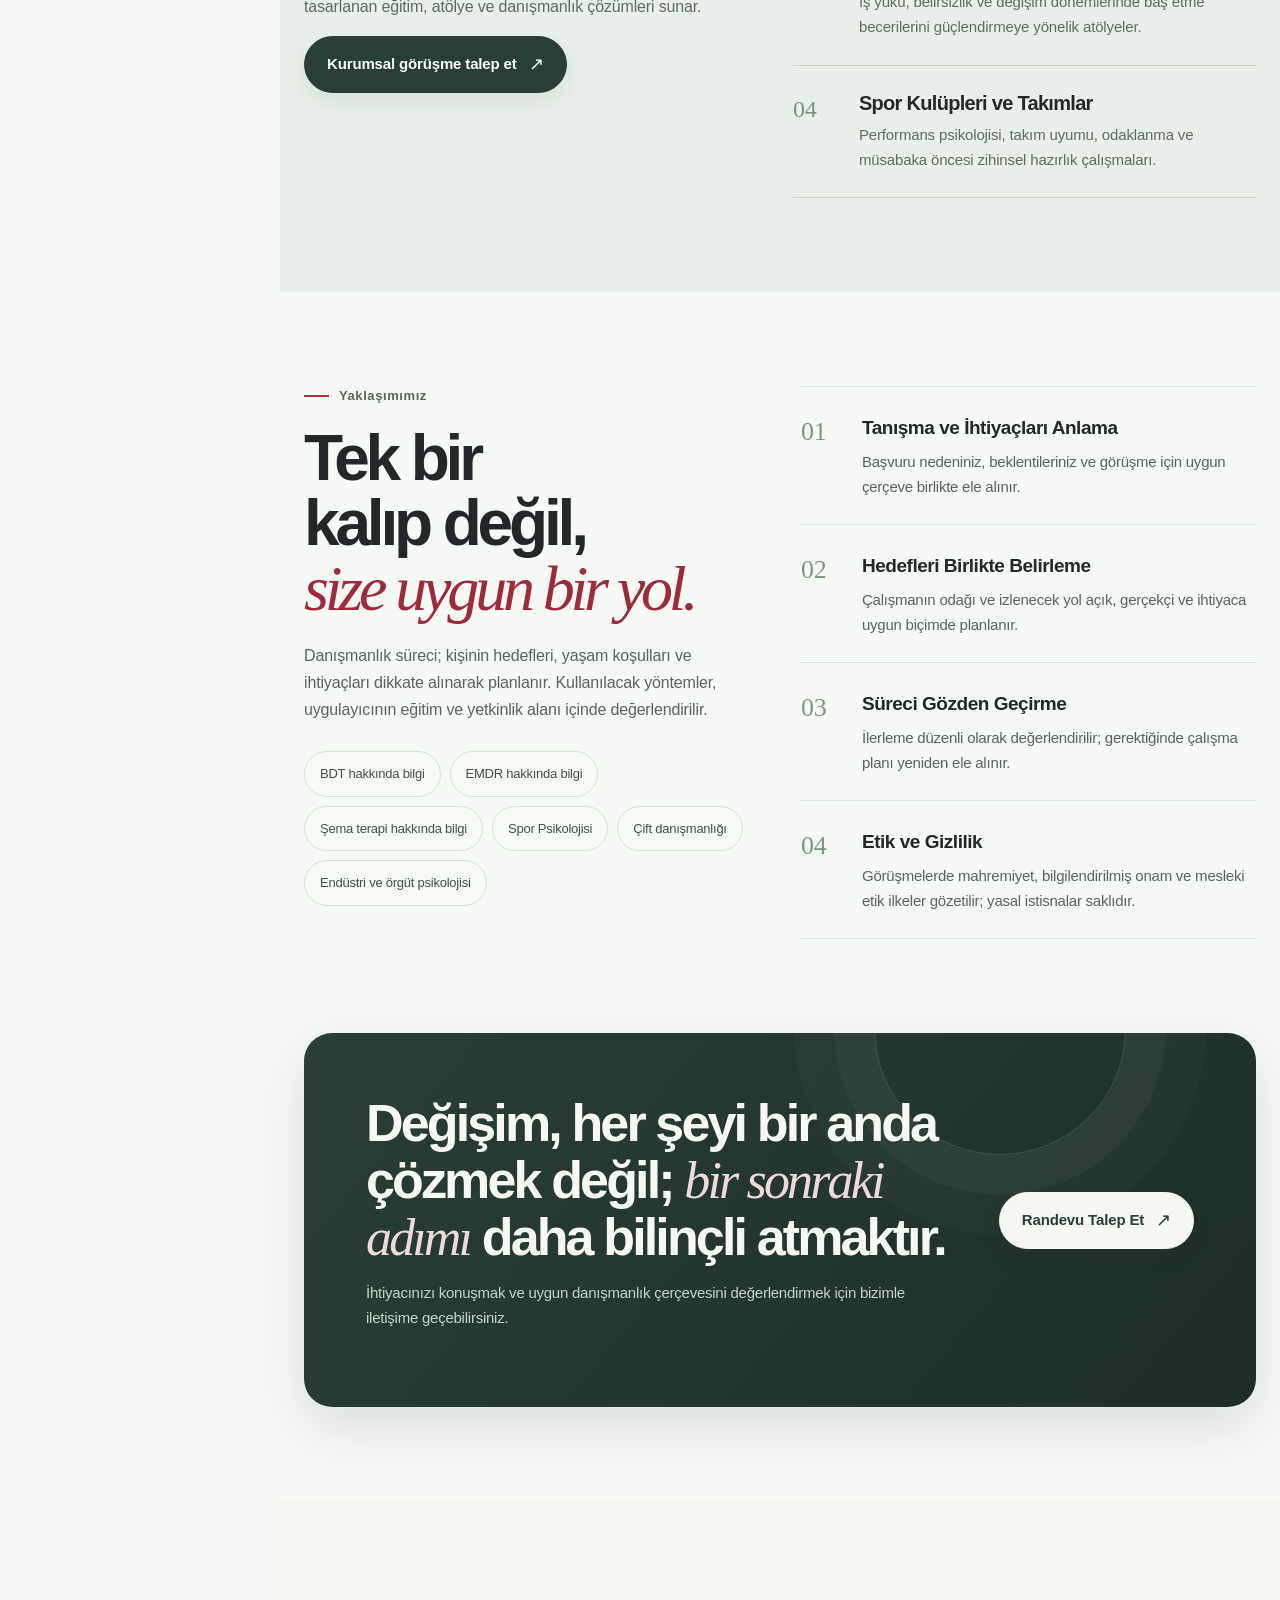
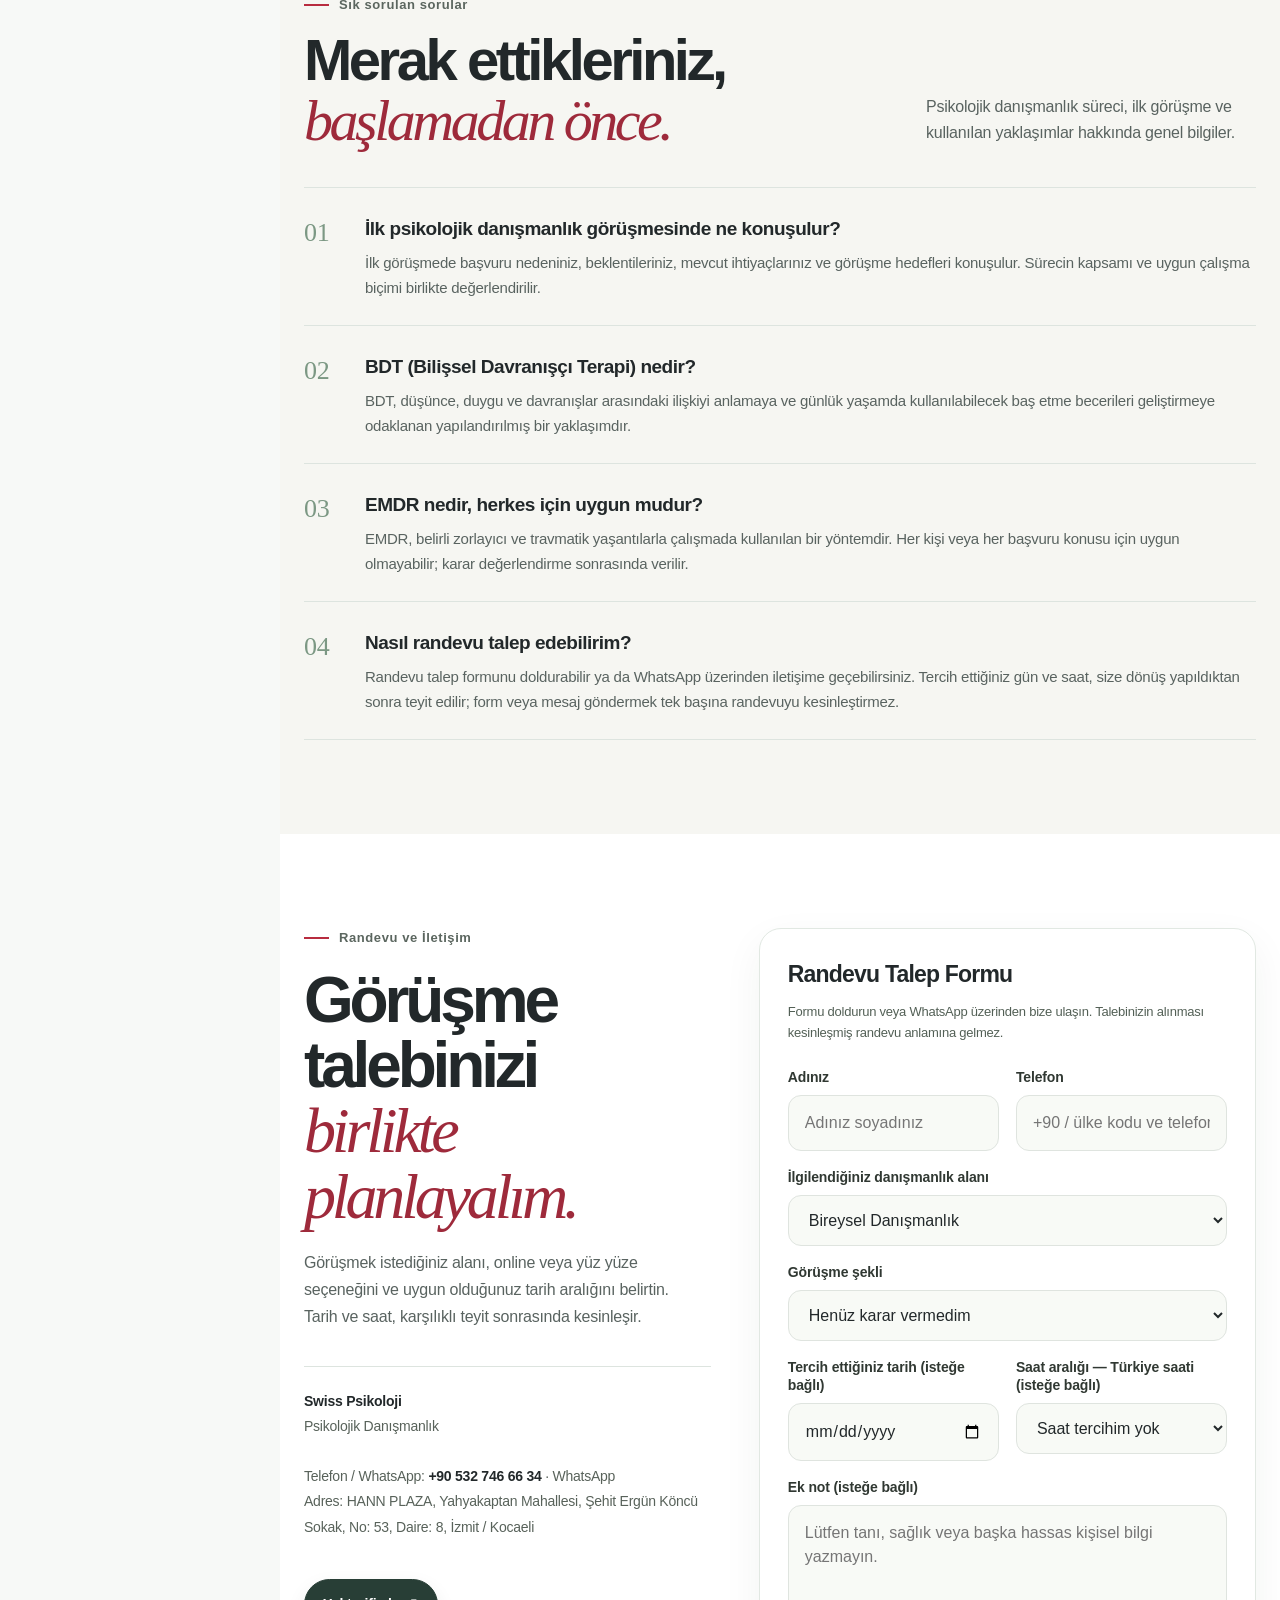
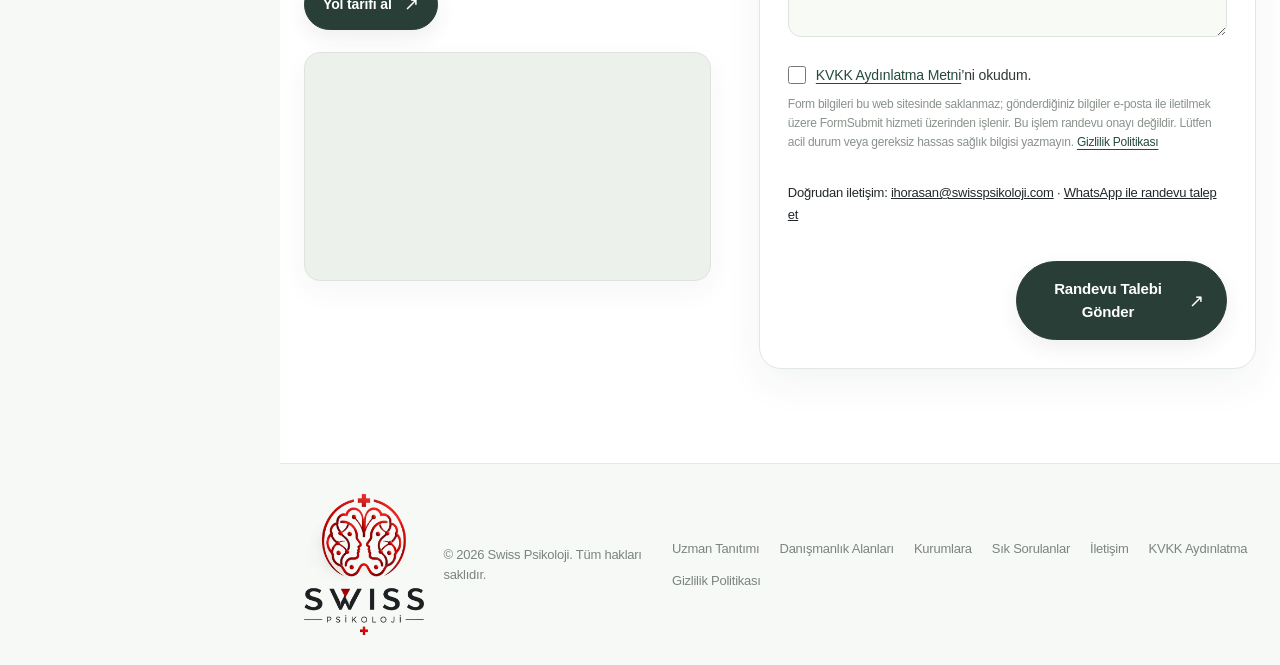
==== commit e738f3a7: "Remove redundant country/worldwide navigation tab across site" ====
--- a/index.html
+++ b/index.html
@@ -113,7 +113,7 @@
   <a class="brand wordmark" href="#top" aria-label="Swiss Psikoloji ana sayfa"><img class="brand-logo" src="/assets/logo.webp" alt="Swiss Psikoloji" width="441" height="520" decoding="async"></a>
   <div class="language-switch" aria-label="Dil seçimi"><button type="button" class="lang-btn active" data-lang="tr" onclick="setSiteLanguage('tr')">Türkçe</button><button type="button" class="lang-btn" data-lang="en" onclick="setSiteLanguage('en')">English</button></div>
     <button class="menu-toggle" type="button" aria-label="Menüyü aç" aria-controls="primary-navigation" aria-expanded="false"><span aria-hidden="true">☰</span></button>
-    <div class="navlinks" id="primary-navigation"><a href="/">Ana Sayfa</a><a href="/#uzman">Psikolog İsmail Horasan</a><a href="/spor-psikolojisi.html">Spor Psikolojisi</a><a href="/is-ve-orgut-psikolojisi.html">Endüstri ve Örgüt Psikolojisi</a><a href="/kurumsal-egitimler.html">Kurumsal Eğitimler</a><a href="/online-danismanlik.html">Online Danışmanlık</a><a href="/dunya-genelinde-online-danismanlik.html">Dünya Genelinde Online</a><a href="/#iletisim">İletişim</a></div>
+    <div class="navlinks" id="primary-navigation"><a href="/">Ana Sayfa</a><a href="/#uzman">Psikolog İsmail Horasan</a><a href="/spor-psikolojisi.html">Spor Psikolojisi</a><a href="/is-ve-orgut-psikolojisi.html">Endüstri ve Örgüt Psikolojisi</a><a href="/kurumsal-egitimler.html">Kurumsal Eğitimler</a><a href="/online-danismanlik.html">Online Danışmanlık</a><a href="/#iletisim">İletişim</a></div>
   <a class="navcta" href="#randevu">Randevu Talep Et <span class="arrow" aria-hidden="true">↗</span></a>
 </nav>
 <main id="top">
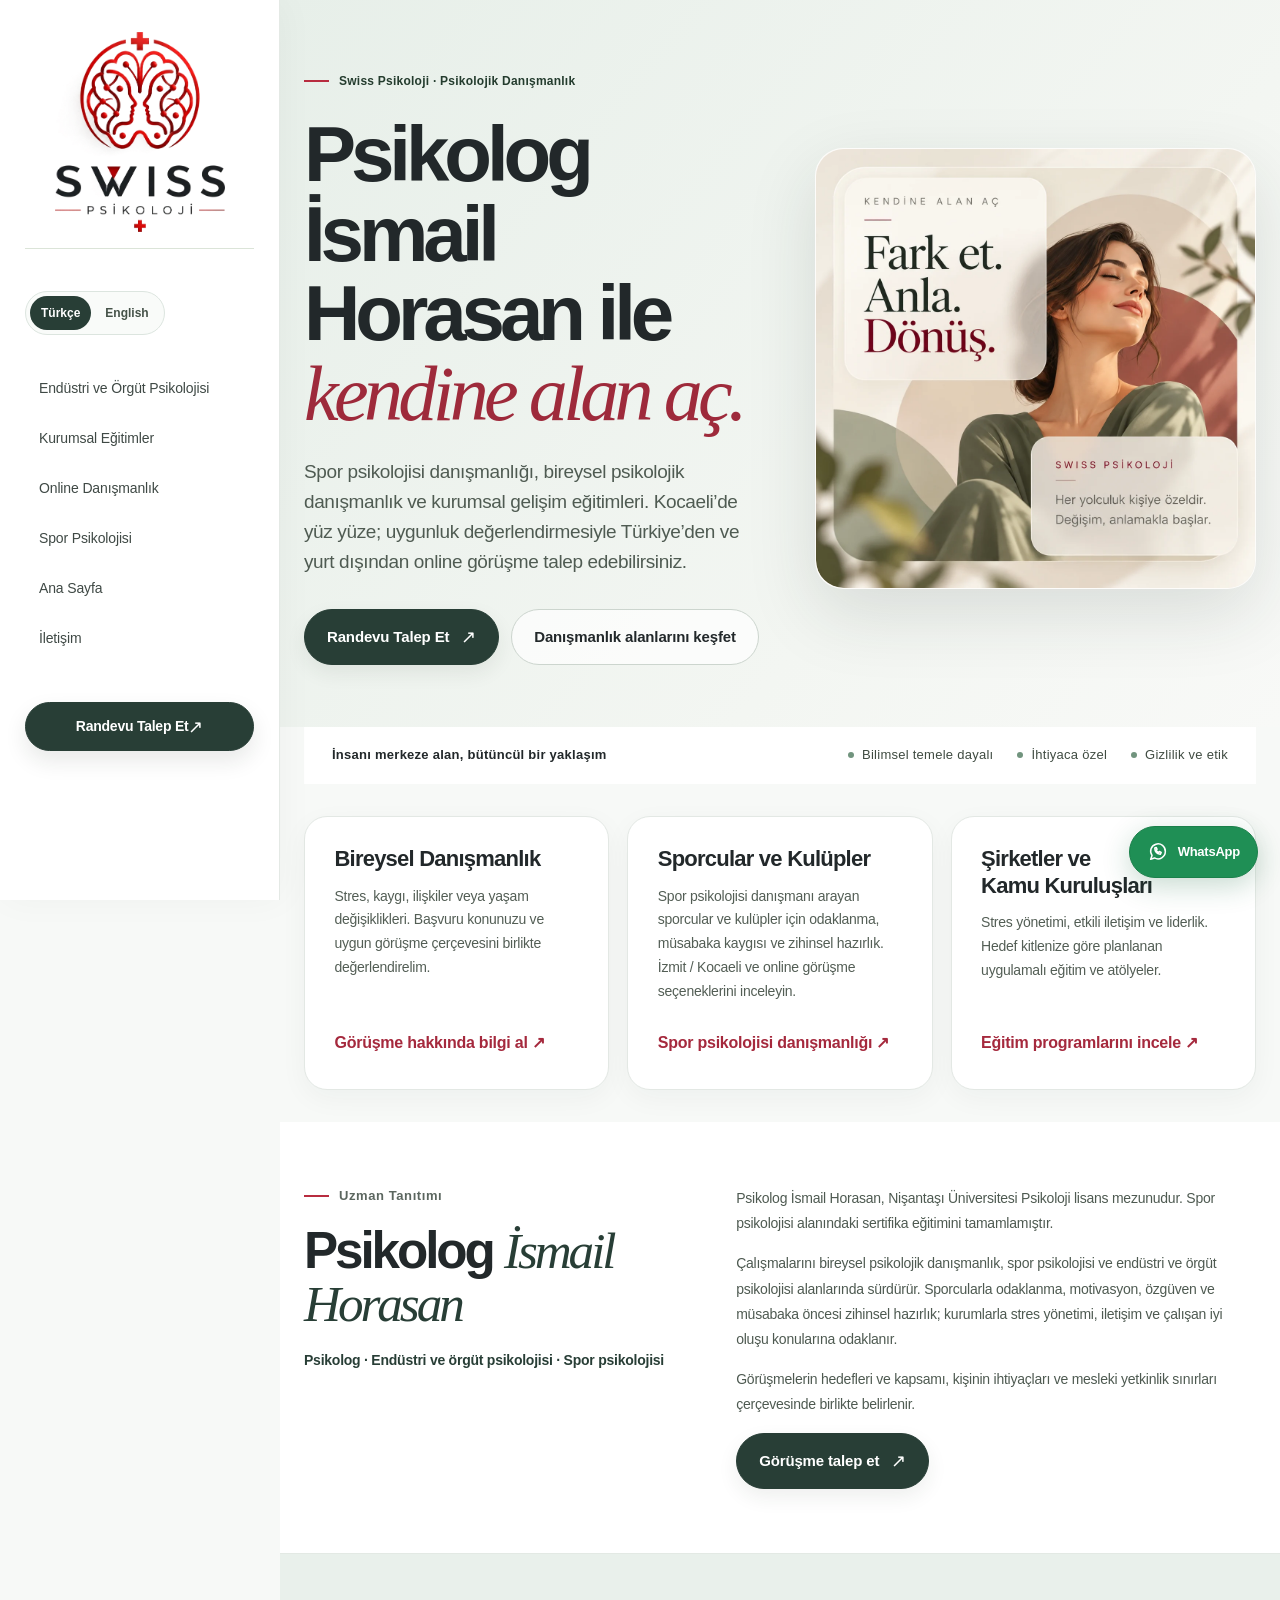
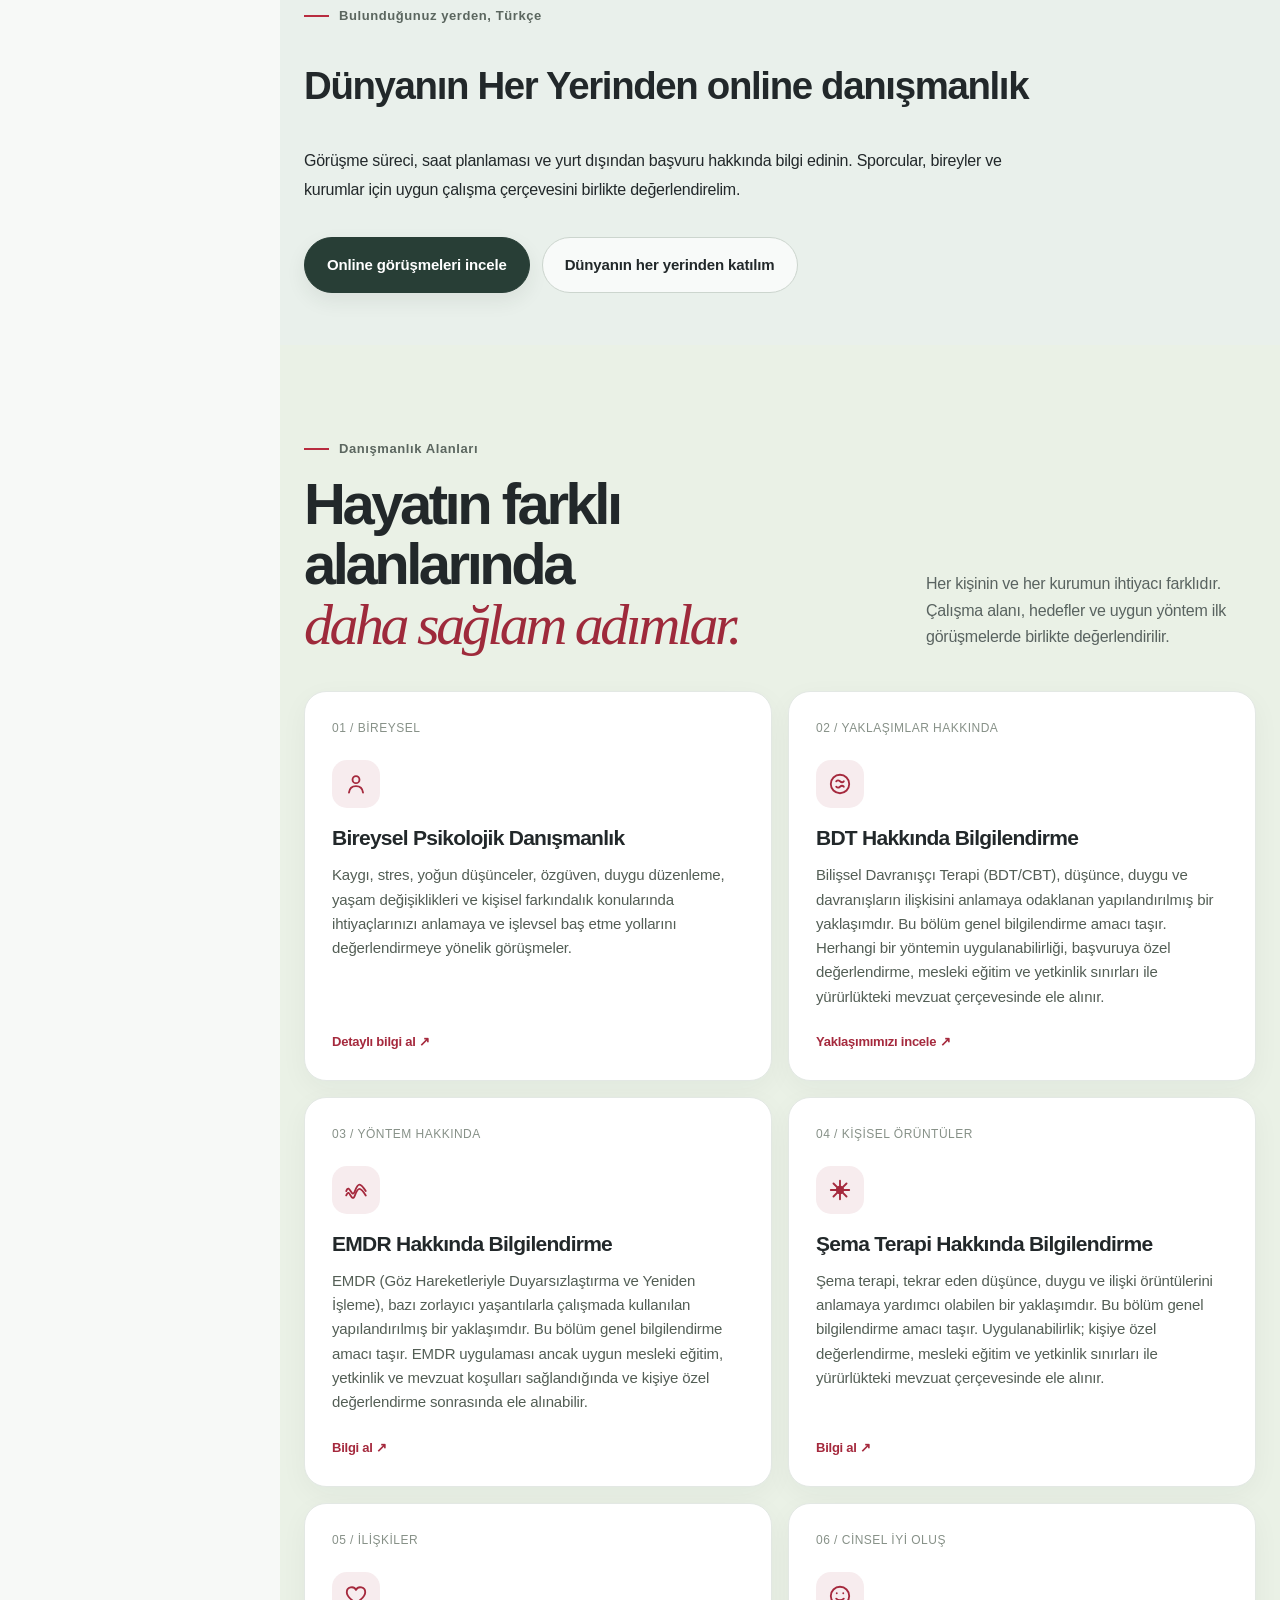
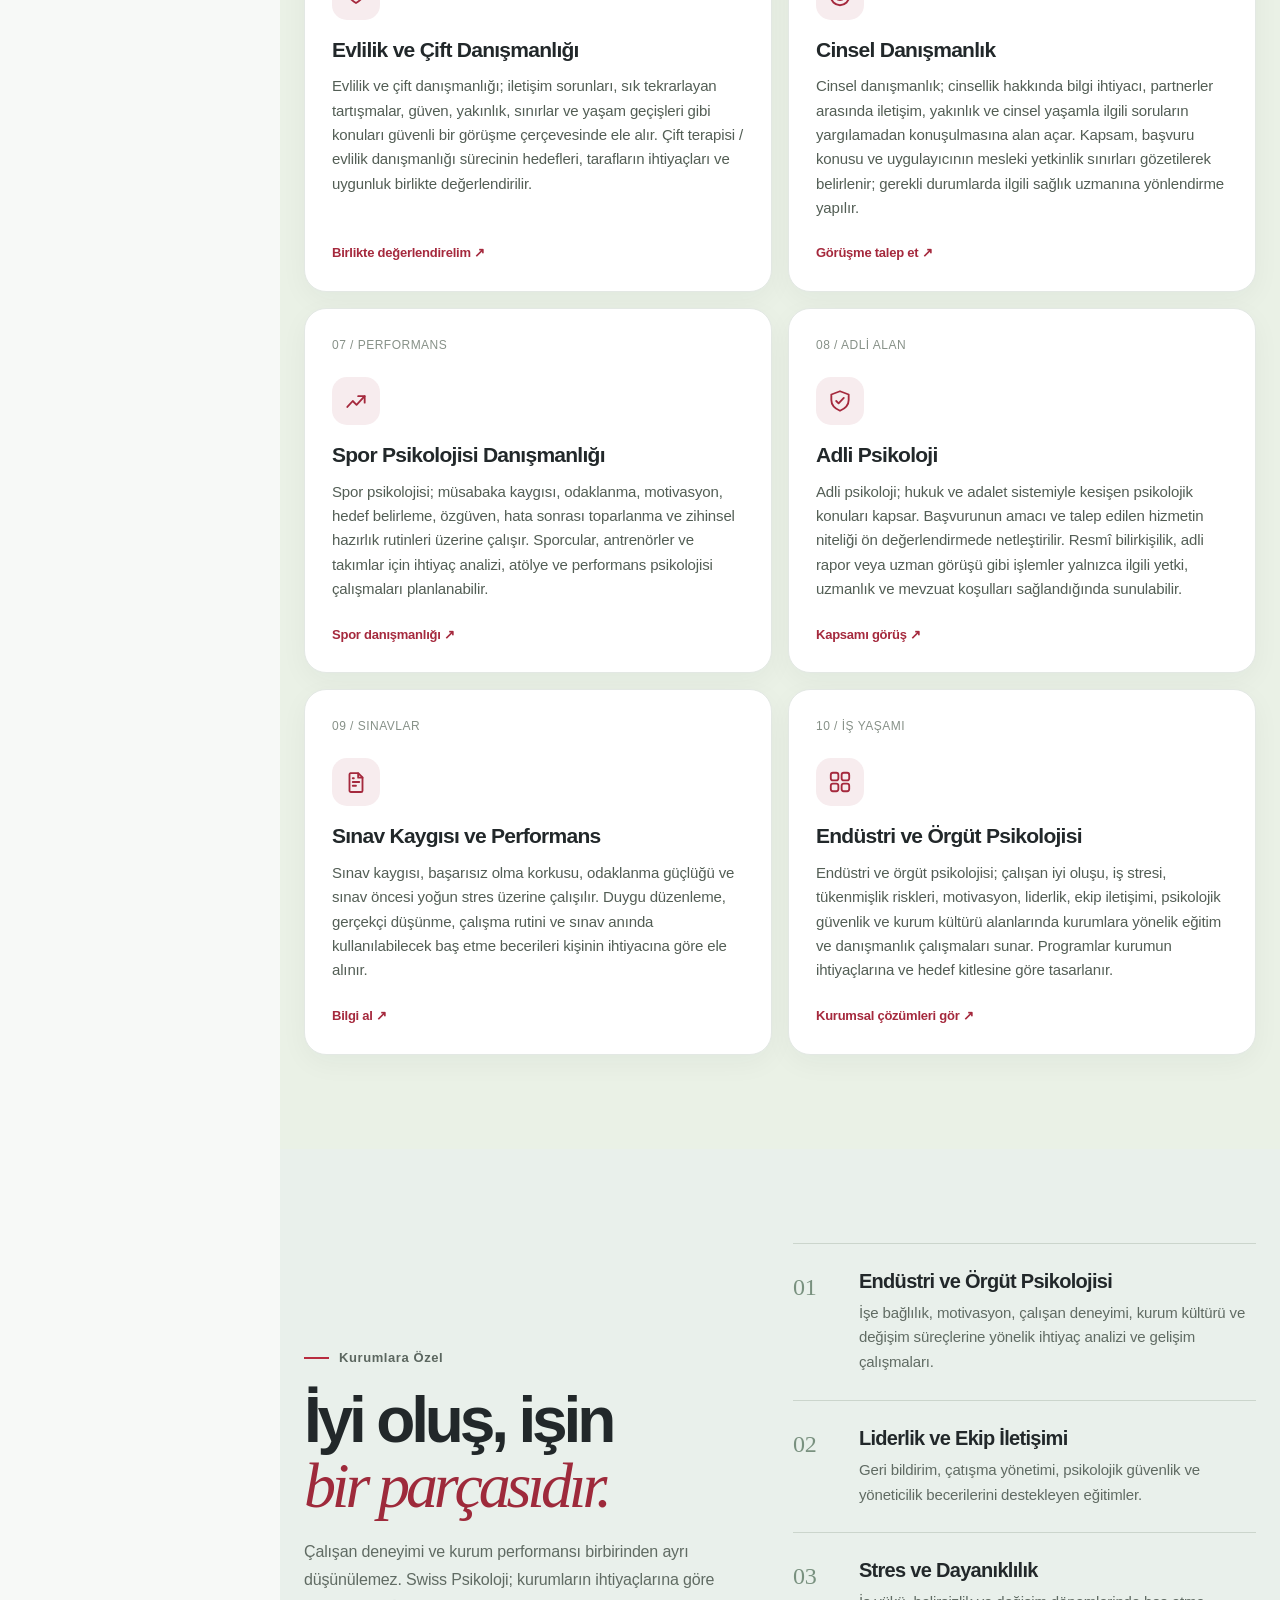
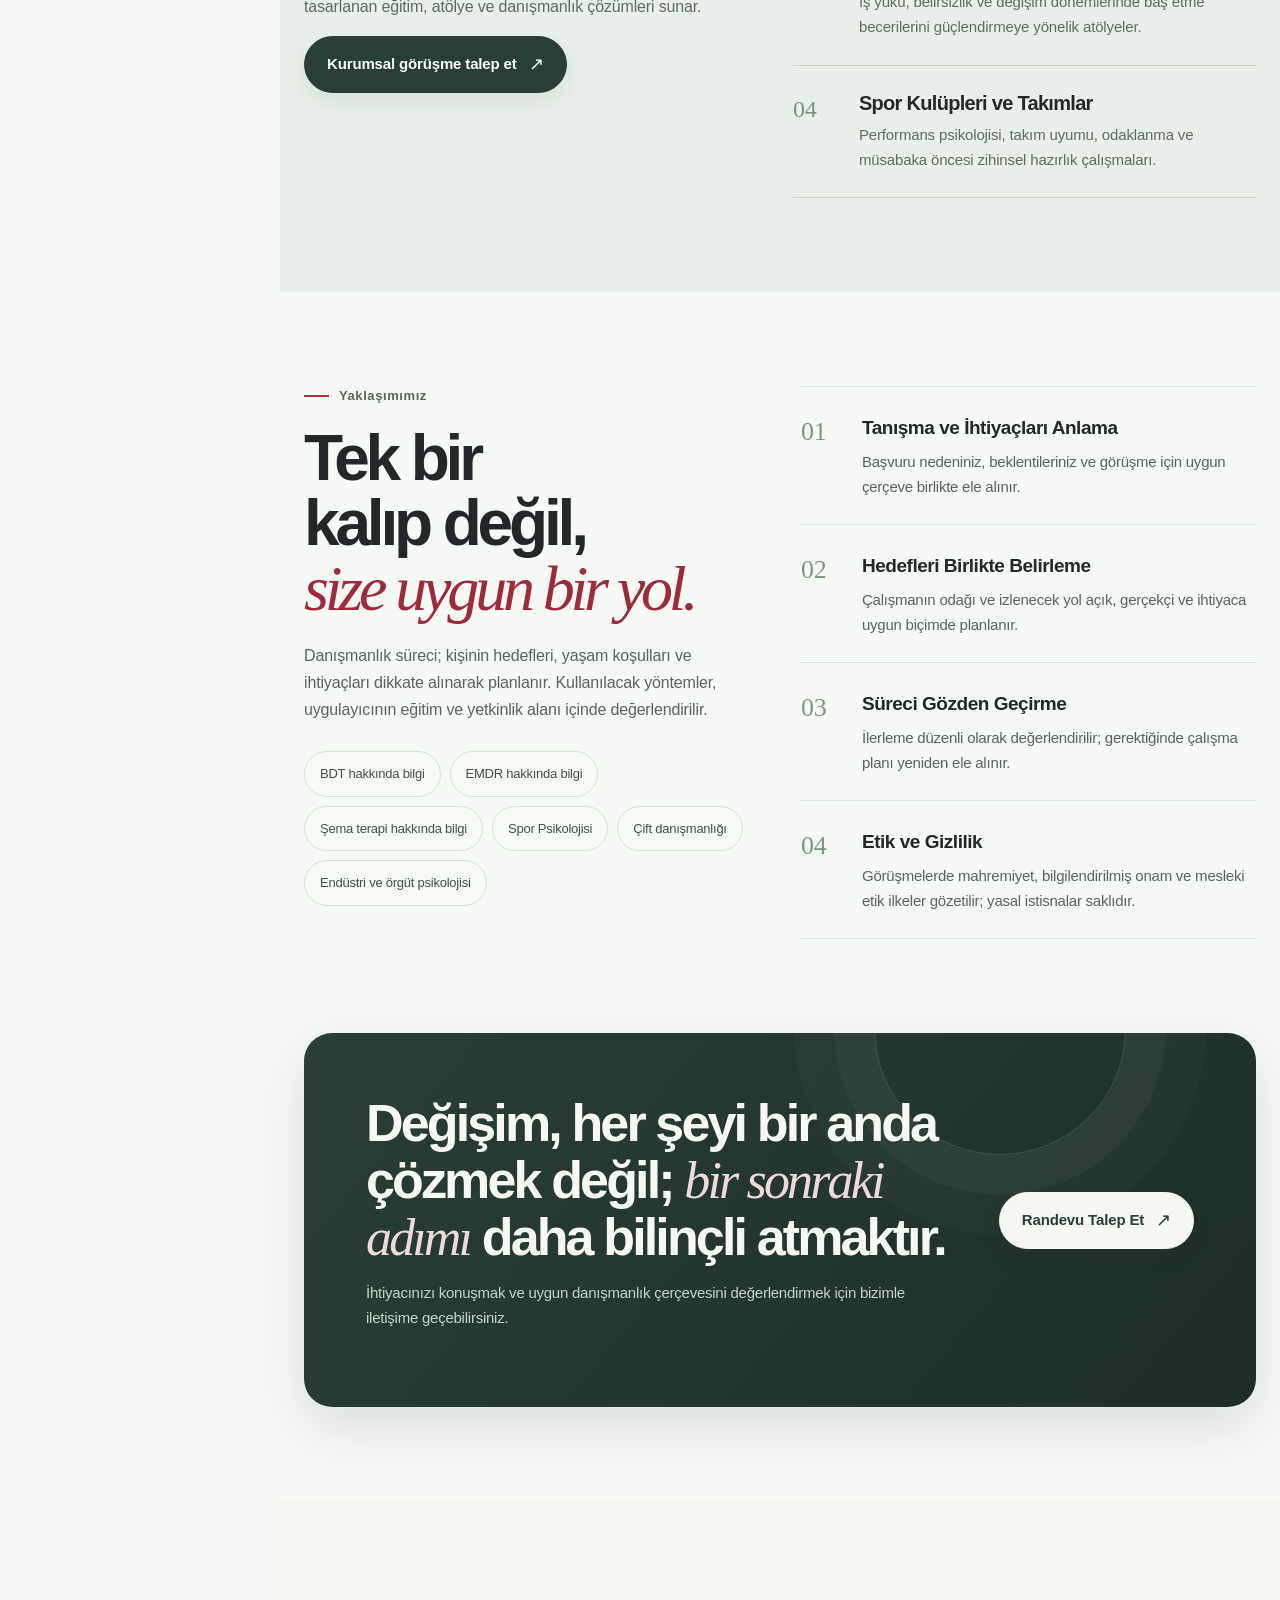
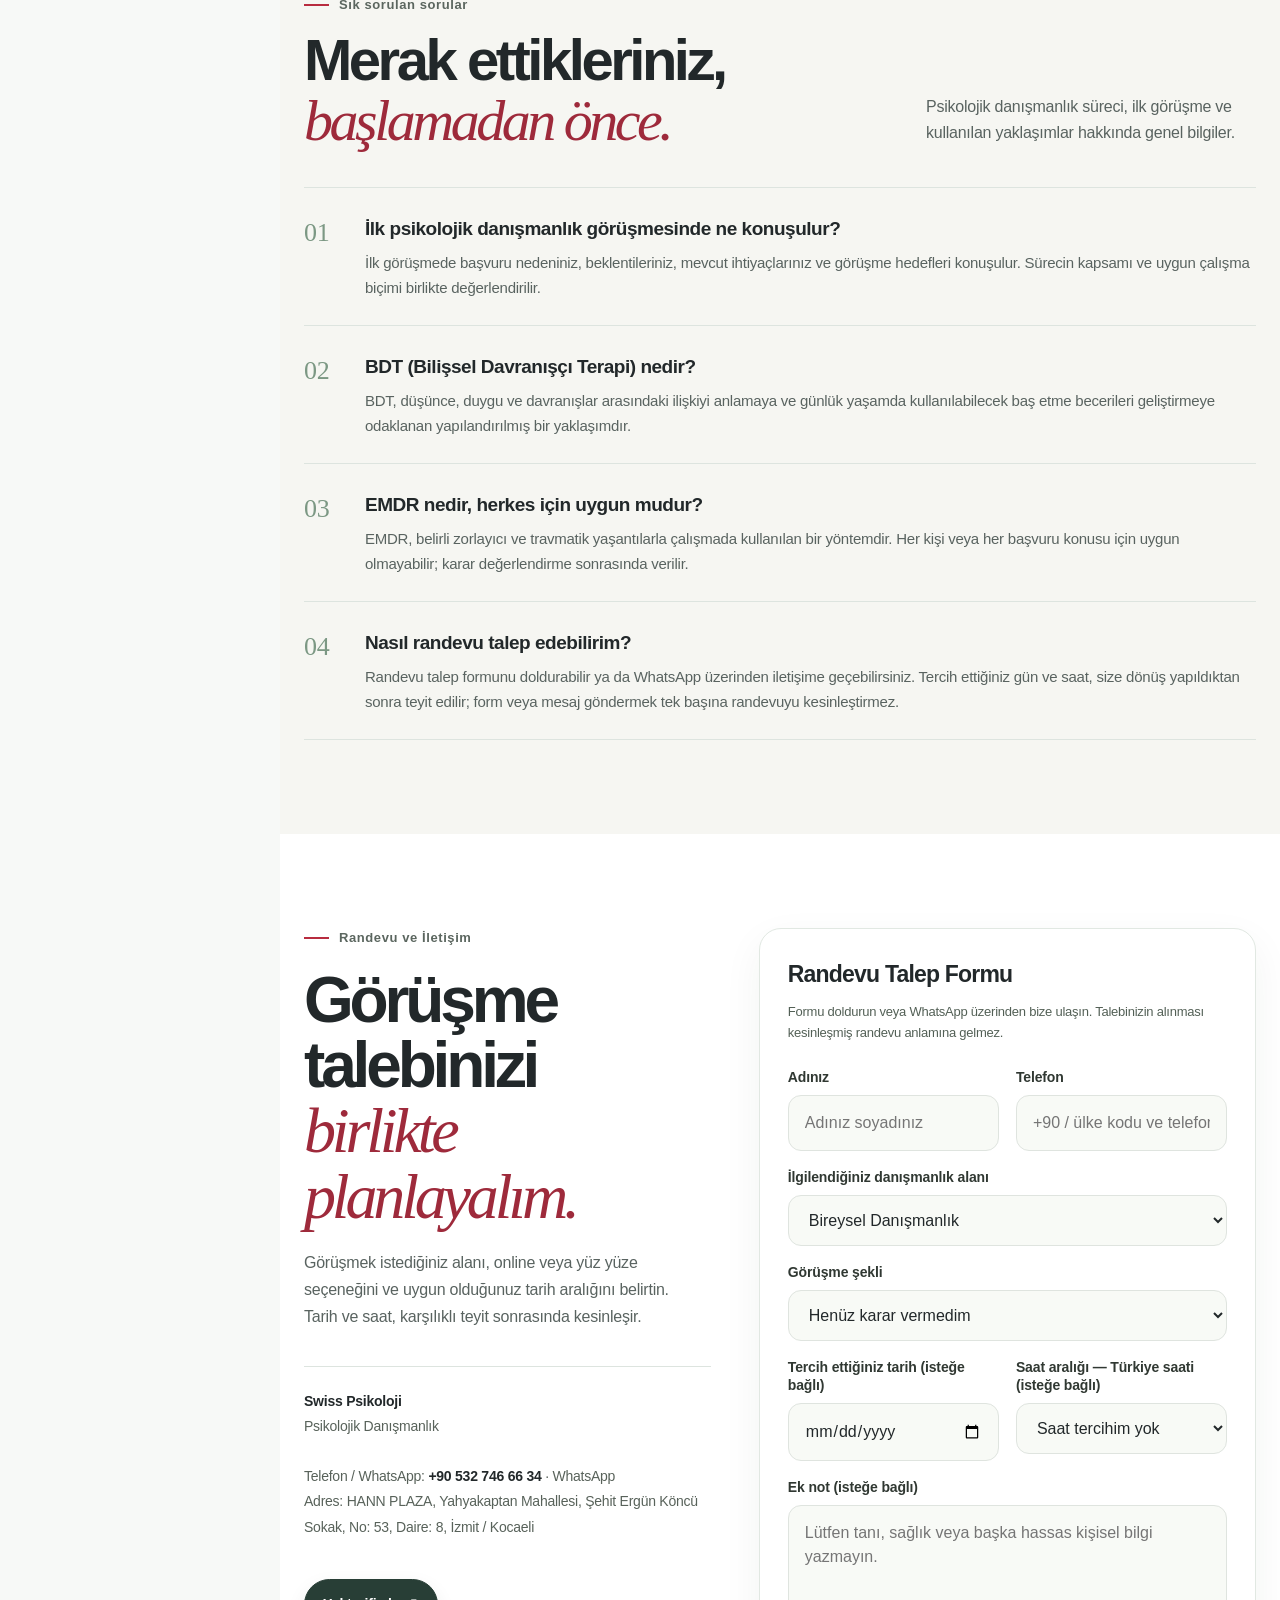
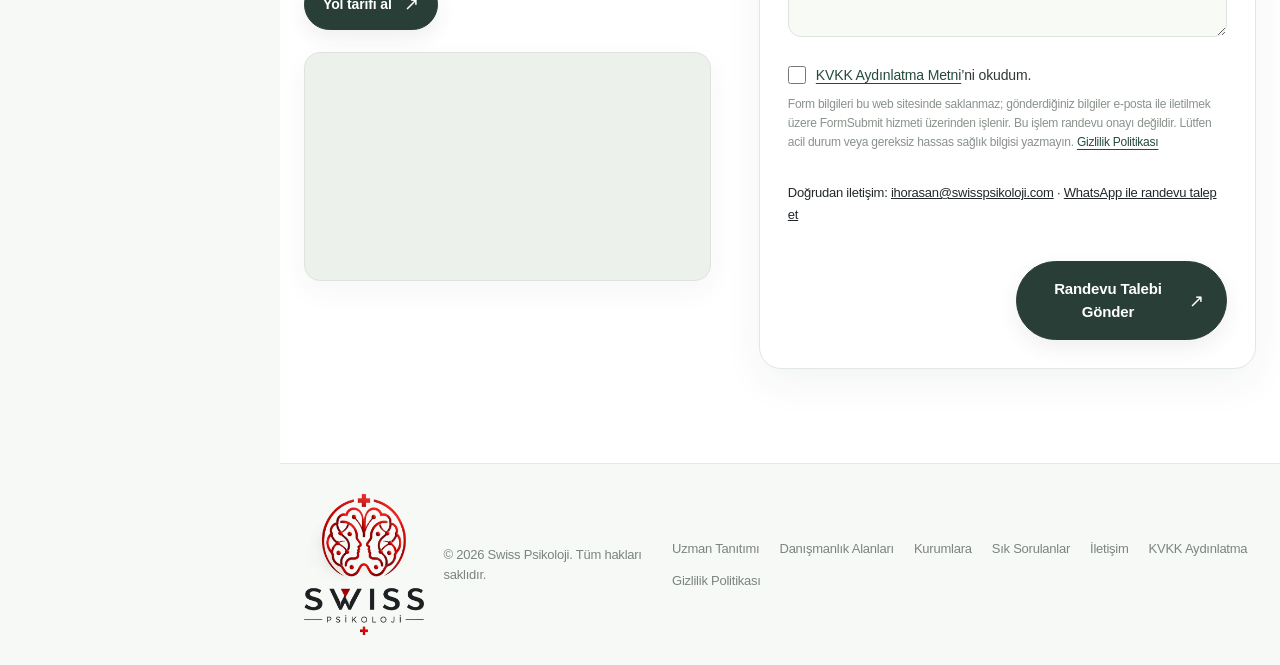
==== commit bfcc3e0d: "Sort navigation by label length and remove duplicate psychologist link" ====
--- a/index.html
+++ b/index.html
@@ -113,7 +113,7 @@
   <a class="brand wordmark" href="#top" aria-label="Swiss Psikoloji ana sayfa"><img class="brand-logo" src="/assets/logo.webp" alt="Swiss Psikoloji" width="441" height="520" decoding="async"></a>
   <div class="language-switch" aria-label="Dil seçimi"><button type="button" class="lang-btn active" data-lang="tr" onclick="setSiteLanguage('tr')">Türkçe</button><button type="button" class="lang-btn" data-lang="en" onclick="setSiteLanguage('en')">English</button></div>
     <button class="menu-toggle" type="button" aria-label="Menüyü aç" aria-controls="primary-navigation" aria-expanded="false"><span aria-hidden="true">☰</span></button>
-    <div class="navlinks" id="primary-navigation"><a href="/">Ana Sayfa</a><a href="/#uzman">Psikolog İsmail Horasan</a><a href="/spor-psikolojisi.html">Spor Psikolojisi</a><a href="/is-ve-orgut-psikolojisi.html">Endüstri ve Örgüt Psikolojisi</a><a href="/kurumsal-egitimler.html">Kurumsal Eğitimler</a><a href="/online-danismanlik.html">Online Danışmanlık</a><a href="/#iletisim">İletişim</a></div>
+    <div class="navlinks" id="primary-navigation"><a href="/is-ve-orgut-psikolojisi.html">Endüstri ve Örgüt Psikolojisi</a><a href="/kurumsal-egitimler.html">Kurumsal Eğitimler</a><a href="/online-danismanlik.html">Online Danışmanlık</a><a href="/spor-psikolojisi.html">Spor Psikolojisi</a><a href="/">Ana Sayfa</a><a href="/#iletisim">İletişim</a></div>
   <a class="navcta" href="#randevu">Randevu Talep Et <span class="arrow" aria-hidden="true">↗</span></a>
 </nav>
 <main id="top">
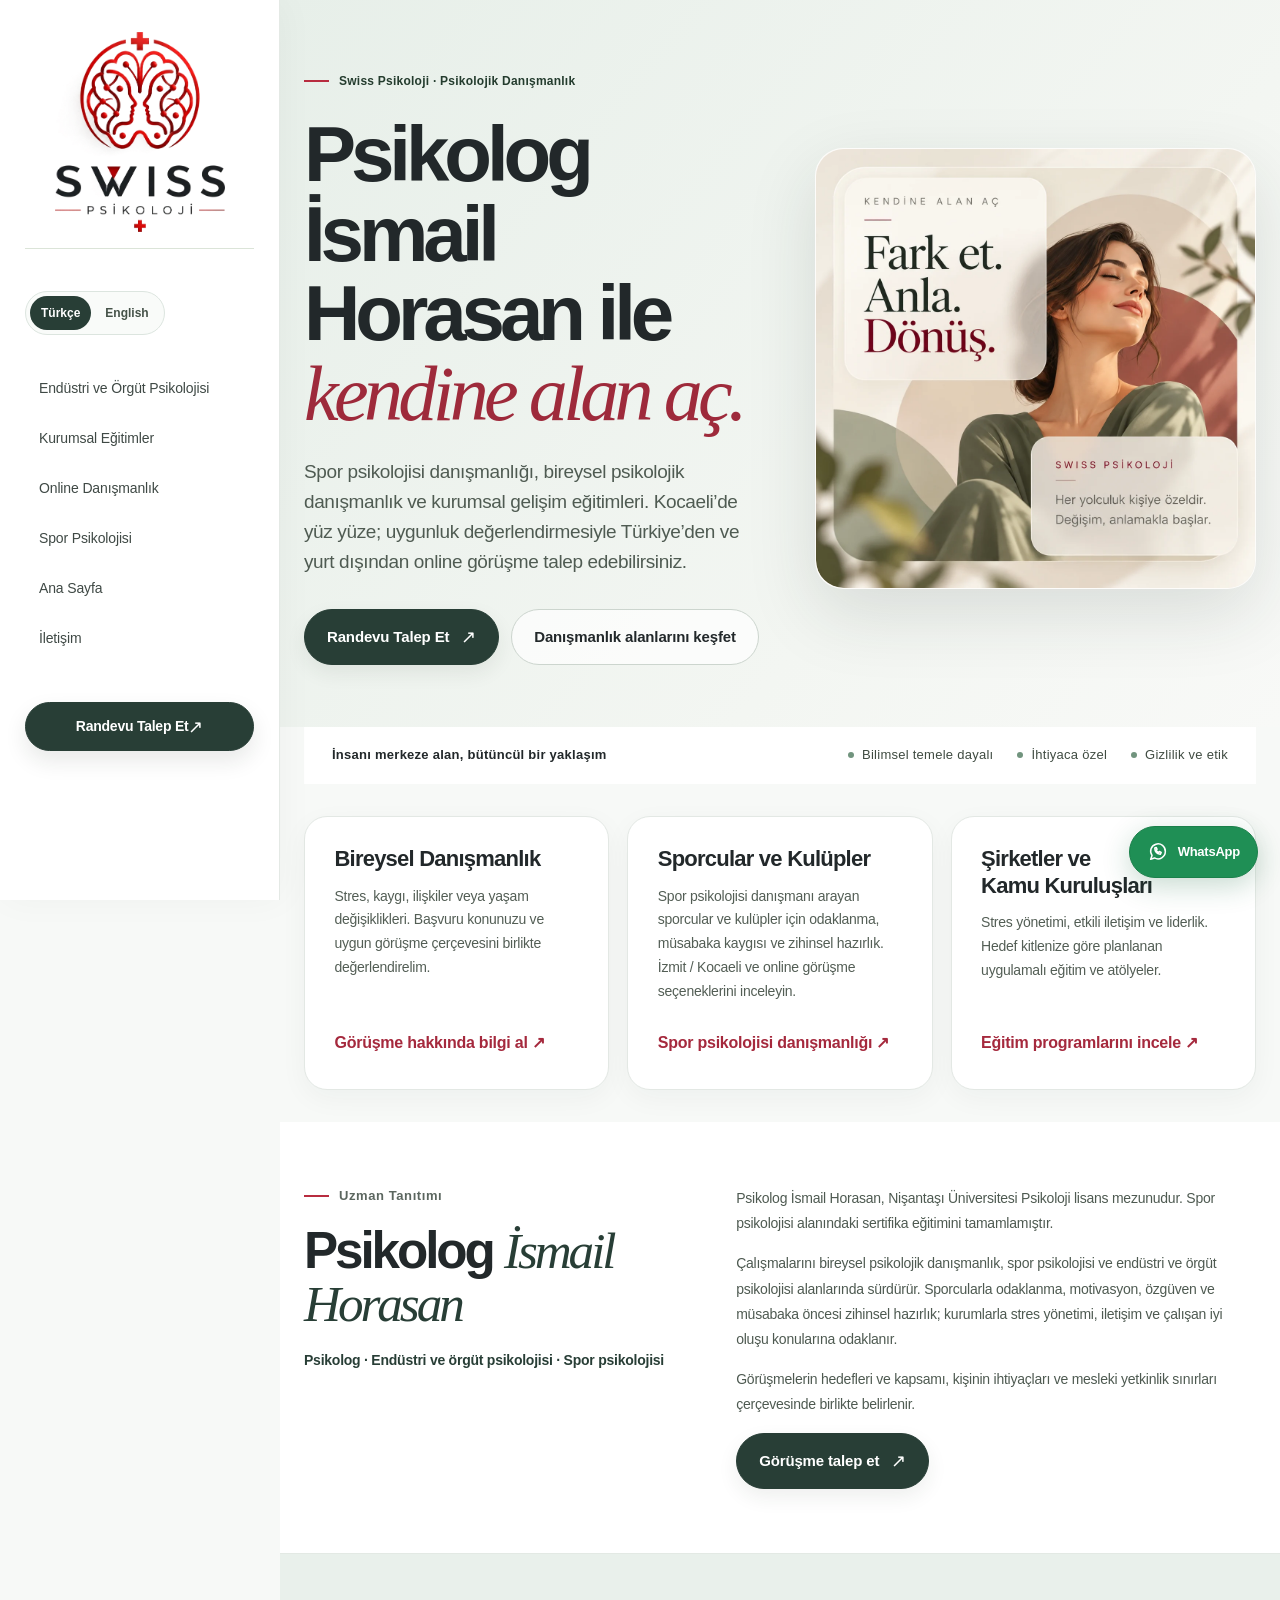
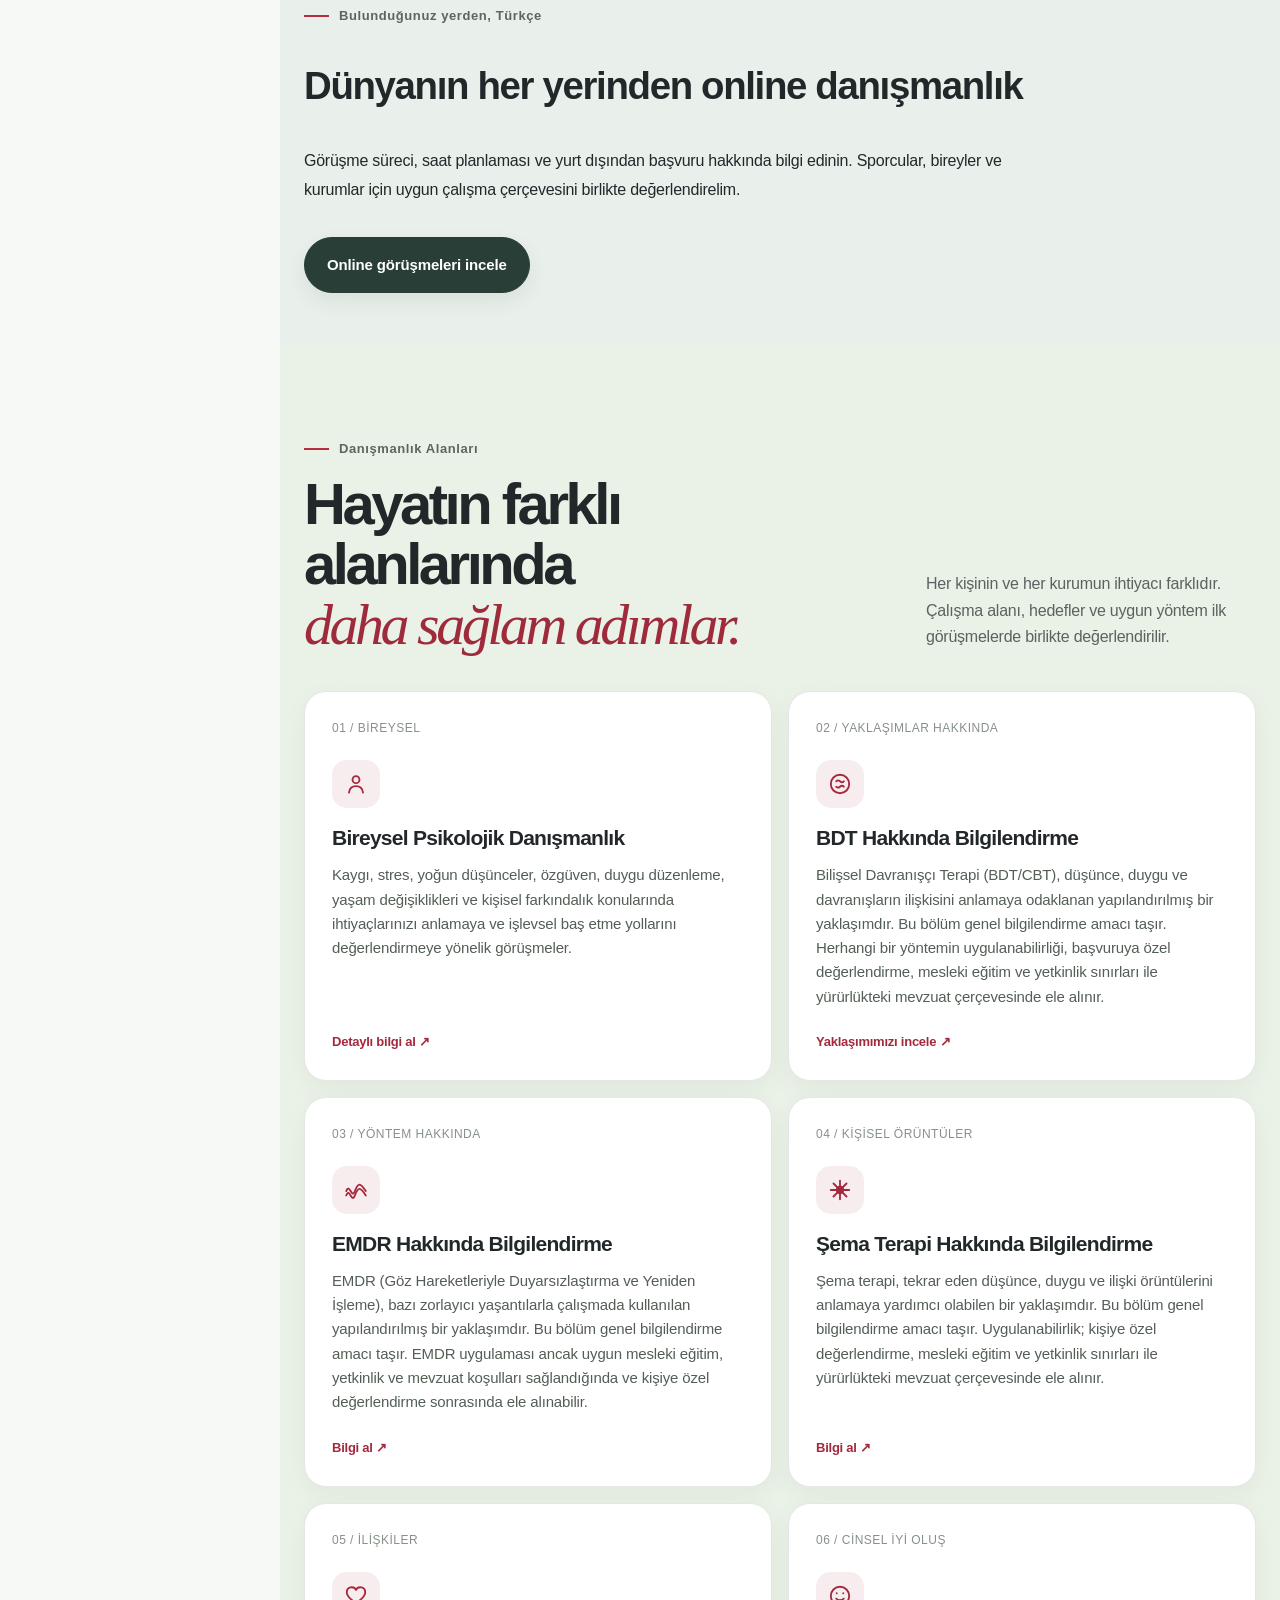
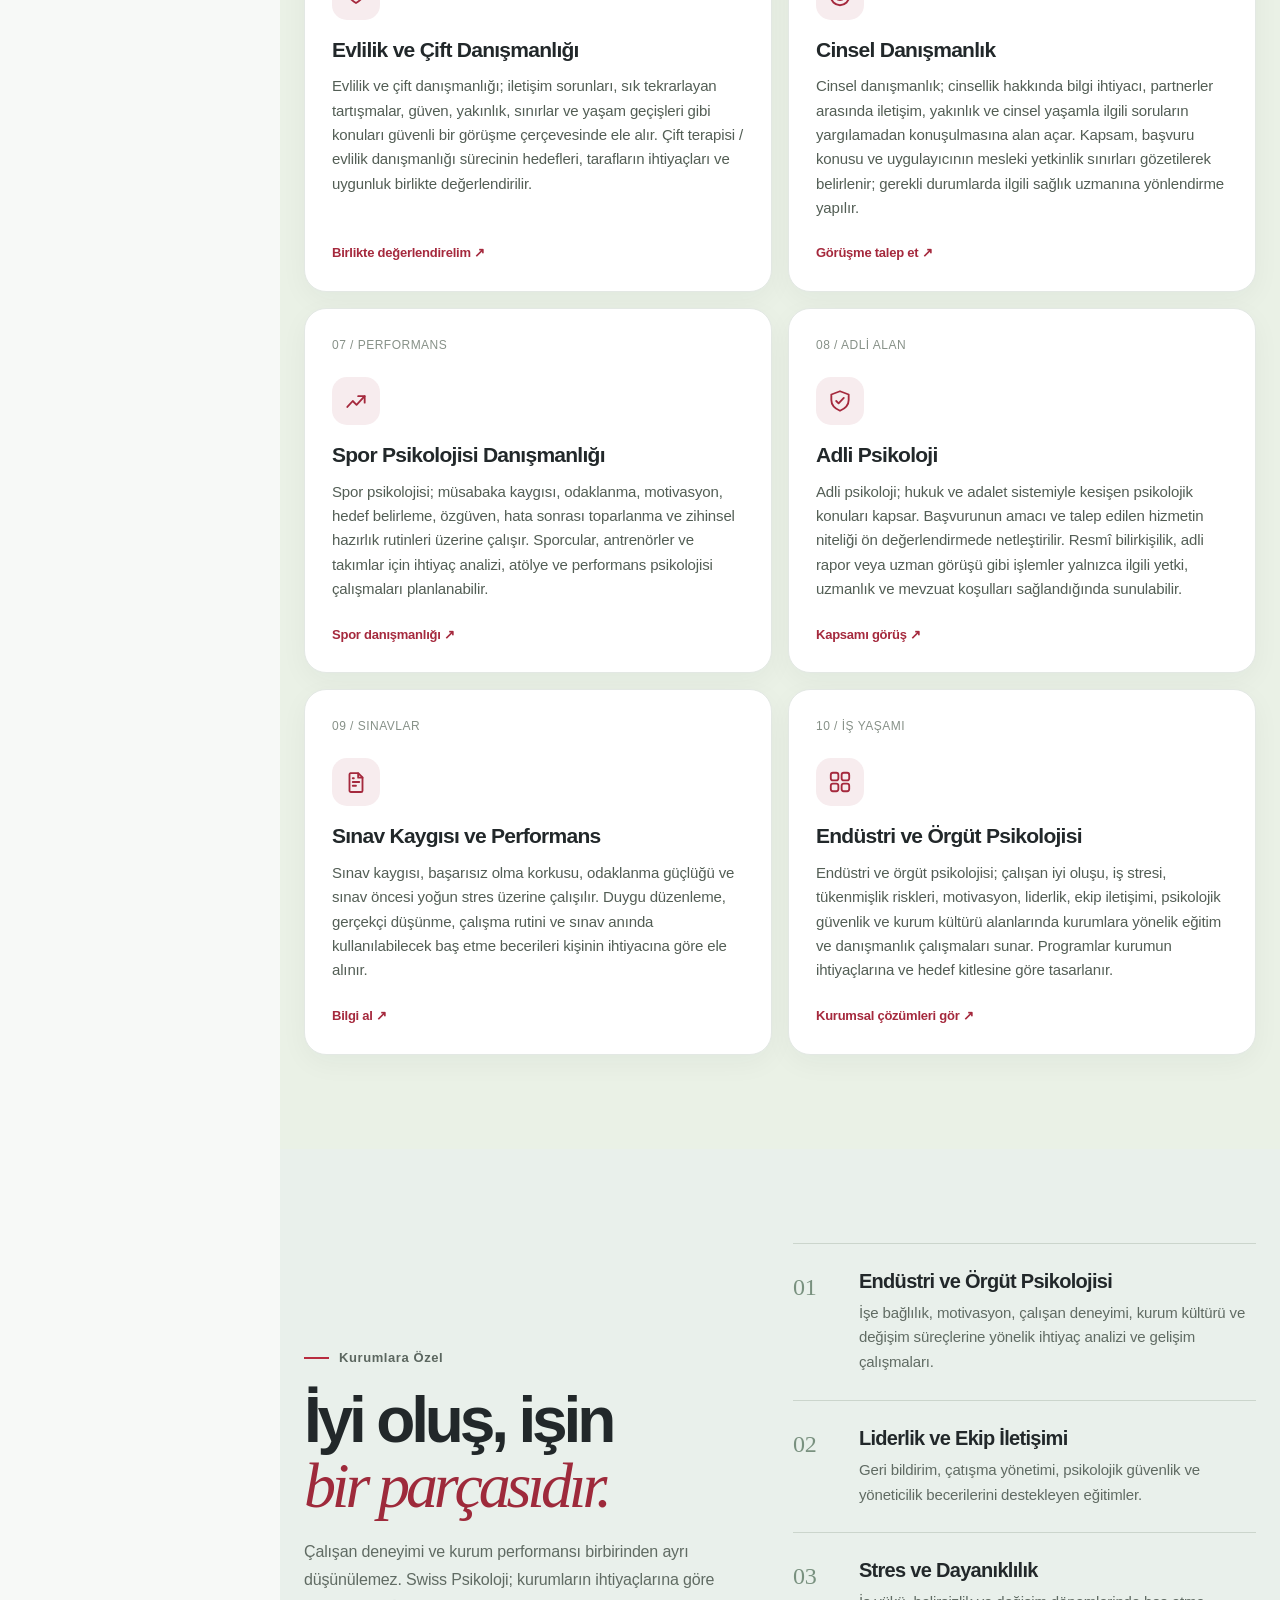
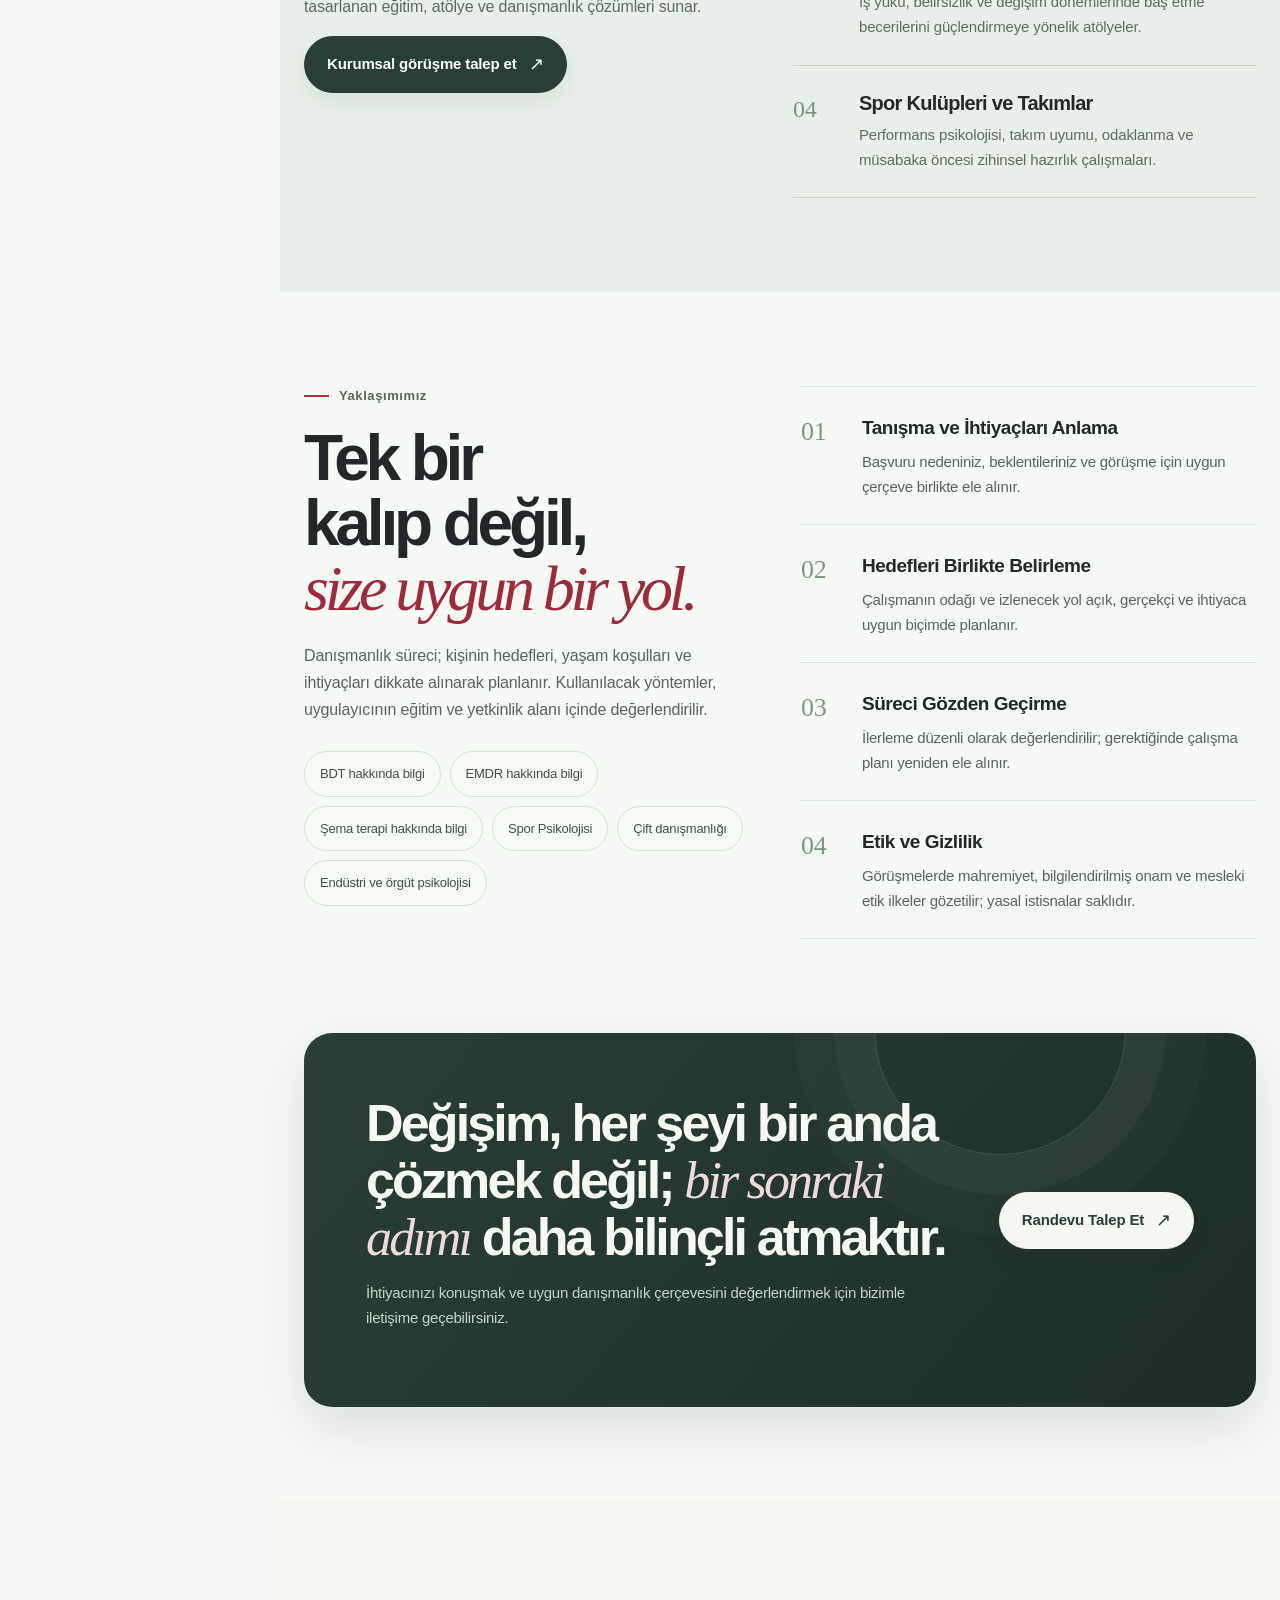
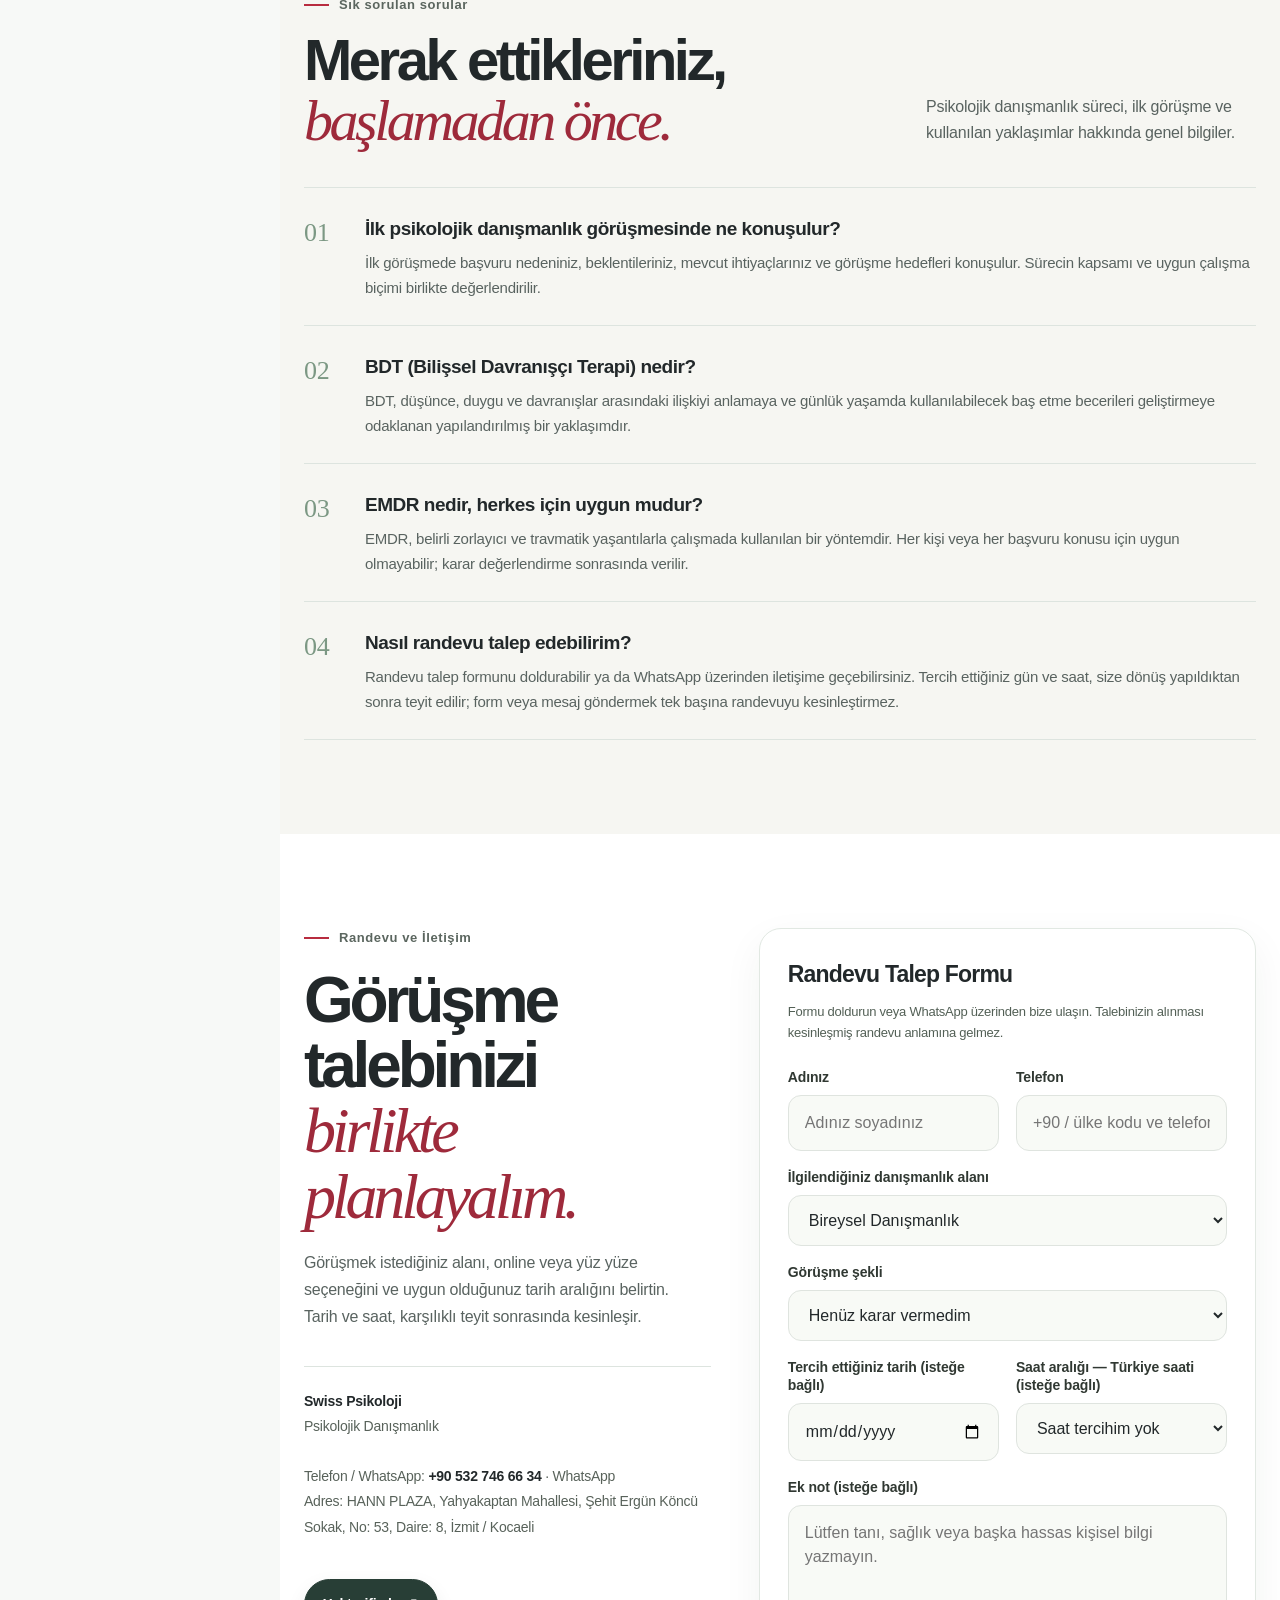
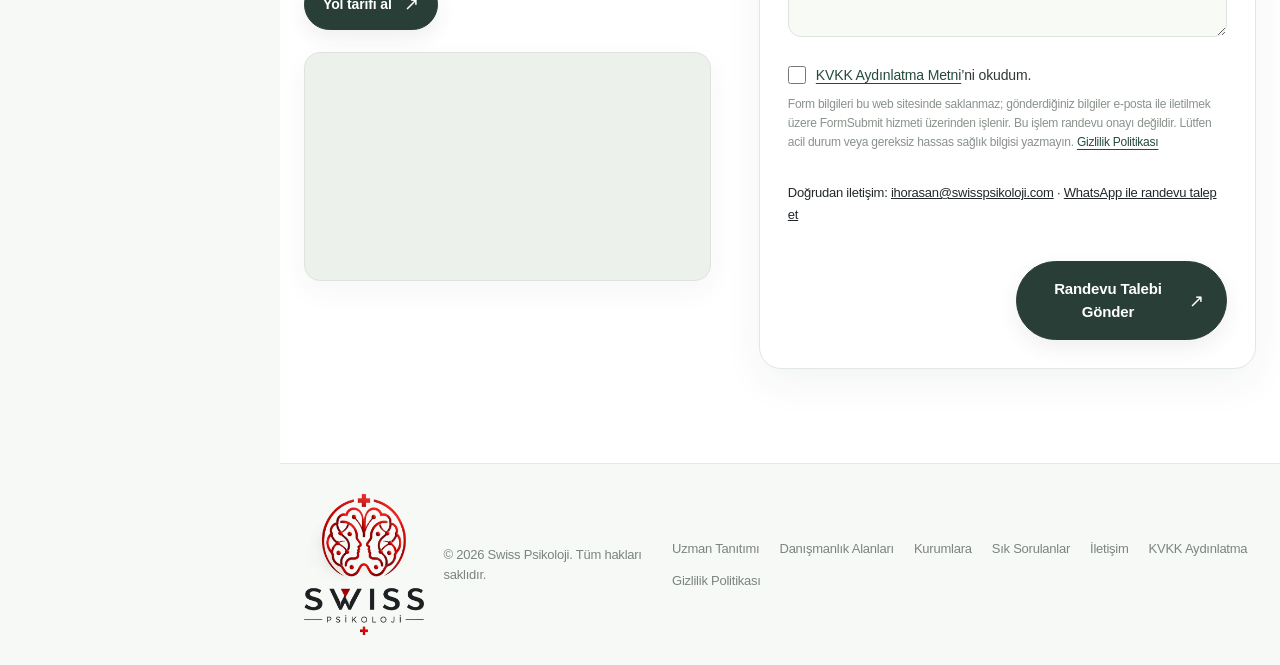
==== commit 5e70e0e4: "Simplify online counselling section and fix appointment topic preselection" ====
--- a/index.html
+++ b/index.html
@@ -142,7 +142,7 @@
   <div class="profile-copy"><p>Psikolog İsmail Horasan, Nişantaşı Üniversitesi Psikoloji lisans mezunudur. Spor psikolojisi alanındaki sertifika eğitimini tamamlamıştır.</p><p>Çalışmalarını bireysel psikolojik danışmanlık, spor psikolojisi ve endüstri ve örgüt psikolojisi alanlarında sürdürür. Sporcularla odaklanma, motivasyon, özgüven ve müsabaka öncesi zihinsel hazırlık; kurumlarla stres yönetimi, iletişim ve çalışan iyi oluşu konularına odaklanır.</p><p>Görüşmelerin hedefleri ve kapsamı, kişinin ihtiyaçları ve mesleki yetkinlik sınırları çerçevesinde birlikte belirlenir.</p><a class="btn" href="#iletisim">Görüşme talep et <span class="arrow" aria-hidden="true">↗</span></a></div>
 </div>
 </section>
-<section class="online-intro"><div class="wrap"><div class="eyebrow">Bulunduğunuz yerden, Türkçe</div><h2>Dünyanın Her Yerinden online danışmanlık</h2><p>Görüşme süreci, saat planlaması ve yurt dışından başvuru hakkında bilgi edinin. Sporcular, bireyler ve kurumlar için uygun çalışma çerçevesini birlikte değerlendirelim.</p><div class="hero-actions"><a class="btn" href="/online-danismanlik.html">Online görüşmeleri incele</a><a class="btn secondary" href="/dunya-genelinde-online-danismanlik.html">Dünyanın her yerinden katılım</a></div></div></section><section id="hizmetler">
+<section class="online-intro"><div class="wrap"><div class="eyebrow">Bulunduğunuz yerden, Türkçe</div><h2>Dünyanın her yerinden online danışmanlık</h2><p>Görüşme süreci, saat planlaması ve yurt dışından başvuru hakkında bilgi edinin. Sporcular, bireyler ve kurumlar için uygun çalışma çerçevesini birlikte değerlendirelim.</p><div class="hero-actions"><a class="btn" href="/online-danismanlik.html">Online görüşmeleri incele</a></div></div></section><section id="hizmetler">
 <div class="wrap">
   <div class="section-head"><div><div class="eyebrow">Danışmanlık Alanları</div><h2>Hayatın farklı alanlarında<br><em>daha sağlam adımlar.</em></h2></div><p>Her kişinin ve her kurumun ihtiyacı farklıdır. Çalışma alanı, hedefler ve uygun yöntem ilk görüşmelerde birlikte değerlendirilir.</p></div>
   <div class="services">
@@ -204,7 +204,7 @@
 <input type="text" name="_honey" tabindex="-1" autocomplete="off" style="display:none" aria-hidden="true">
     <div class="field"><label for="name">Adınız</label><input id="name" name="name" autocomplete="name" placeholder="Adınız soyadınız" required></div>
     <div class="field"><label for="phone">Telefon</label><input id="phone" name="phone" type="tel" inputmode="tel" minlength="10" maxlength="25" autocomplete="tel" placeholder="+90 / ülke kodu ve telefon" required></div>
-    <div class="field full"><label for="topic">İlgilendiğiniz danışmanlık alanı</label><select id="topic" name="topic"><option>Bireysel Danışmanlık</option><option>BDT / EMDR / Şema terapi</option><option>Evlilik ve çift danışmanlığı</option><option>Cinsel danışmanlık</option><option>Spor Psikolojisi</option><option>Sınav kaygısı ve performans</option><option>Adli psikoloji</option><option>Endüstri ve örgüt psikolojisi</option><option>Kurumsal eğitim / danışmanlık</option><option>Diğer</option></select></div>
+    <div class="field full"><label for="topic">İlgilendiğiniz danışmanlık alanı</label><select id="topic" name="topic"><option value="Bireysel Danışmanlık">Bireysel Danışmanlık</option><option>BDT / EMDR / Şema terapi</option><option>Evlilik ve çift danışmanlığı</option><option>Cinsel danışmanlık</option><option value="Spor Psikolojisi">Spor Psikolojisi</option><option>Sınav kaygısı ve performans</option><option>Adli psikoloji</option><option>Endüstri ve örgüt psikolojisi</option><option value="Kurumsal eğitim / danışmanlık">Kurumsal eğitim / danışmanlık</option><option>Diğer</option></select></div>
     <div class="field full"><label for="meetingFormat">Görüşme şekli</label><select id="meetingFormat" name="meetingFormat"><option>Henüz karar vermedim</option><option>Online görüşme</option><option>Yüz Yüze Görüşme (Kocaeli)</option></select></div>
     <div class="field"><label for="preferredDate">Tercih ettiğiniz tarih (isteğe bağlı)</label><input id="preferredDate" name="preferredDate" type="date"></div>
     <div class="field"><label for="preferredTime">Saat aralığı — Türkiye saati (isteğe bağlı)</label><select id="preferredTime" name="preferredTime"><option value="">Saat tercihim yok</option><option>09.00–12.00</option><option>12.00–15.00</option><option>15.00–18.00</option><option>18.00–20.00</option></select></div>
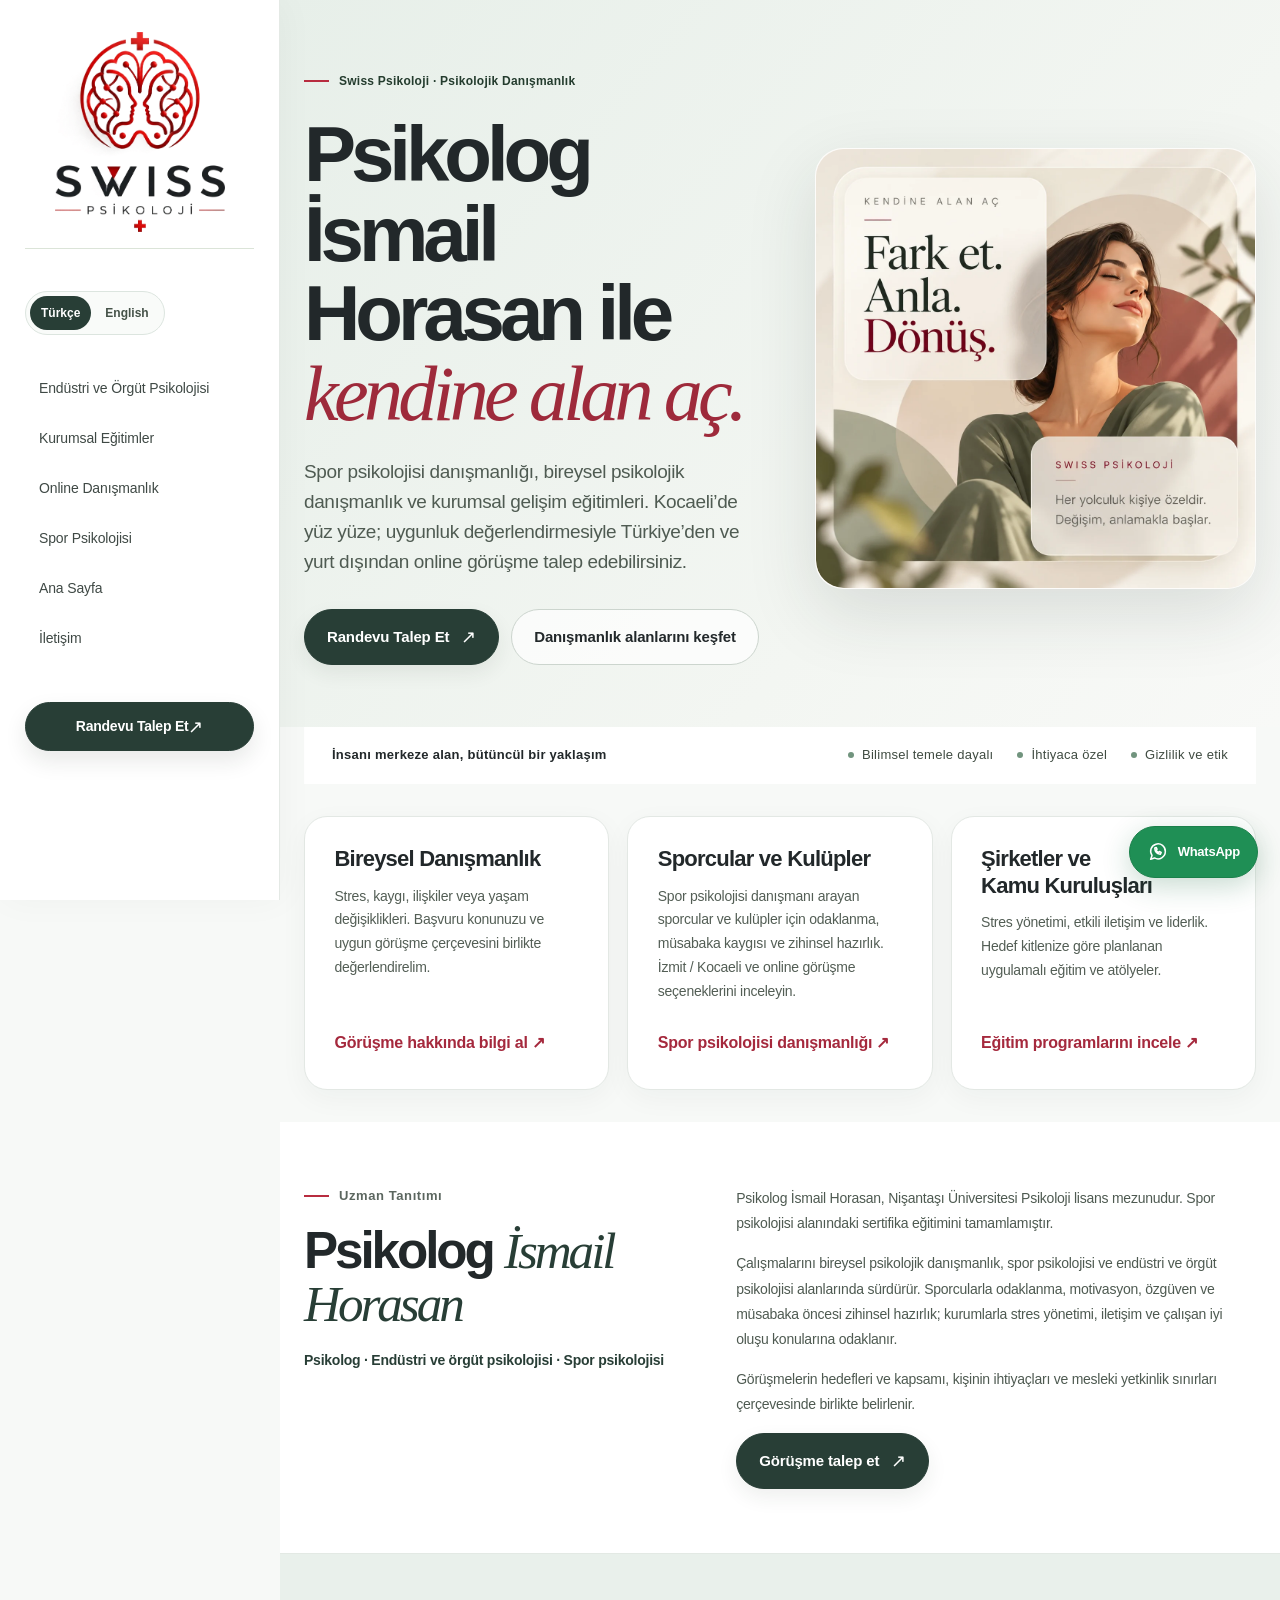
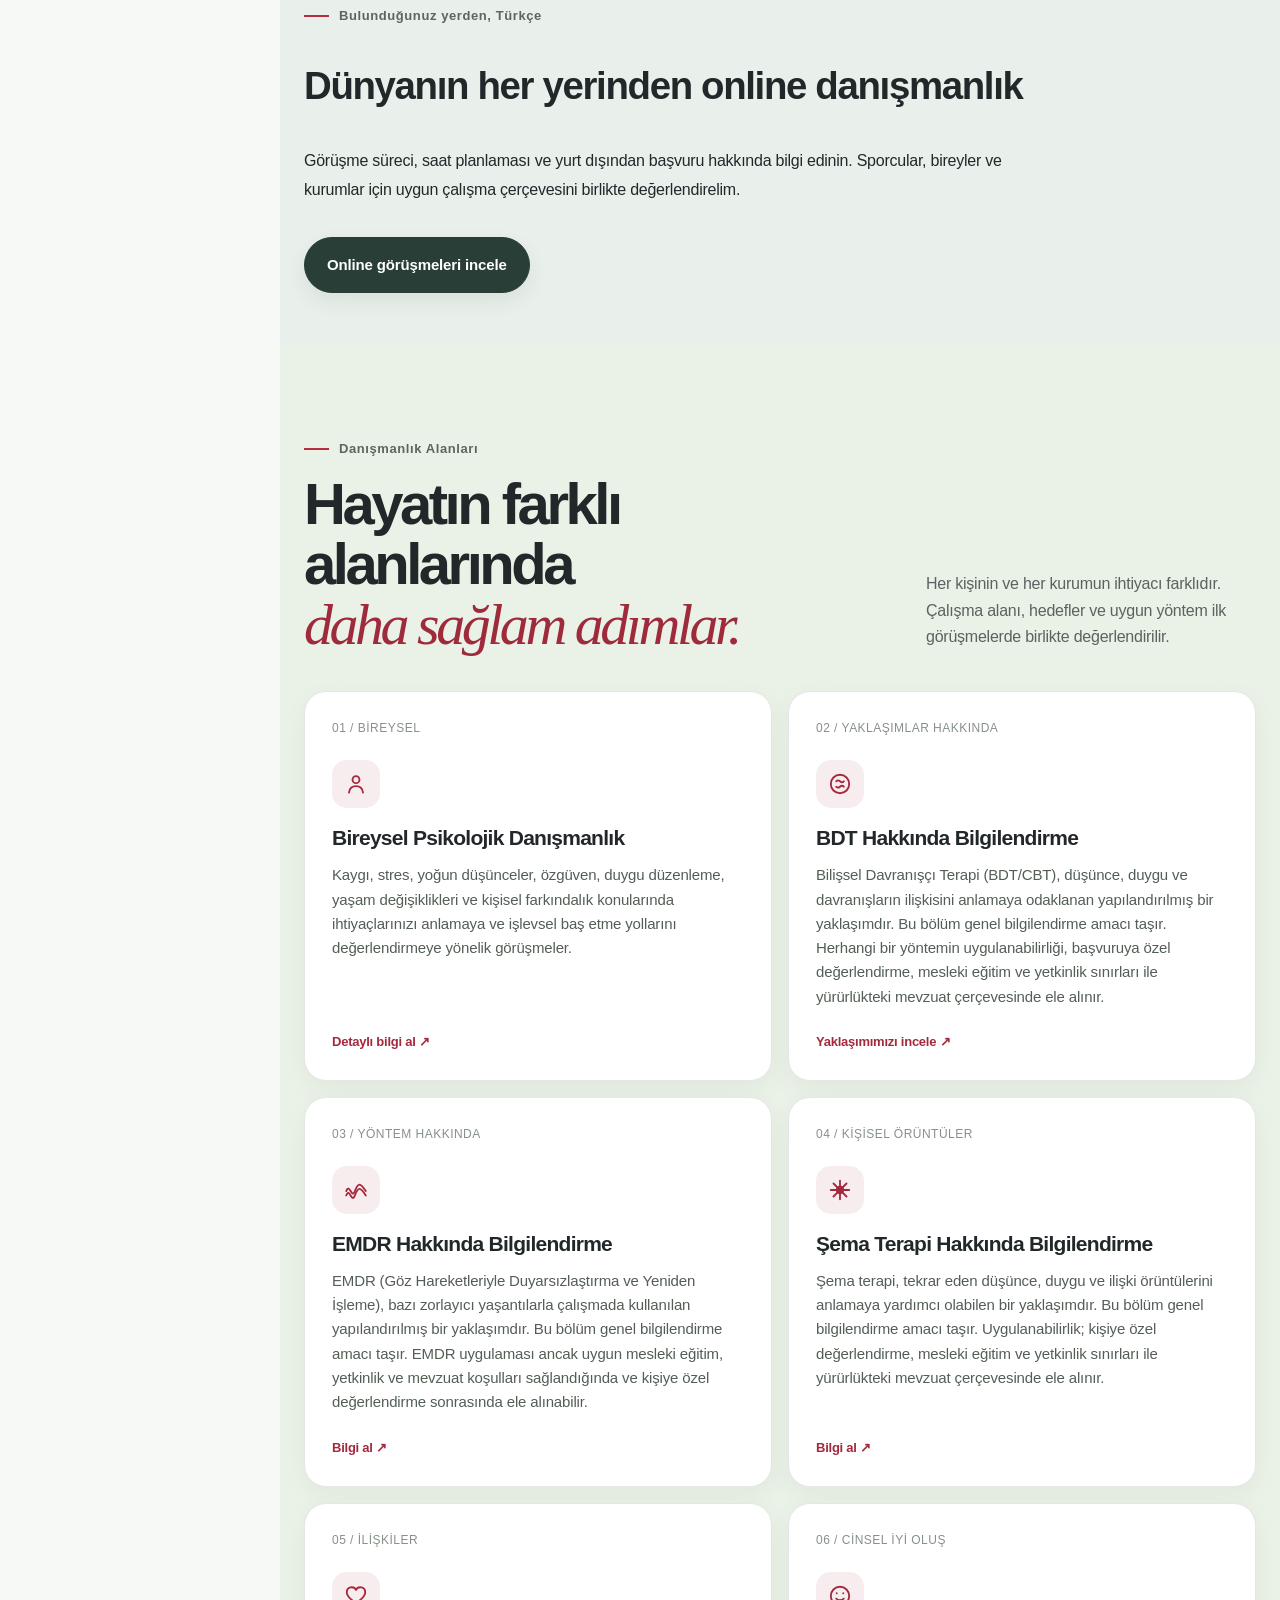
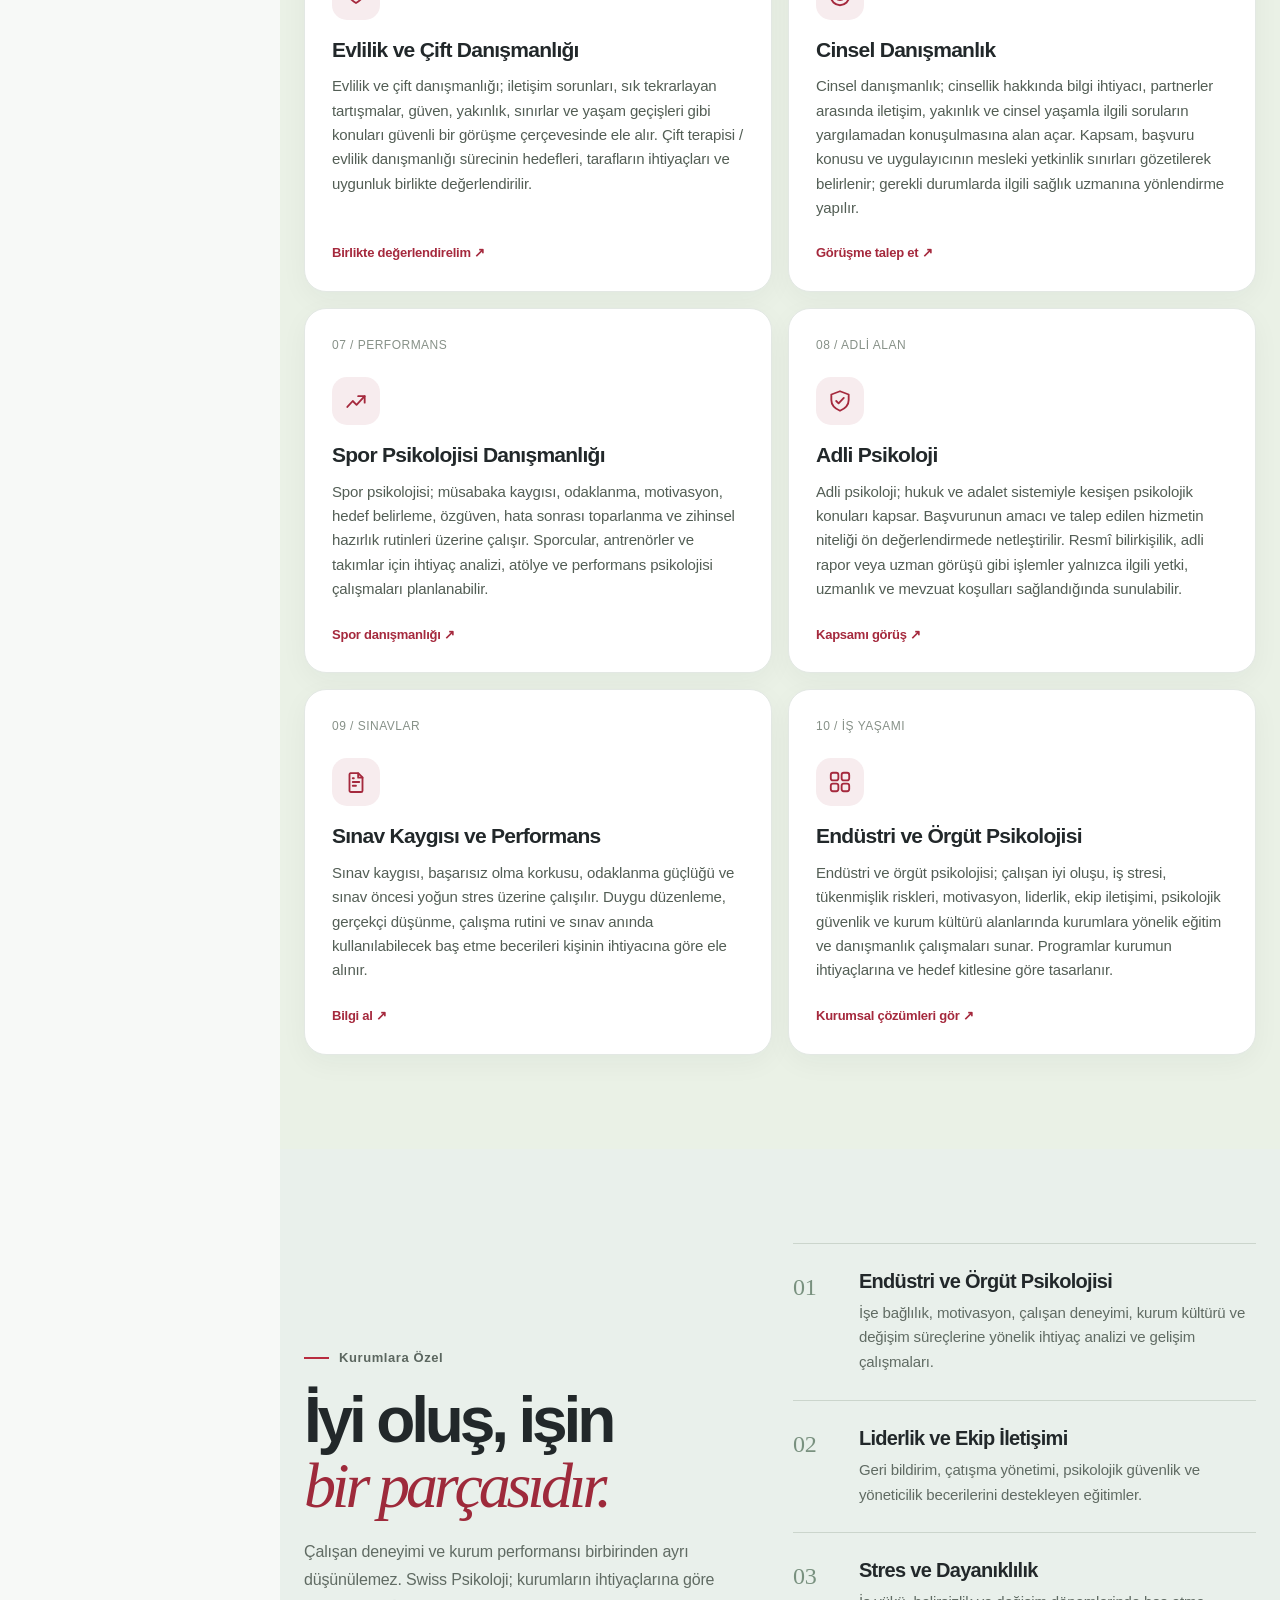
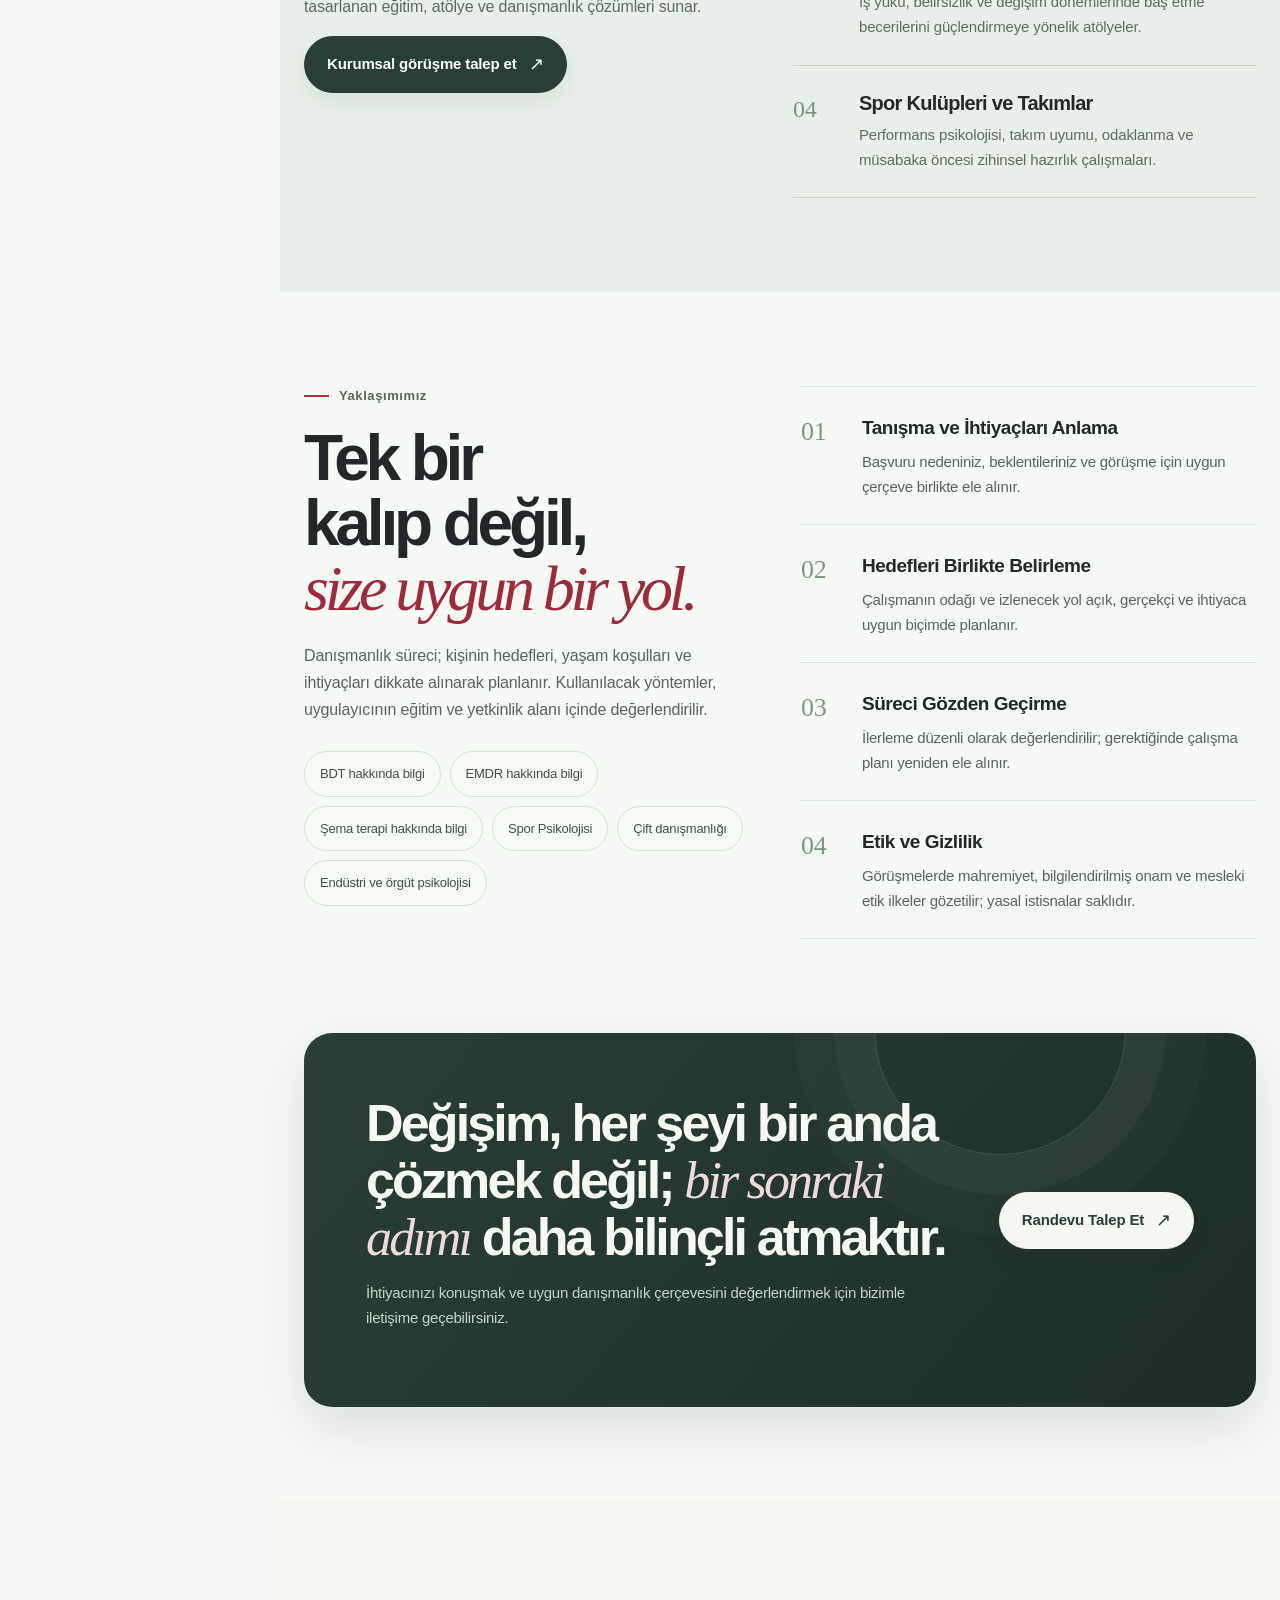
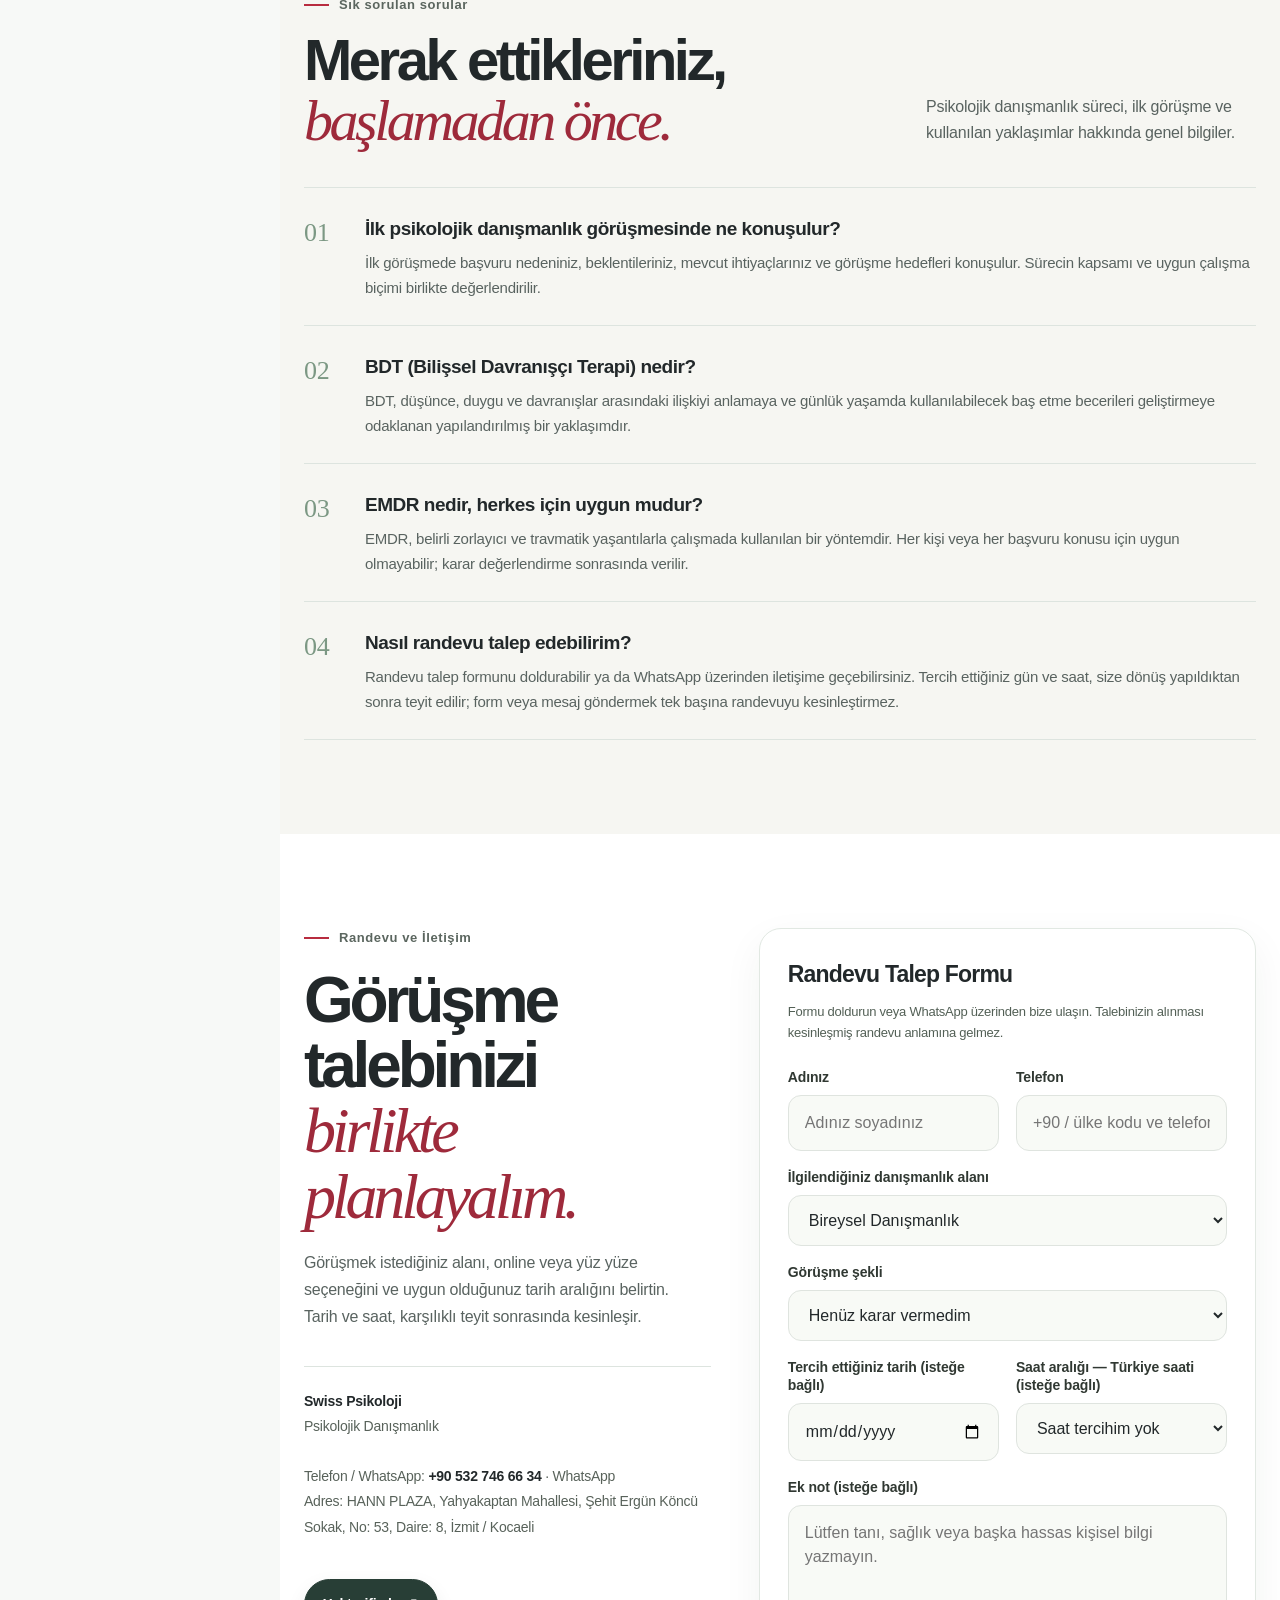
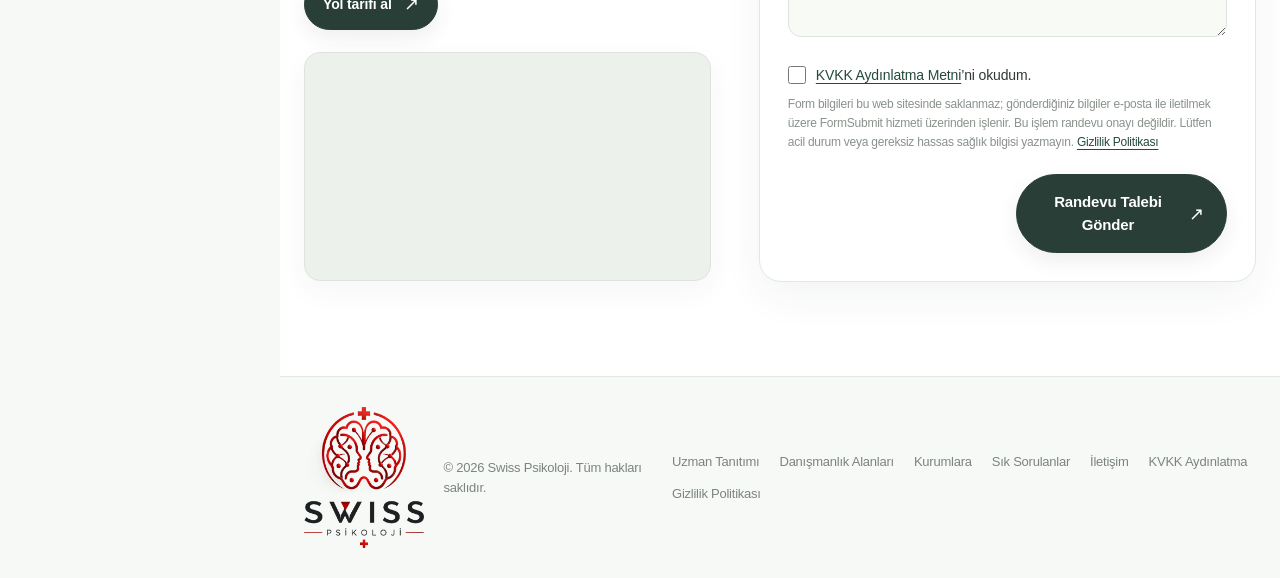
==== commit a42ff598: "Remove redundant direct contact links beneath appointment form" ====
--- a/index.html
+++ b/index.html
@@ -210,7 +210,6 @@
     <div class="field"><label for="preferredTime">Saat aralığı — Türkiye saati (isteğe bağlı)</label><select id="preferredTime" name="preferredTime"><option value="">Saat tercihim yok</option><option>09.00–12.00</option><option>12.00–15.00</option><option>15.00–18.00</option><option>18.00–20.00</option></select></div>
     <div class="field full"><label for="message">Ek not (isteğe bağlı)</label><textarea id="message" name="message" maxlength="300" placeholder="Lütfen tanı, sağlık veya başka hassas kişisel bilgi yazmayın."></textarea></div>
     <div class="field full consent-field"><label class="consent-label"><input id="kvkkRead" name="kvkkRead" type="checkbox" required> <span><a href="kvkk.html" target="_blank" rel="noopener">KVKK Aydınlatma Metni</a>’ni okudum.</span></label><p class="privacy">Form bilgileri bu web sitesinde saklanmaz; gönderdiğiniz bilgiler e-posta ile iletilmek üzere FormSubmit hizmeti üzerinden işlenir. Bu işlem randevu onayı değildir. Lütfen acil durum veya gereksiz hassas sağlık bilgisi yazmayın. <a href="gizlilik.html" target="_blank" rel="noopener">Gizlilik Politikası</a></p></div>
-    <p class="form-fallback">Doğrudan iletişim: <a href="mailto:ihorasan@swisspsikoloji.com">ihorasan@swisspsikoloji.com</a> · <a href="https://wa.me/905327466634?text=Merhaba%2C%20Swiss%20Psikoloji%20hakk%C4%B1nda%20bilgi%20almak%20istiyorum." target="_blank" rel="noopener">WhatsApp ile randevu talep et</a></p>
 <p id="formStatus" class="form-status full" role="status" aria-live="polite"></p>
     <button class="btn" type="submit">Randevu Talebi Gönder <span class="arrow" aria-hidden="true">↗</span></button>
   </form></div>
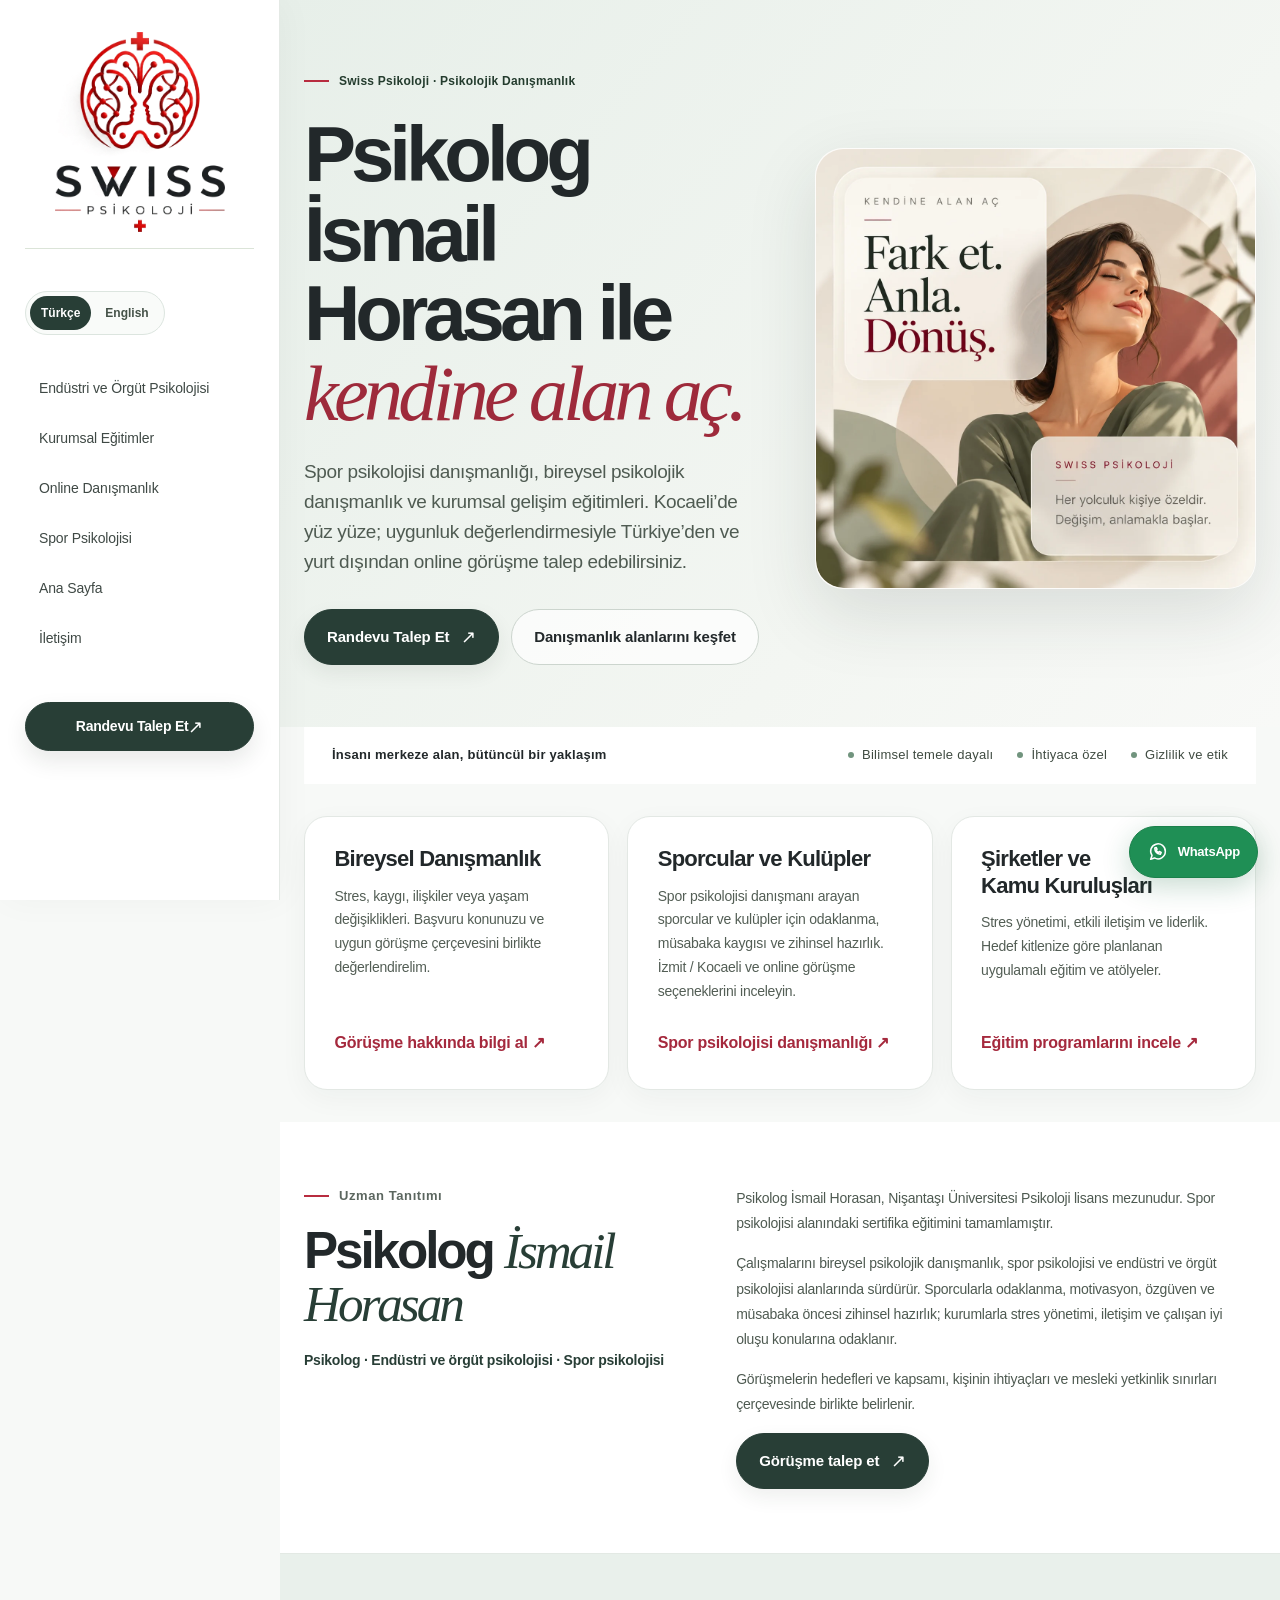
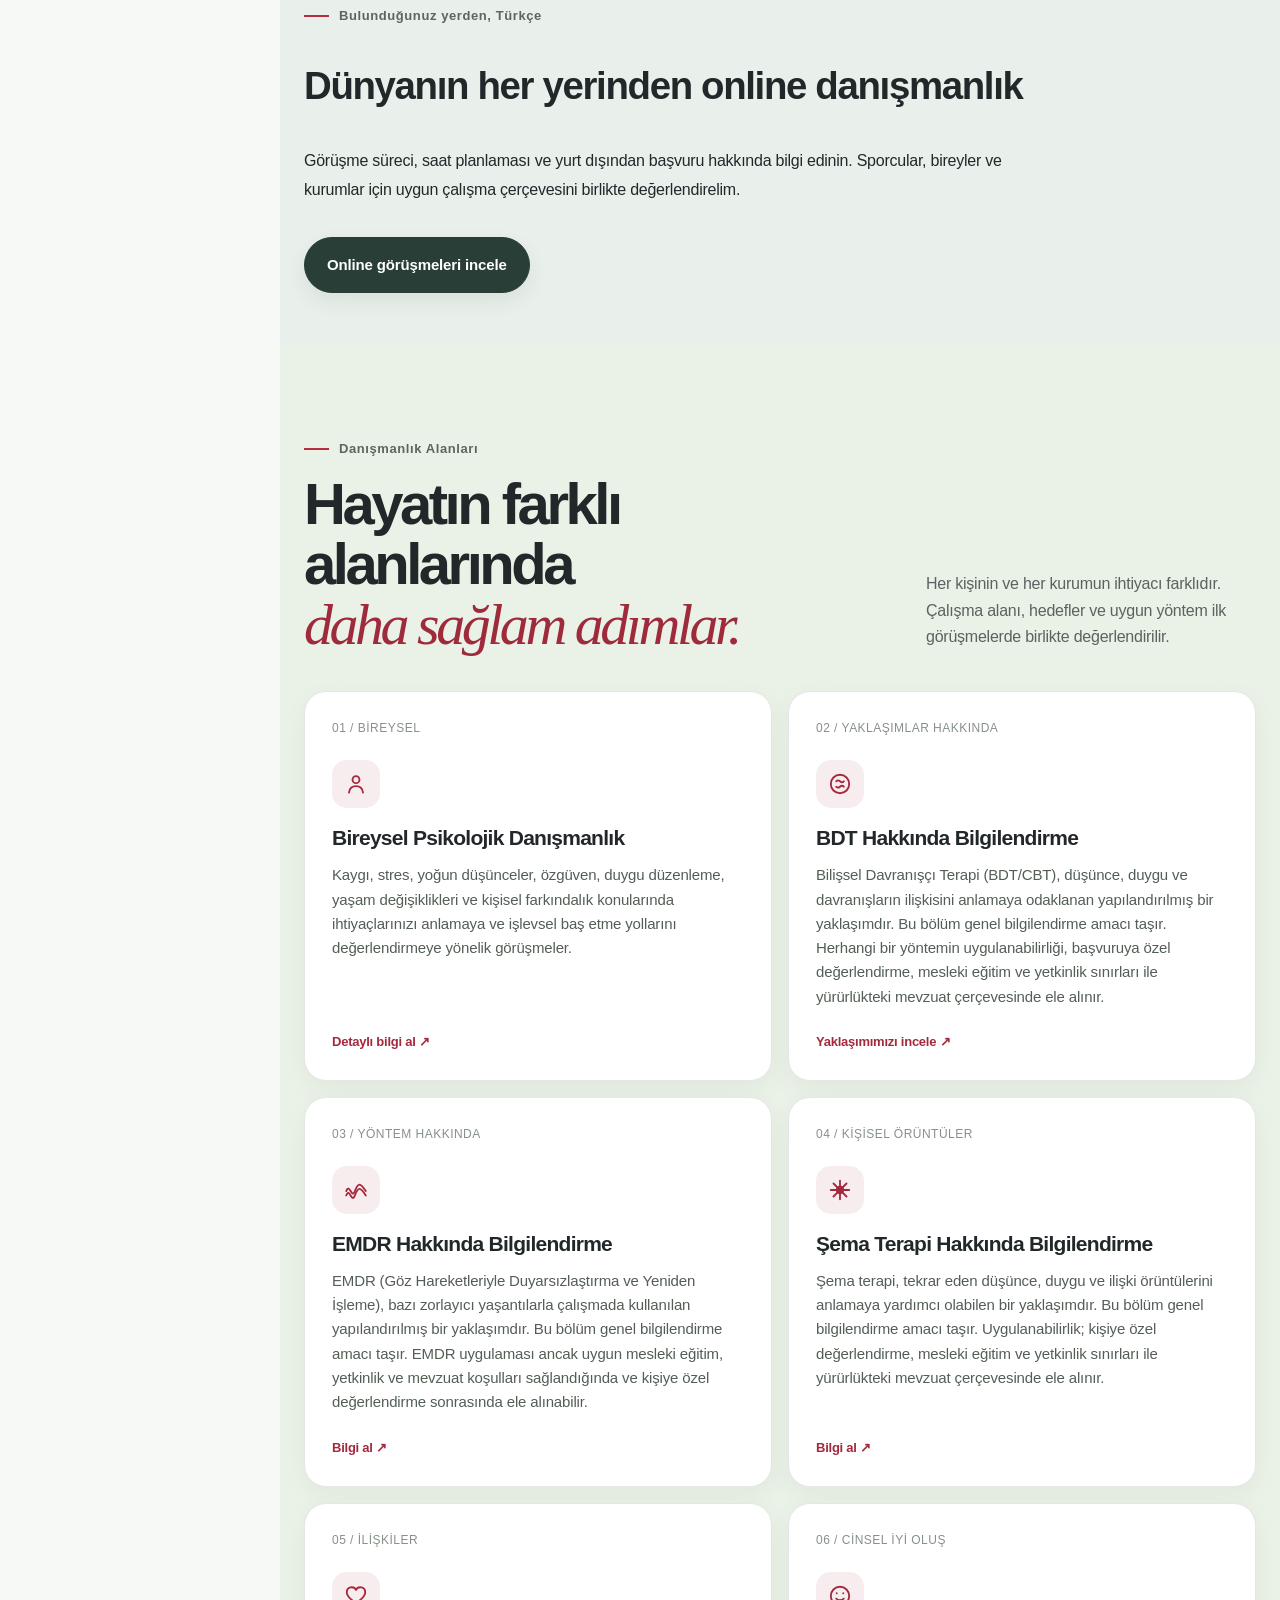
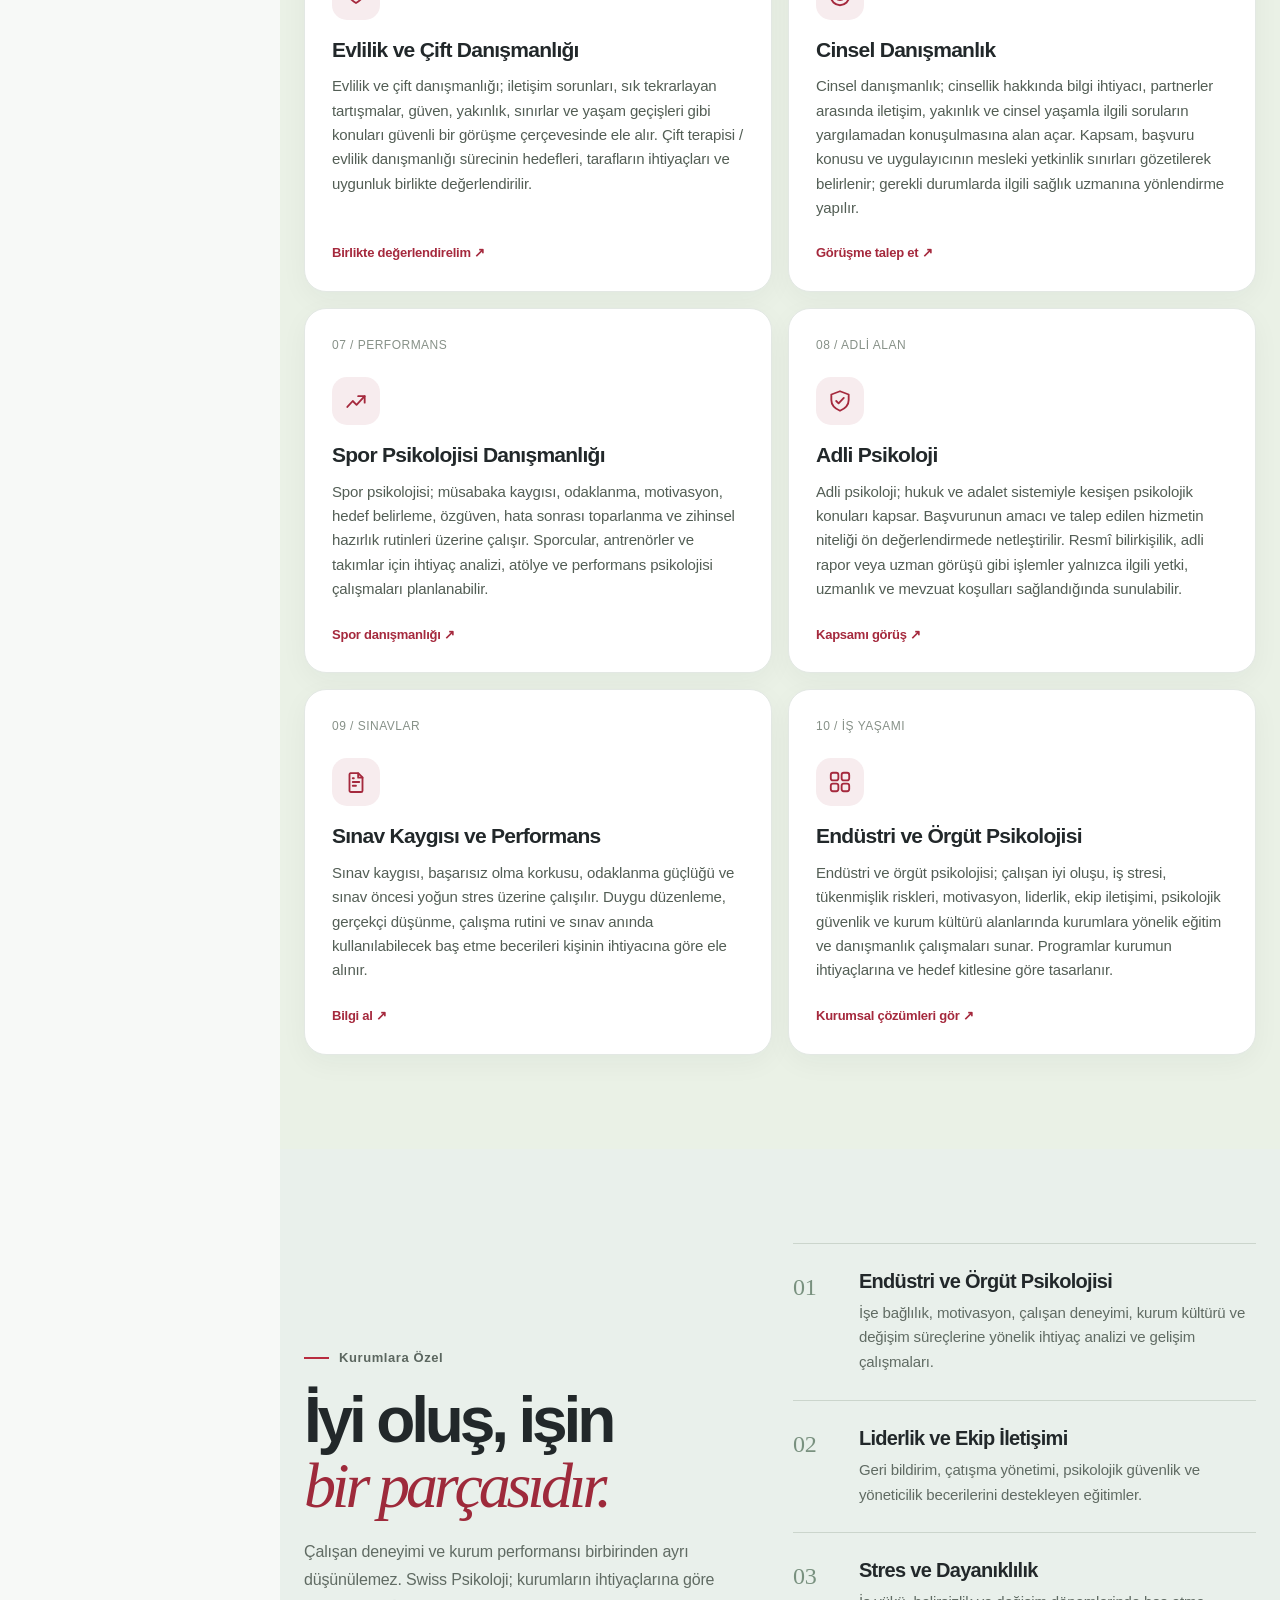
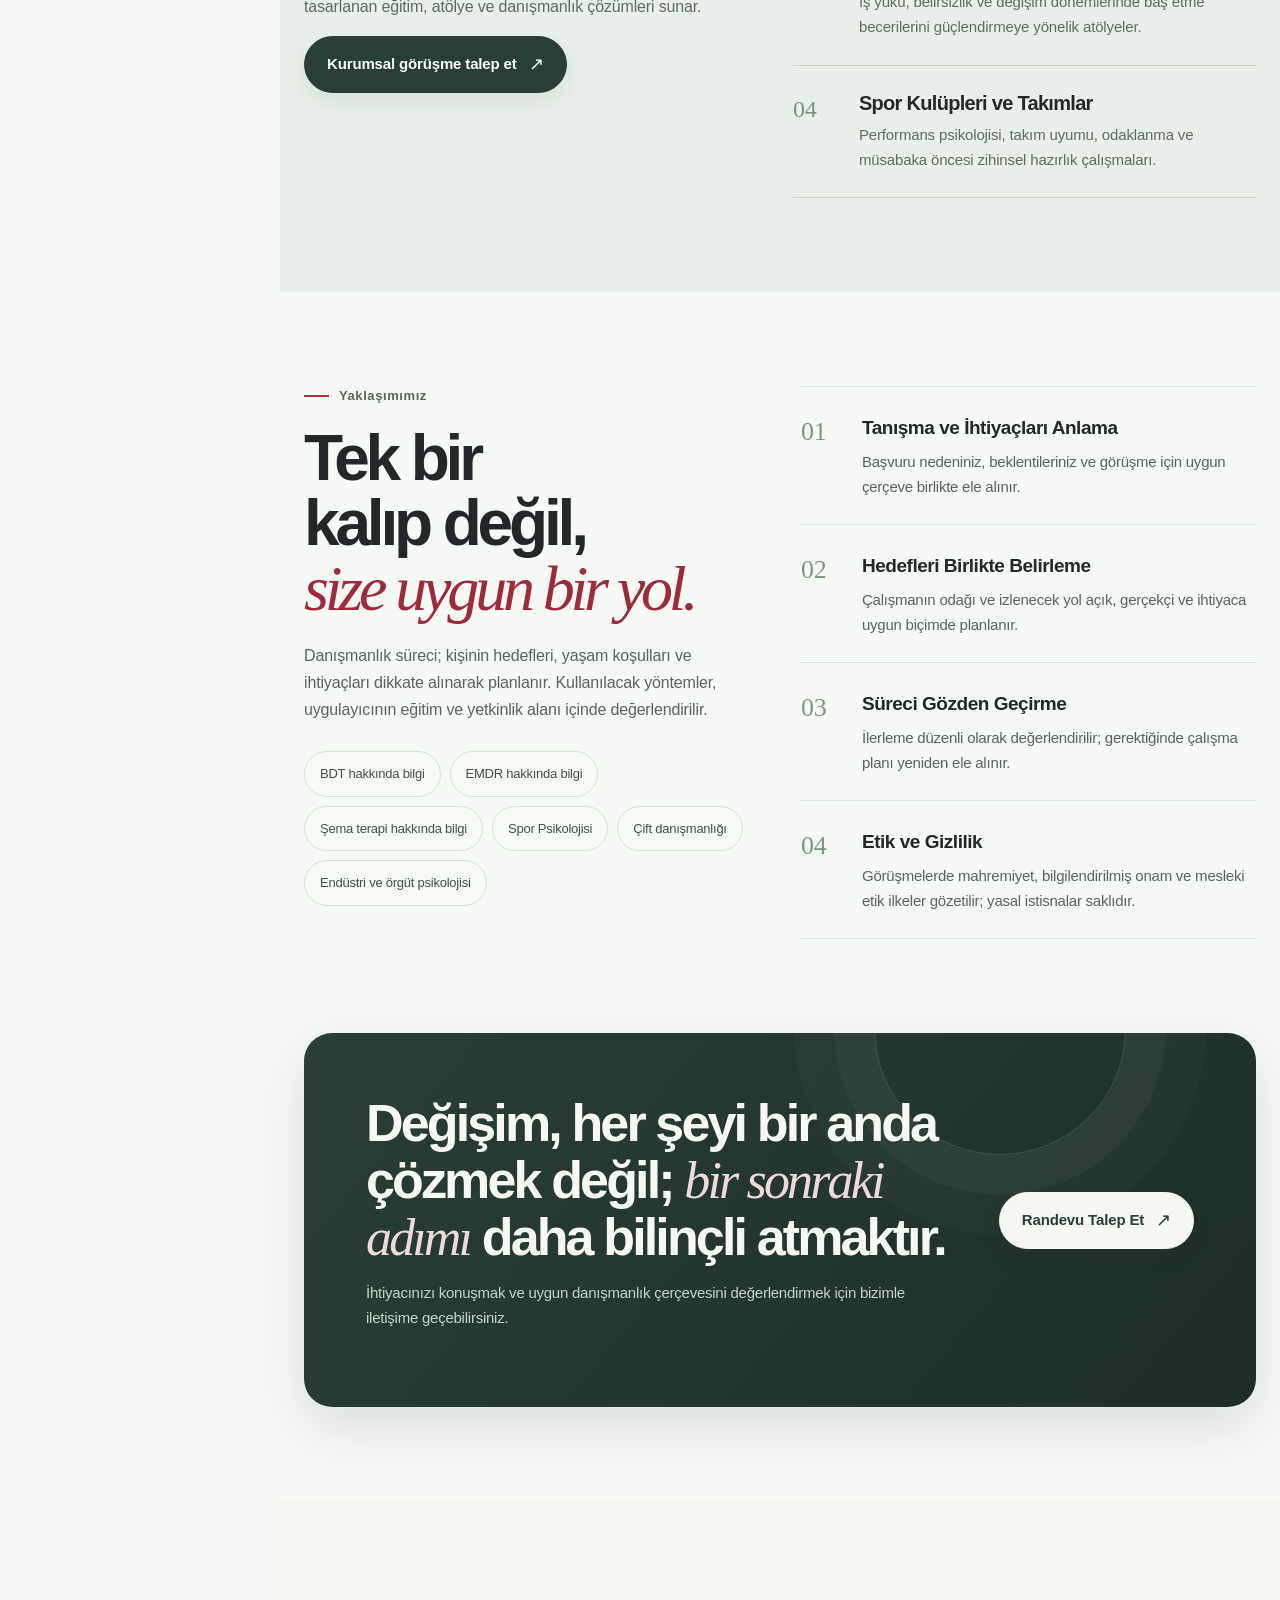
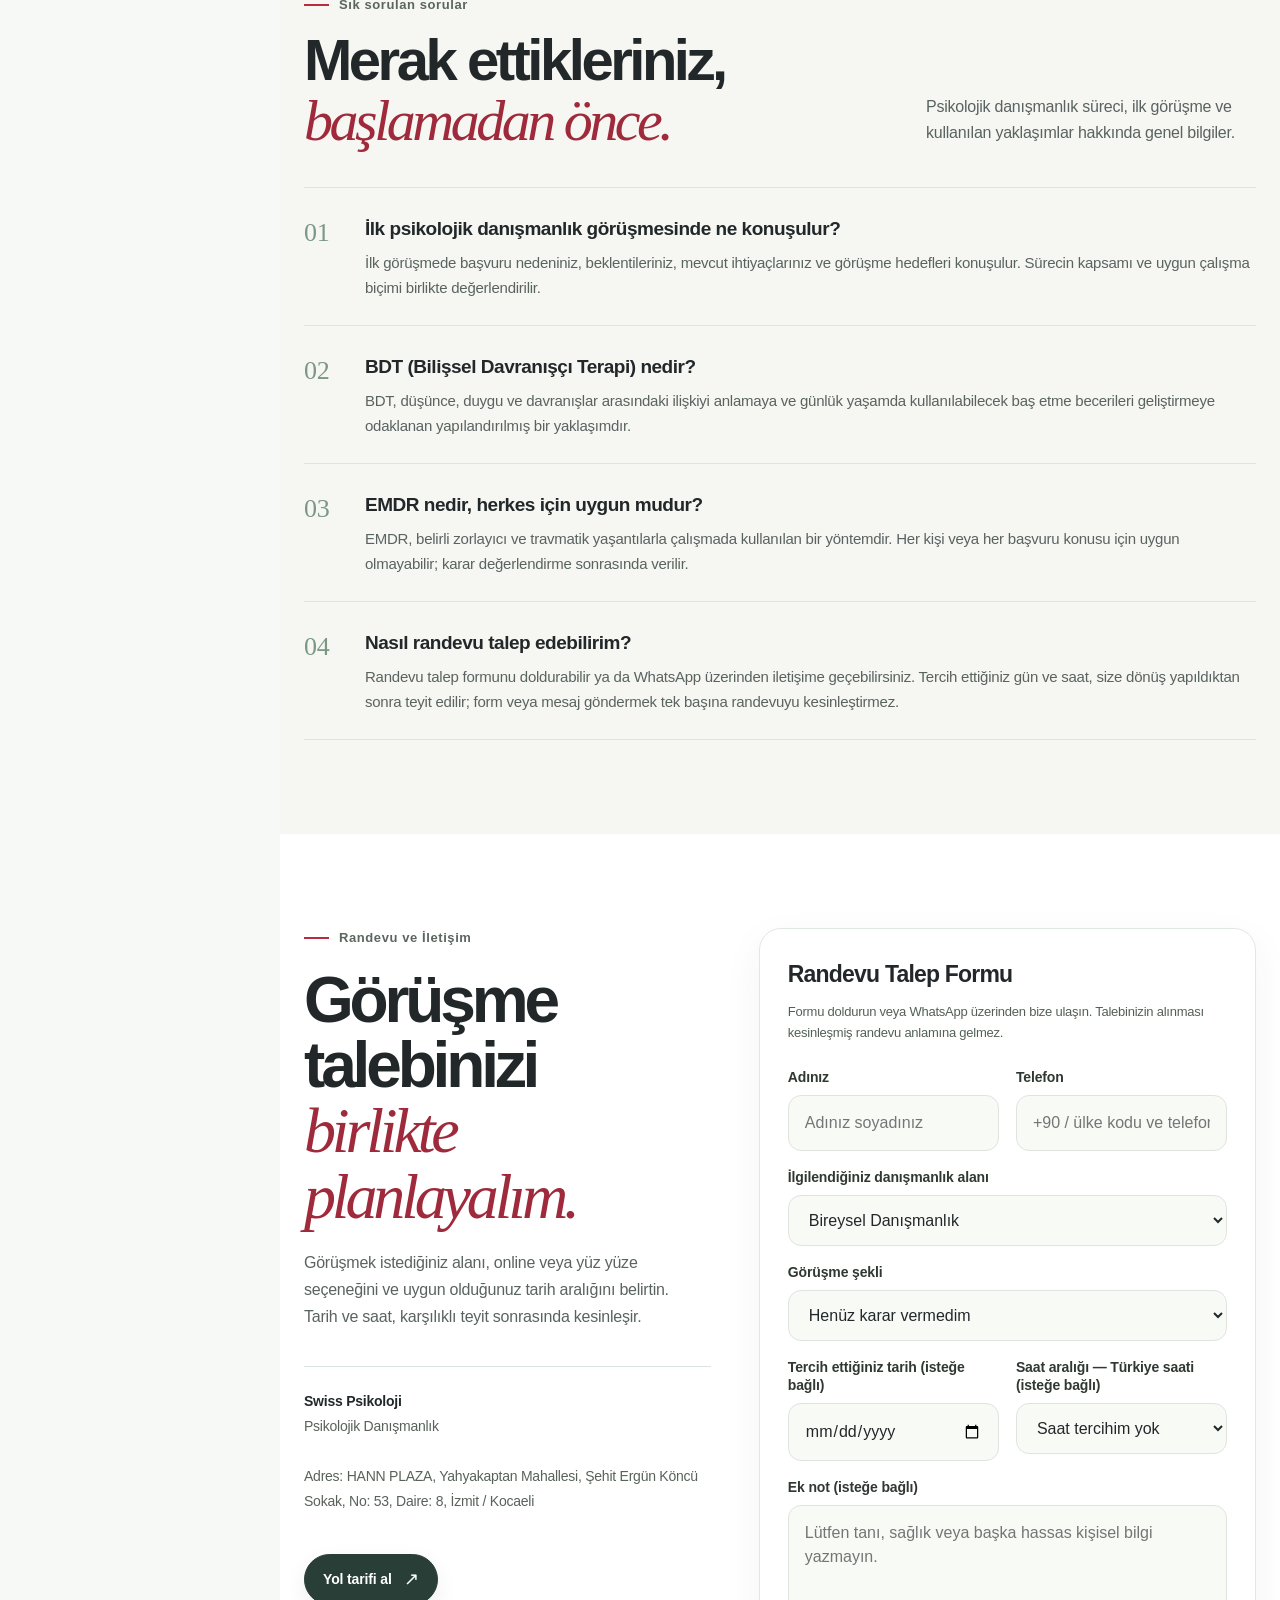
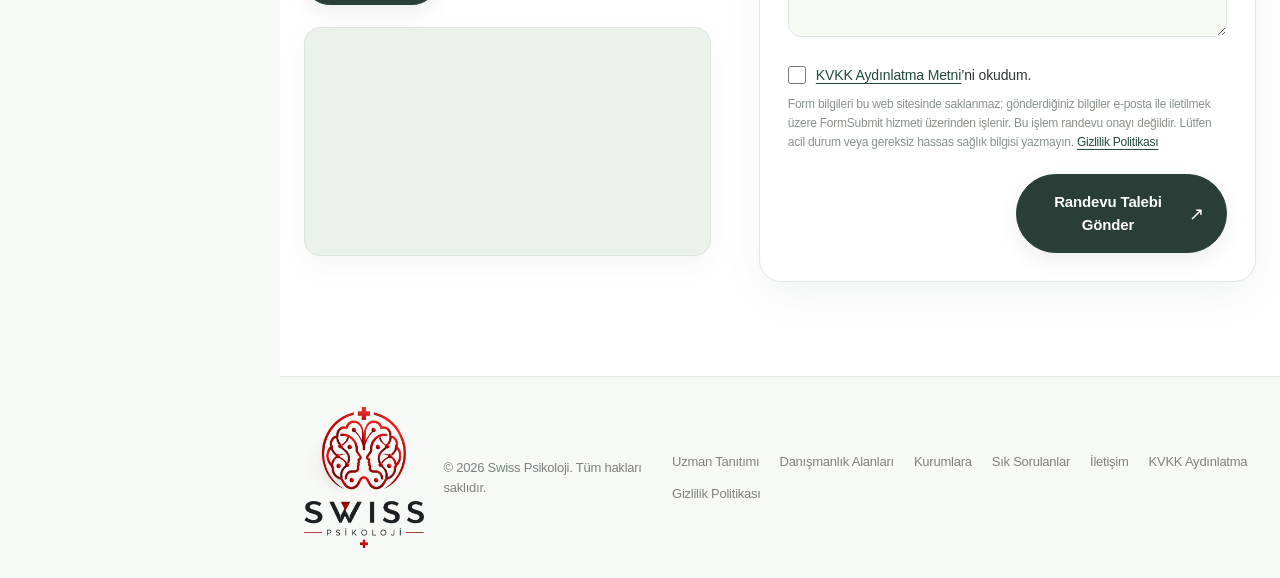
==== commit 6022e8a8: "Remove duplicate phone and WhatsApp contact row" ====
--- a/index.html
+++ b/index.html
@@ -196,7 +196,7 @@
 </section>
 <section class="contact" id="iletisim">
 <div class="wrap contact-grid">
-  <div><div class="eyebrow">Randevu ve İletişim</div><h2>Görüşme talebinizi<br><em>birlikte planlayalım.</em></h2><p class="contact-copy">Görüşmek istediğiniz alanı, online veya yüz yüze seçeneğini ve uygun olduğunuz tarih aralığını belirtin. Tarih ve saat, karşılıklı teyit sonrasında kesinleşir.</p><div class="contact-detail"><strong>Swiss Psikoloji</strong><br>Psikolojik Danışmanlık<br><br>Telefon / WhatsApp: <strong><a href="tel:+905327466634">+90 532 746 66 34</a></strong> · <a href="https://wa.me/905327466634" target="_blank" rel="noopener">WhatsApp</a><br>Adres: HANN PLAZA, Yahyakaptan Mahallesi, Şehit Ergün Köncü Sokak, No: 53, Daire: 8, İzmit / Kocaeli<br><br><div class="map-actions"><a class="btn map-btn" href="https://www.google.com/maps/dir/?api=1&destination=40.7716245%2C29.9698628&travelmode=driving" target="_blank" rel="noopener">Yol tarifi al <span class="arrow" aria-hidden="true">↗</span></a></div></div><div class="map-frame"><iframe title="Swiss Psikoloji - HANN PLAZA konumu" src="https://maps.google.com/maps?q=40.7716245,29.9698628&t=&z=17&ie=UTF8&iwloc=&output=embed" loading="lazy" referrerpolicy="no-referrer-when-downgrade"></iframe></div></div>
+  <div><div class="eyebrow">Randevu ve İletişim</div><h2>Görüşme talebinizi<br><em>birlikte planlayalım.</em></h2><p class="contact-copy">Görüşmek istediğiniz alanı, online veya yüz yüze seçeneğini ve uygun olduğunuz tarih aralığını belirtin. Tarih ve saat, karşılıklı teyit sonrasında kesinleşir.</p><div class="contact-detail"><strong>Swiss Psikoloji</strong><br>Psikolojik Danışmanlık<br><br>Adres: HANN PLAZA, Yahyakaptan Mahallesi, Şehit Ergün Köncü Sokak, No: 53, Daire: 8, İzmit / Kocaeli<br><br><div class="map-actions"><a class="btn map-btn" href="https://www.google.com/maps/dir/?api=1&destination=40.7716245%2C29.9698628&travelmode=driving" target="_blank" rel="noopener">Yol tarifi al <span class="arrow" aria-hidden="true">↗</span></a></div></div><div class="map-frame"><iframe title="Swiss Psikoloji - HANN PLAZA konumu" src="https://maps.google.com/maps?q=40.7716245,29.9698628&t=&z=17&ie=UTF8&iwloc=&output=embed" loading="lazy" referrerpolicy="no-referrer-when-downgrade"></iframe></div></div>
   <div id="randevu"><form id="contactForm" action="https://formsubmit.co/ihorasan@swisspsikoloji.com" method="POST">
     <div class="form-heading"><h3>Randevu Talep Formu</h3><p>Formu doldurun veya WhatsApp üzerinden bize ulaşın. Talebinizin alınması kesinleşmiş randevu anlamına gelmez.</p></div>
      <input type="hidden" name="_subject" value="Swiss Psikoloji — Yeni Randevu Talebi">
